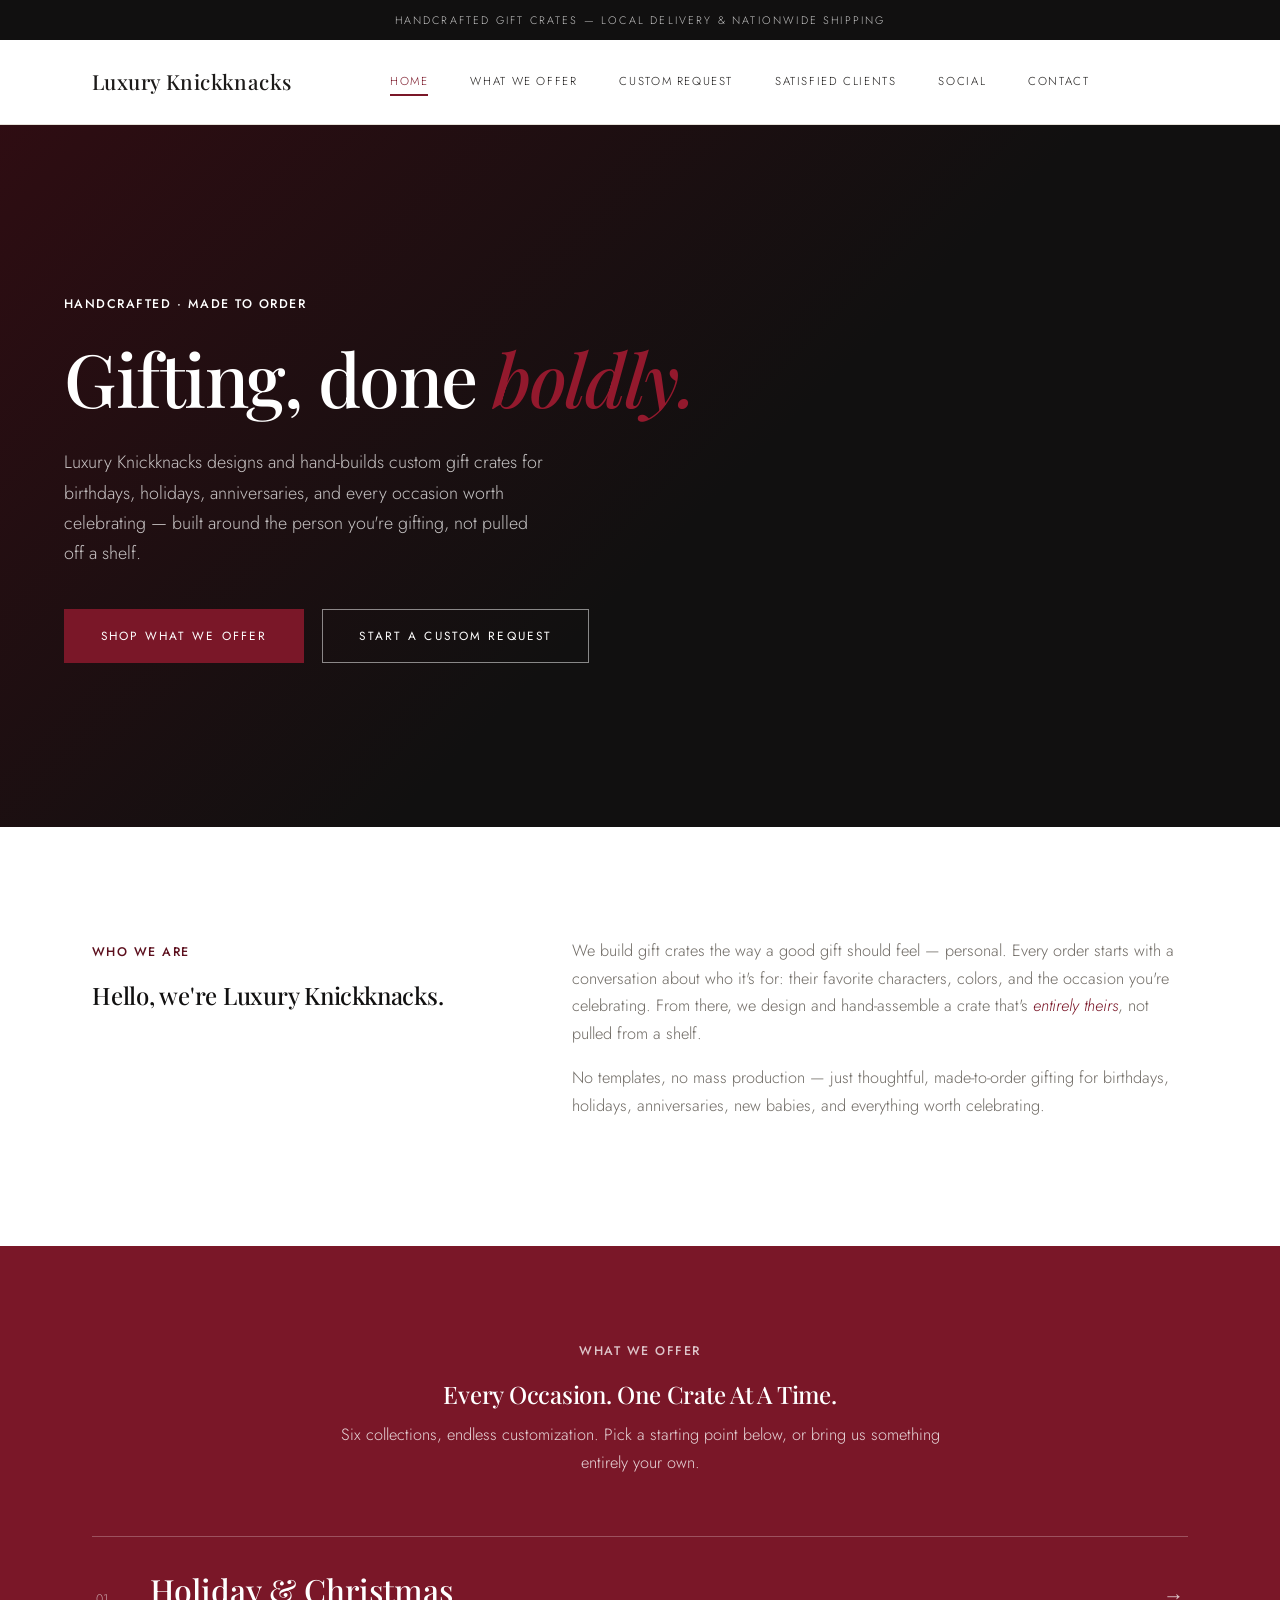
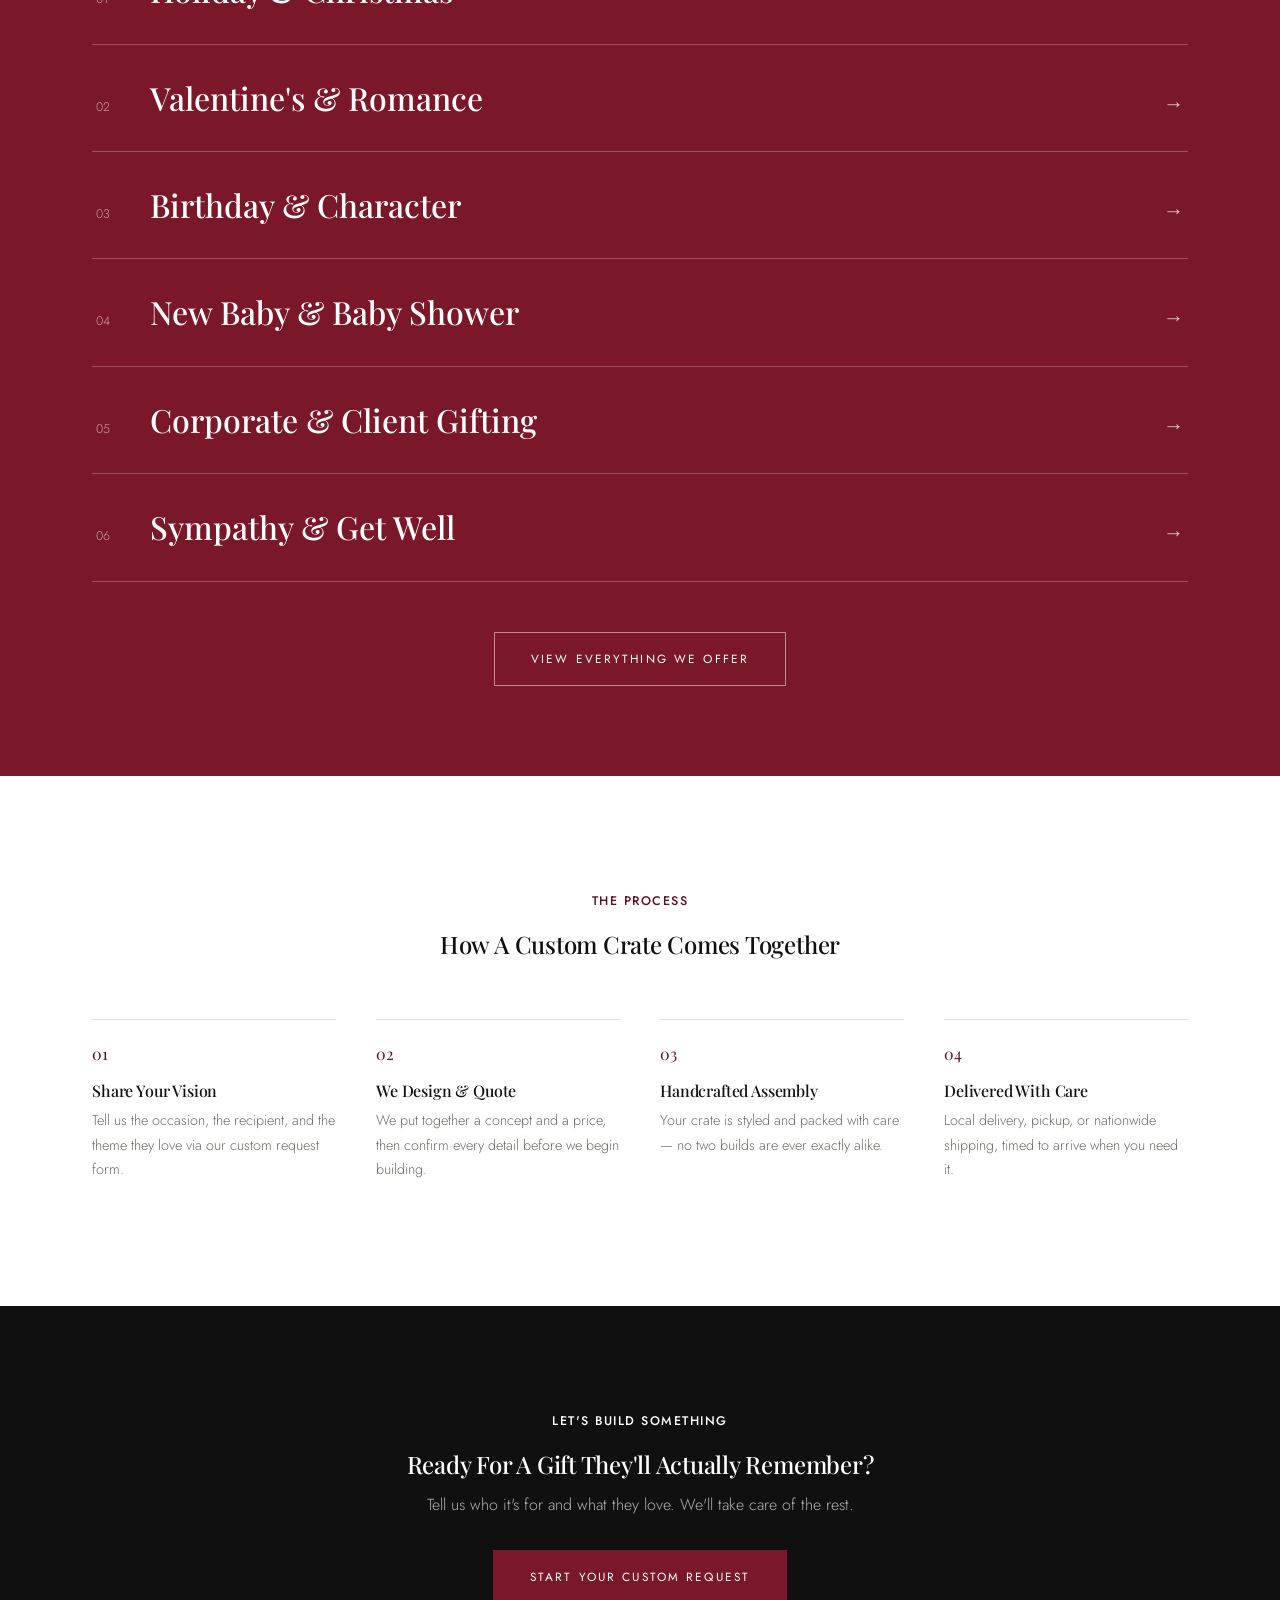
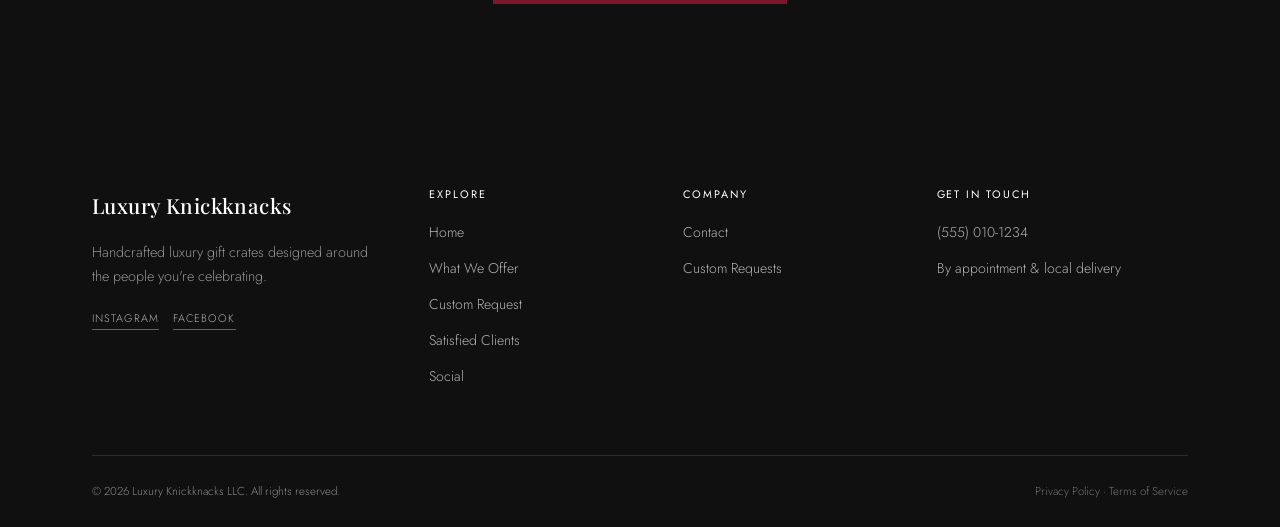
==== index.html @ b23aba8d "Remove header/mobile Start a Custom Order button sitewide; ensure every page has a bottom custom-req" ====
<!DOCTYPE html>
<html lang="en">
<head>
<meta charset="UTF-8">
<meta name="viewport" content="width=device-width, initial-scale=1.0">
<title>Luxury Knickknacks | Handcrafted Luxury Gift Crates</title>
<meta name="description" content="Luxury Knickknacks creates handcrafted, custom luxury gift crates for birthdays, holidays, anniversaries, and every special occasion.">
<link rel="preconnect" href="https://fonts.googleapis.com">
<link href="https://fonts.googleapis.com/css2?family=Playfair+Display:wght@400;500;600&family=Jost:wght@300;400;500;600&display=swap" rel="stylesheet">
<link rel="stylesheet" href="assets/css/style.css">
</head>
<body>

<div class="announce">Handcrafted Gift Crates &mdash; Local Delivery &amp; Nationwide Shipping</div>
<header class="site-header">
  <nav class="nav">
    <a href="index.html" class="logo">Luxury Knickknacks</a>
    <ul class="nav-links">
      <li><a href="index.html" class="active">Home</a></li>
      <li><a href="shop.html">What We Offer</a></li>
      <li><a href="custom-inquiry.html">Custom Request</a></li>
      <li><a href="satisfied-clients.html">Satisfied Clients</a></li>
      <li><a href="social.html">Social</a></li>
      <li><a href="contact.html">Contact</a></li>
    </ul>
    <div class="nav-cta">
      <button class="nav-toggle" aria-label="Menu"><span></span><span></span><span></span></button>
    </div>
  </nav>
  <div class="mobile-panel">
    <a href="index.html">Home</a>
    <a href="shop.html">What We Offer</a>
    <a href="custom-inquiry.html">Custom Request</a>
    <a href="satisfied-clients.html">Satisfied Clients</a>
    <a href="social.html">Social</a>
    <a href="contact.html">Contact</a>
  </div>
</header>

<!-- HERO -->
<section class="hero">
  <div class="hero-copy">
    <span class="eyebrow">Handcrafted &middot; Made To Order</span>
    <h1>Gifting, done <em>boldly.</em></h1>
    <p class="lead">Luxury Knickknacks designs and hand-builds custom gift crates for birthdays, holidays, anniversaries, and every occasion worth celebrating &mdash; built around the person you're gifting, not pulled off a shelf.</p>
    <div class="hero-actions">
      <a href="shop.html" class="btn btn-primary">Shop What We Offer</a>
      <a href="custom-inquiry.html" class="btn btn-outline-light">Start A Custom Request</a>
    </div>
  </div>
</section>

<!-- WHO WE ARE -->
<section class="section">
  <div class="container">
    <div class="intro">
      <div>
        <span class="eyebrow">Who We Are</span>
        <h2>Hello, we're Luxury Knickknacks.</h2>
      </div>
      <div>
        <p>We build gift crates the way a good gift should feel &mdash; personal. Every order starts with a conversation about who it's for: their favorite characters, colors, and the occasion you're celebrating. From there, we design and hand-assemble a crate that's <em style="color:var(--wine);font-style:italic;">entirely theirs</em>, not pulled from a shelf.</p>
        <p>No templates, no mass production &mdash; just thoughtful, made-to-order gifting for birthdays, holidays, anniversaries, new babies, and everything worth celebrating.</p>
      </div>
    </div>
  </div>
</section>

<!-- BOLD SHOP-DRIVING BAND -->
<section class="band-wine">
  <div class="container">
    <div class="section-head" style="max-width:640px;">
      <span class="eyebrow">What We Offer</span>
      <h2 style="color:var(--white);">Every Occasion. One Crate At A Time.</h2>
      <p style="color:rgba(255,255,255,.82);">Six collections, endless customization. Pick a starting point below, or bring us something entirely your own.</p>
    </div>
    <div class="offer-index">
      <a href="shop.html#holiday">
        <span class="num">01</span>
        <span class="name">Holiday &amp; Christmas</span>
        <span class="arrow">&#8594;</span>
      </a>
      <a href="shop.html#romance">
        <span class="num">02</span>
        <span class="name">Valentine's &amp; Romance</span>
        <span class="arrow">&#8594;</span>
      </a>
      <a href="shop.html#birthday">
        <span class="num">03</span>
        <span class="name">Birthday &amp; Character</span>
        <span class="arrow">&#8594;</span>
      </a>
      <a href="shop.html">
        <span class="num">04</span>
        <span class="name">New Baby &amp; Baby Shower</span>
        <span class="arrow">&#8594;</span>
      </a>
      <a href="shop.html">
        <span class="num">05</span>
        <span class="name">Corporate &amp; Client Gifting</span>
        <span class="arrow">&#8594;</span>
      </a>
      <a href="shop.html">
        <span class="num">06</span>
        <span class="name">Sympathy &amp; Get Well</span>
        <span class="arrow">&#8594;</span>
      </a>
    </div>
    <div class="text-center" style="margin-top:50px;">
      <a href="shop.html" class="btn btn-outline-light">View Everything We Offer</a>
    </div>
  </div>
</section>

<!-- PROCESS -->
<section class="section">
  <div class="container">
    <div class="section-head">
      <span class="eyebrow">The Process</span>
      <h2>How A Custom Crate Comes Together</h2>
    </div>
    <div class="steps">
      <div class="step">
        <span class="step-num">01</span>
        <h3>Share Your Vision</h3>
        <p>Tell us the occasion, the recipient, and the theme they love via our custom request form.</p>
      </div>
      <div class="step">
        <span class="step-num">02</span>
        <h3>We Design &amp; Quote</h3>
        <p>We put together a concept and a price, then confirm every detail before we begin building.</p>
      </div>
      <div class="step">
        <span class="step-num">03</span>
        <h3>Handcrafted Assembly</h3>
        <p>Your crate is styled and packed with care &mdash; no two builds are ever exactly alike.</p>
      </div>
      <div class="step">
        <span class="step-num">04</span>
        <h3>Delivered With Care</h3>
        <p>Local delivery, pickup, or nationwide shipping, timed to arrive when you need it.</p>
      </div>
    </div>
  </div>
</section>

<!-- CTA -->
<section>
  <div class="cta-band">
    <span class="eyebrow" style="color:var(--white);">Let's Build Something</span>
    <h2>Ready For A Gift They'll Actually Remember?</h2>
    <p>Tell us who it's for and what they love. We'll take care of the rest.</p>
    <a href="custom-inquiry.html" class="btn btn-primary">Start Your Custom Request</a>
  </div>
</section>

<footer class="site-footer">
  <div class="container">
    <div class="footer-grid">
      <div class="footer-col">
        <div class="logo">Luxury Knickknacks</div>
        <p style="max-width:280px;color:rgba(255,255,255,.55);font-size:.9rem;font-weight:300;">Handcrafted luxury gift crates designed around the people you're celebrating.</p>
        <div class="footer-social">
          <a href="social.html">Instagram</a>
          <a href="social.html">Facebook</a>
        </div>
      </div>
      <div class="footer-col">
        <h4>Explore</h4>
        <ul>
          <li><a href="index.html">Home</a></li>
          <li><a href="shop.html">What We Offer</a></li>
          <li><a href="custom-inquiry.html">Custom Request</a></li>
          <li><a href="satisfied-clients.html">Satisfied Clients</a></li>
          <li><a href="social.html">Social</a></li>
        </ul>
      </div>
      <div class="footer-col">
        <h4>Company</h4>
        <ul>
          <li><a href="contact.html">Contact</a></li>
          <li><a href="custom-inquiry.html">Custom Requests</a></li>
        </ul>
      </div>
      <div class="footer-col">
        <h4>Get In Touch</h4>
        <ul>
          <li>(555) 010-1234</li>
          <li>By appointment &amp; local delivery</li>
        </ul>
      </div>
    </div>
    <div class="footer-bottom">
      <span>&copy; 2026 Luxury Knickknacks LLC. All rights reserved.</span>
      <span><a href="#">Privacy Policy</a> &middot; <a href="#">Terms of Service</a></span>
    </div>
  </div>
</footer>

<script src="assets/js/main.js"></script>
</body>
</html>
---- assets/css/style.css ----
/* =========================================================
   LUXURY KNICKKNACKS — Site Stylesheet
   Clean, bold, minimal-luxury aesthetic.
   Palette: deep black, crisp white, rich burgundy/wine accent.
   ========================================================= */

:root {
  --black: #111010;
  --ink: #1c1a19;
  --gray: #6f6a64;
  --gray-light: #a39d92;
  --white: #ffffff;
  --cream: #f7f4f0;
  --line: #e6e2da;
  --stone: #7a1728;
  --stone-dark: #5c0f1d;
  --wine: #7a1728;
  --wine-bright: #93192d;
  --wine-deep: #470a14;

  --shadow-sm: 0 1px 2px rgba(17,16,16,.06);
  --shadow: 0 18px 40px -24px rgba(17,16,16,.3);
  --radius: 2px;

  --font-head: "Playfair Display", "Georgia", serif;
  --font-body: "Jost", "Helvetica Neue", Arial, sans-serif;
}

* { box-sizing: border-box; }
html { scroll-behavior: smooth; }

body {
  margin: 0;
  font-family: var(--font-body);
  font-weight: 300;
  color: var(--ink);
  background: var(--white);
  -webkit-font-smoothing: antialiased;
  line-height: 1.7;
}

img { max-width: 100%; display: block; }
a { color: inherit; text-decoration: none; }
ul { list-style: none; margin: 0; padding: 0; }
h1, h2, h3, h4 {
  font-family: var(--font-head);
  font-weight: 500;
  line-height: 1.2;
  letter-spacing: -.01em;
  margin: 0 0 .5em;
  color: var(--black);
}
p { margin: 0 0 1em; }

.container {
  width: 100%;
  max-width: 1160px;
  margin: 0 auto;
  padding: 0 32px;
}
.container--narrow { max-width: 760px; }

.eyebrow {
  display: inline-block;
  font-family: var(--font-body);
  letter-spacing: .12em;
  text-transform: uppercase;
  font-size: .78rem;
  color: var(--stone-dark);
  margin-bottom: 18px;
  font-weight: 500;
}

.section { padding: 110px 0; }
.section--tight { padding: 64px 0; }
.section--dark { background: var(--black); color: rgba(255,255,255,.78); }
.section--dark h1, .section--dark h2, .section--dark h3 { color: var(--white); }
.section--cream { background: var(--cream); }
.bt { border-top: 1px solid var(--line); }
.bb { border-bottom: 1px solid var(--line); }

.section-head { max-width: 620px; margin: 0 auto 60px; text-align: center; }
.section-head p { color: var(--gray); font-size: 1.02rem; font-weight: 300; }
.section-head .rule { width: 36px; height: 1px; background: var(--stone); margin: 0 auto 20px; }

/* =========== Buttons =========== */
.btn {
  display: inline-flex;
  align-items: center;
  justify-content: center;
  gap: 10px;
  padding: 16px 36px;
  border-radius: 0;
  font-family: var(--font-body);
  font-size: .74rem;
  letter-spacing: .18em;
  text-transform: uppercase;
  font-weight: 400;
  border: 1px solid transparent;
  cursor: pointer;
  transition: all .3s ease;
}
.btn-primary { background: var(--wine); color: var(--white); border-color: var(--wine); }
.btn-primary:hover { background: var(--black); color: var(--white); border-color: var(--black); }
.btn-outline { background: transparent; color: var(--black); border-color: var(--black); }
.btn-outline:hover { background: var(--black); color: var(--white); }
.btn-outline-light { background: transparent; color: var(--white); border-color: rgba(255,255,255,.5); }
.btn-outline-light:hover { background: var(--white); color: var(--black); border-color: var(--white); }
.btn-wine-outline { background: transparent; color: var(--wine-bright); border-color: var(--wine-bright); }
.btn-wine-outline:hover { background: var(--wine); color: var(--white); border-color: var(--wine); }
.btn-text {
  background: none; border: none; padding: 0;
  font-size: .74rem; letter-spacing: .18em; text-transform: uppercase;
  color: var(--black); border-bottom: 1px solid var(--black);
  border-radius: 0; padding-bottom: 3px;
}
.btn-text:hover { color: var(--wine-bright); border-color: var(--wine-bright); }
.btn-block { width: 100%; }
.btn-sm { padding: 12px 24px; font-size: .68rem; }

/* =========== Header / Nav =========== */
.announce {
  background: var(--black);
  color: rgba(255,255,255,.75);
  text-align: center;
  font-size: .68rem;
  letter-spacing: .2em;
  text-transform: uppercase;
  padding: 11px 16px;
  font-weight: 300;
}

.site-header {
  position: sticky;
  top: 0;
  z-index: 100;
  background: rgba(255,255,255,.97);
  border-bottom: 1px solid var(--line);
}
.nav {
  display: flex;
  align-items: center;
  justify-content: space-between;
  padding: 24px 32px;
  max-width: 1160px;
  margin: 0 auto;
}
.logo {
  font-family: var(--font-head);
  font-size: 1.3rem;
  letter-spacing: .02em;
  font-weight: 500;
  display: flex;
  align-items: baseline;
  gap: 8px;
}
.logo span {
  font-family: var(--font-body);
  font-size: .56rem;
  letter-spacing: .3em;
  text-transform: uppercase;
  color: var(--stone-dark);
  display: block;
  font-weight: 400;
}
.nav-links {
  display: flex;
  gap: 42px;
  font-size: .72rem;
  letter-spacing: .14em;
  text-transform: uppercase;
}
.nav-links a { position: relative; padding: 4px 0; transition: color .2s ease; }
.nav-links a::after {
  content: "";
  position: absolute;
  left: 0; bottom: -3px;
  width: 0; height: 2px;
  background: var(--wine);
  transition: width .25s ease;
}
.nav-links a:hover,
.nav-links a.active { color: var(--wine); }
.nav-links a:hover::after,
.nav-links a.active::after { width: 100%; }
.nav-cta { display: flex; align-items: center; gap: 22px; }
.nav-toggle {
  display: none; flex-direction: column; gap: 5px;
  background: none; border: none; cursor: pointer; padding: 6px;
}
.nav-toggle span { width: 22px; height: 1px; background: var(--black); }
.mobile-panel { display: none; }

@media (max-width: 900px) {
  .nav-links { display: none; }
  .nav-cta .btn { display: none; }
  .nav-toggle { display: flex; }
  .mobile-panel.open {
    display: block; background: var(--white);
    border-top: 1px solid var(--line);
    padding: 6px 32px 28px;
  }
  .mobile-panel a {
    display: block; padding: 14px 0;
    border-bottom: 1px solid var(--line);
    text-transform: uppercase; letter-spacing: .1em; font-size: .78rem;
  }
  .mobile-panel .btn { margin-top: 18px; }
}

/* =========== Hero (bold, photo-free) =========== */
.hero {
  position: relative;
  background: var(--black);
  color: var(--white);
  min-height: 78vh;
  display: flex;
  align-items: center;
}
.hero::before {
  content: "";
  position: absolute; inset: 0;
  background: linear-gradient(135deg, var(--wine-deep) 0%, transparent 55%);
  opacity: .55;
  pointer-events: none;
}
.hero-copy {
  position: relative;
  z-index: 1;
  max-width: 760px;
  padding: 90px 64px;
}
.hero .eyebrow { color: var(--white); }
.hero h1 {
  color: var(--white);
  font-size: clamp(2.8rem, 6vw, 4.6rem);
  font-weight: 500;
  letter-spacing: -.02em;
  margin-bottom: 26px;
}
.hero h1 em {
  font-style: italic;
  color: var(--wine-bright);
}
.hero p.lead {
  font-size: 1.12rem;
  color: rgba(255,255,255,.75);
  max-width: 480px;
  margin-bottom: 40px;
  font-weight: 300;
}
.hero-actions { display: flex; gap: 18px; flex-wrap: wrap; }

@media (max-width: 900px) {
  .hero-copy { padding: 80px 28px 60px; }
}

/* =========== Bold band (color block, drives to shop) =========== */
.band-wine {
  background: var(--wine);
  color: var(--white);
  padding: 90px 0;
}
.band-wine h2 { color: var(--white); }
.band-wine p { color: rgba(255,255,255,.82); }
.band-wine .eyebrow { color: rgba(255,255,255,.75); }

/* Bold text-driven offer index (no photos) */
.offer-index { border-top: 1px solid rgba(255,255,255,.25); }
.offer-index a {
  display: flex;
  align-items: baseline;
  justify-content: space-between;
  gap: 20px;
  padding: 26px 4px;
  border-bottom: 1px solid rgba(255,255,255,.25);
  transition: padding-left .25s ease, opacity .25s ease;
}
.offer-index a:hover { padding-left: 16px; opacity: .85; }
.offer-index .num {
  font-family: var(--font-body);
  font-size: .78rem;
  color: rgba(255,255,255,.6);
  width: 34px;
  flex-shrink: 0;
}
.offer-index .name {
  font-family: var(--font-head);
  font-size: clamp(1.4rem, 3vw, 2rem);
  font-weight: 500;
  color: var(--white);
  flex: 1;
}
.offer-index .arrow {
  font-size: 1.3rem;
  color: rgba(255,255,255,.75);
}
.offer-index-dark .num { color: var(--gray); }
.offer-index-dark .name { color: var(--black); }
.offer-index-dark { border-top: 1px solid var(--line); }
.offer-index-dark a { border-bottom: 1px solid var(--line); }
.offer-index-dark .arrow { color: var(--wine); }
.offer-index-dark a:hover .name { color: var(--wine); }

/* =========== Intro / Who We Are =========== */
.intro {
  display: grid;
  grid-template-columns: .8fr 1.2fr;
  gap: 70px;
  align-items: start;
}
@media (max-width: 860px) { .intro { grid-template-columns: 1fr; gap: 30px; } }
.intro p { color: var(--gray); font-size: 1.02rem; }

/* =========== Grids / Cards =========== */
.grid { display: grid; gap: 40px; }
.grid-2 { grid-template-columns: repeat(2, 1fr); }
.grid-3 { grid-template-columns: repeat(3, 1fr); }
.grid-4 { grid-template-columns: repeat(4, 1fr); }
@media (max-width: 980px) { .grid-3, .grid-4 { grid-template-columns: repeat(2, 1fr); } }
@media (max-width: 620px) { .grid-2, .grid-3, .grid-4 { grid-template-columns: 1fr; } }

.offer-card { display: flex; flex-direction: column; }
.offer-media {
  aspect-ratio: 4/3.2;
  overflow: hidden;
  background: var(--cream);
  margin-bottom: 22px;
  position: relative;
}
.offer-media img {
  width: 100%; height: 100%; object-fit: cover;
  transition: transform .6s ease;
}
.offer-card:hover .offer-media img { transform: scale(1.04); }
.offer-media.placeholder {
  display: flex; flex-direction: column; align-items: center; justify-content: center;
  border: 1px solid var(--line);
}
.offer-media.placeholder span {
  font-family: var(--font-hand, var(--font-body));
  font-size: .74rem;
  letter-spacing: .16em;
  text-transform: uppercase;
  color: var(--gray-light);
}
.offer-body h3 { font-size: 1.15rem; margin-bottom: 6px; }
.offer-body .occasion {
  font-size: .68rem; letter-spacing: .16em; text-transform: uppercase;
  color: var(--stone-dark); margin-bottom: 12px;
}
.offer-body p { color: var(--gray); font-size: .92rem; }
.offer-foot {
  display: flex; align-items: center; justify-content: space-between;
  margin-top: 16px; padding-top: 16px; border-top: 1px solid var(--line);
}
.price { font-family: var(--font-head); font-size: 1rem; color: var(--black); }
.price small { font-family: var(--font-body); font-size: .64rem; color: var(--gray); text-transform: uppercase; letter-spacing: .08em; margin-left: 4px; }

/* Simple editorial card (values, contact info blocks, etc.) */
.plain-card { padding: 0; }
.plain-card h3 { font-size: 1.05rem; }
.plain-card p { color: var(--gray); font-size: .92rem; }

/* =========== Process =========== */
.steps { display: grid; grid-template-columns: repeat(4, 1fr); gap: 40px; }
@media (max-width: 900px) { .steps { grid-template-columns: repeat(2, 1fr); } }
@media (max-width: 560px) { .steps { grid-template-columns: 1fr; } }
.step { border-top: 1px solid var(--line); padding-top: 20px; }
.step-num {
  font-family: var(--font-head);
  font-size: 1rem;
  color: var(--stone-dark);
  margin-bottom: 14px;
  display: block;
}
.step h3 { font-size: 1rem; }
.step p { color: var(--gray); font-size: .9rem; }

/* =========== Photo strip (homepage) =========== */
.strip-grid {
  display: grid;
  grid-template-columns: repeat(4, 1fr);
  gap: 20px;
}
@media (max-width: 760px) { .strip-grid { grid-template-columns: repeat(2, 1fr); } }
.strip-grid a { display: block; aspect-ratio: 1/1; overflow: hidden; background: var(--cream); }
.strip-grid img { width: 100%; height: 100%; object-fit: cover; transition: transform .5s ease; }
.strip-grid a:hover img { transform: scale(1.05); }

/* lightbox */
.lightbox {
  position: fixed; inset: 0; background: rgba(20,18,16,.94);
  display: none; align-items: center; justify-content: center;
  z-index: 1000; padding: 30px;
}
.lightbox.open { display: flex; }
.lightbox img { max-width: 90vw; max-height: 84vh; box-shadow: var(--shadow); }
.lightbox-close {
  position: absolute; top: 24px; right: 30px;
  color: var(--white); font-size: 2rem; cursor: pointer; line-height: 1;
  background: none; border: none;
}

/* =========== Forms =========== */
.form-card { background: var(--white); }
.form-row { display: grid; grid-template-columns: 1fr 1fr; gap: 26px; }
@media (max-width: 620px) { .form-row { grid-template-columns: 1fr; } }
.field { margin-bottom: 26px; }
.field label {
  display: block; font-size: .68rem; letter-spacing: .14em; text-transform: uppercase;
  color: var(--ink); margin-bottom: 10px; font-weight: 400;
}
.field .req { color: var(--stone-dark); }
.field input, .field select, .field textarea {
  width: 100%; padding: 13px 2px;
  border: none; border-bottom: 1px solid var(--line);
  border-radius: 0;
  font-family: var(--font-body); font-weight: 300; font-size: .95rem;
  background: transparent; color: var(--ink);
  transition: border-color .2s ease;
}
.field input:focus, .field select:focus, .field textarea:focus {
  outline: none; border-color: var(--black);
}
.field textarea { resize: vertical; min-height: 110px; }
.checkbox-group { display: flex; flex-wrap: wrap; gap: 10px; }
.checkbox-pill {
  border: 1px solid var(--line);
  padding: 9px 18px; font-size: .78rem;
  cursor: pointer; display: flex; align-items: center; gap: 8px;
  transition: all .2s ease;
}
.checkbox-pill input { accent-color: var(--black); }
.checkbox-pill:has(input:checked) { border-color: var(--black); background: var(--cream); }
.form-note { font-size: .8rem; color: var(--gray); margin-top: 8px; }
.form-success { display: none; text-align: center; padding: 70px 20px; }
.form-success.show { display: block; }
.form-success .icon {
  width: 56px; height: 56px; border: 1px solid var(--black); border-radius: 50%;
  display: flex; align-items: center; justify-content: center;
  margin: 0 auto 26px; font-size: 1.4rem;
}

/* =========== Info strip =========== */
.info-strip { display: grid; grid-template-columns: repeat(3, 1fr); gap: 40px; text-align: left; }
@media (max-width: 780px) { .info-strip { grid-template-columns: 1fr; } }
.info-strip > div { border-top: 1px solid var(--line); padding-top: 20px; }
.info-strip h3 { font-size: .95rem; }

.split { display: grid; grid-template-columns: 1fr 1fr; gap: 80px; align-items: center; }
@media (max-width: 900px) { .split { grid-template-columns: 1fr; gap: 36px; } }
.split img { width: 100%; aspect-ratio: 4/3.2; object-fit: cover; }

/* =========== Social page =========== */
.social-card {
  border-top: 1px solid var(--line);
  padding-top: 26px;
}
.social-card .handle { font-family: var(--font-head); font-size: 1.3rem; margin-bottom: 6px; }
.social-card p { color: var(--gray); font-size: .92rem; }

/* =========== Testimonials (Satisfied Clients page) =========== */
.testimonial-card {
  border: 1px solid var(--line);
  background: var(--cream);
  padding: 40px 32px;
  text-align: center;
  display: flex;
  flex-direction: column;
  align-items: center;
}
.testimonial-card .quote-mark {
  font-family: var(--font-head);
  font-size: 2.6rem;
  line-height: 1;
  color: var(--wine);
  margin-bottom: 10px;
}
.testimonial-card .stars {
  letter-spacing: .12em;
  color: var(--gray-light);
  font-size: .85rem;
  margin-bottom: 16px;
}
.testimonial-card p.quote-text {
  color: var(--gray-light);
  font-style: italic;
  font-weight: 300;
  font-size: .95rem;
  max-width: 300px;
  margin-bottom: 20px;
}
.testimonial-card .client-name {
  font-family: var(--font-head);
  font-size: .95rem;
  color: var(--gray-light);
  letter-spacing: .02em;
}
.testimonial-card .client-name small {
  display: block;
  font-family: var(--font-body);
  font-size: .68rem;
  letter-spacing: .1em;
  text-transform: uppercase;
  color: var(--gray-light);
  margin-top: 4px;
  font-weight: 400;
}

.offer-media.placeholder .play-icon {
  width: 46px; height: 46px; border-radius: 50%;
  border: 1px solid var(--gray-light);
  display: flex; align-items: center; justify-content: center;
  margin: 0 auto 12px; font-size: .8rem; color: var(--gray-light);
  padding-left: 3px;
}

/* =========== Page hero (interior pages) =========== */
.page-hero {
  background: var(--cream);
  padding: 100px 0 70px;
  text-align: center;
  border-bottom: 1px solid var(--line);
}
.page-hero h1 { font-size: clamp(2rem, 3.6vw, 2.6rem); }
.page-hero p { color: var(--gray); max-width: 540px; margin: 0 auto; font-weight: 300; }
.breadcrumb { font-size: .68rem; letter-spacing: .16em; text-transform: uppercase; color: var(--stone-dark); margin-bottom: 20px; }
.breadcrumb a { opacity: .65; }
.breadcrumb a:hover { opacity: 1; }

/* =========== CTA band =========== */
.cta-band { background: var(--black); color: var(--white); text-align: center; padding: 100px 24px; }
.cta-band h2 { color: var(--white); }
.cta-band p { color: rgba(255,255,255,.68); max-width: 480px; margin: 0 auto 32px; font-weight: 300; }

/* =========== Footer =========== */
.site-footer { background: var(--black); color: rgba(255,255,255,.68); padding: 84px 0 0; }
.footer-grid {
  display: grid;
  grid-template-columns: 1.4fr 1fr 1fr 1.2fr;
  gap: 44px;
  padding-bottom: 54px;
  border-bottom: 1px solid rgba(255,255,255,.12);
}
@media (max-width: 900px) { .footer-grid { grid-template-columns: 1fr 1fr; } }
@media (max-width: 560px) { .footer-grid { grid-template-columns: 1fr; } }
.site-footer .logo { color: var(--white); margin-bottom: 16px; }
.site-footer .logo span { color: rgba(255,255,255,.55); }
.footer-col h4 {
  color: var(--white); font-size: .68rem; letter-spacing: .18em; text-transform: uppercase;
  font-family: var(--font-body); font-weight: 400; margin-bottom: 20px;
}
.footer-col li { margin-bottom: 12px; font-size: .88rem; font-weight: 300; }
.footer-col a:hover { color: var(--white); }
.footer-social { display: flex; gap: 14px; margin-top: 20px; }
.footer-social a {
  font-size: .68rem; letter-spacing: .1em; text-transform: uppercase;
  border-bottom: 1px solid rgba(255,255,255,.35);
  padding-bottom: 2px;
}
.footer-social a:hover { border-color: var(--white); color: var(--white); }
.footer-bottom {
  display: flex; justify-content: space-between; align-items: center;
  padding: 26px 0; font-size: .72rem; flex-wrap: wrap; gap: 10px;
  color: rgba(255,255,255,.5);
}
.footer-bottom a { opacity: .8; }
.footer-bottom a:hover { opacity: 1; }

/* utils */
.text-center { text-align: center; }
.mt-0 { margin-top: 0; }
.mb-0 { margin-bottom: 0; }
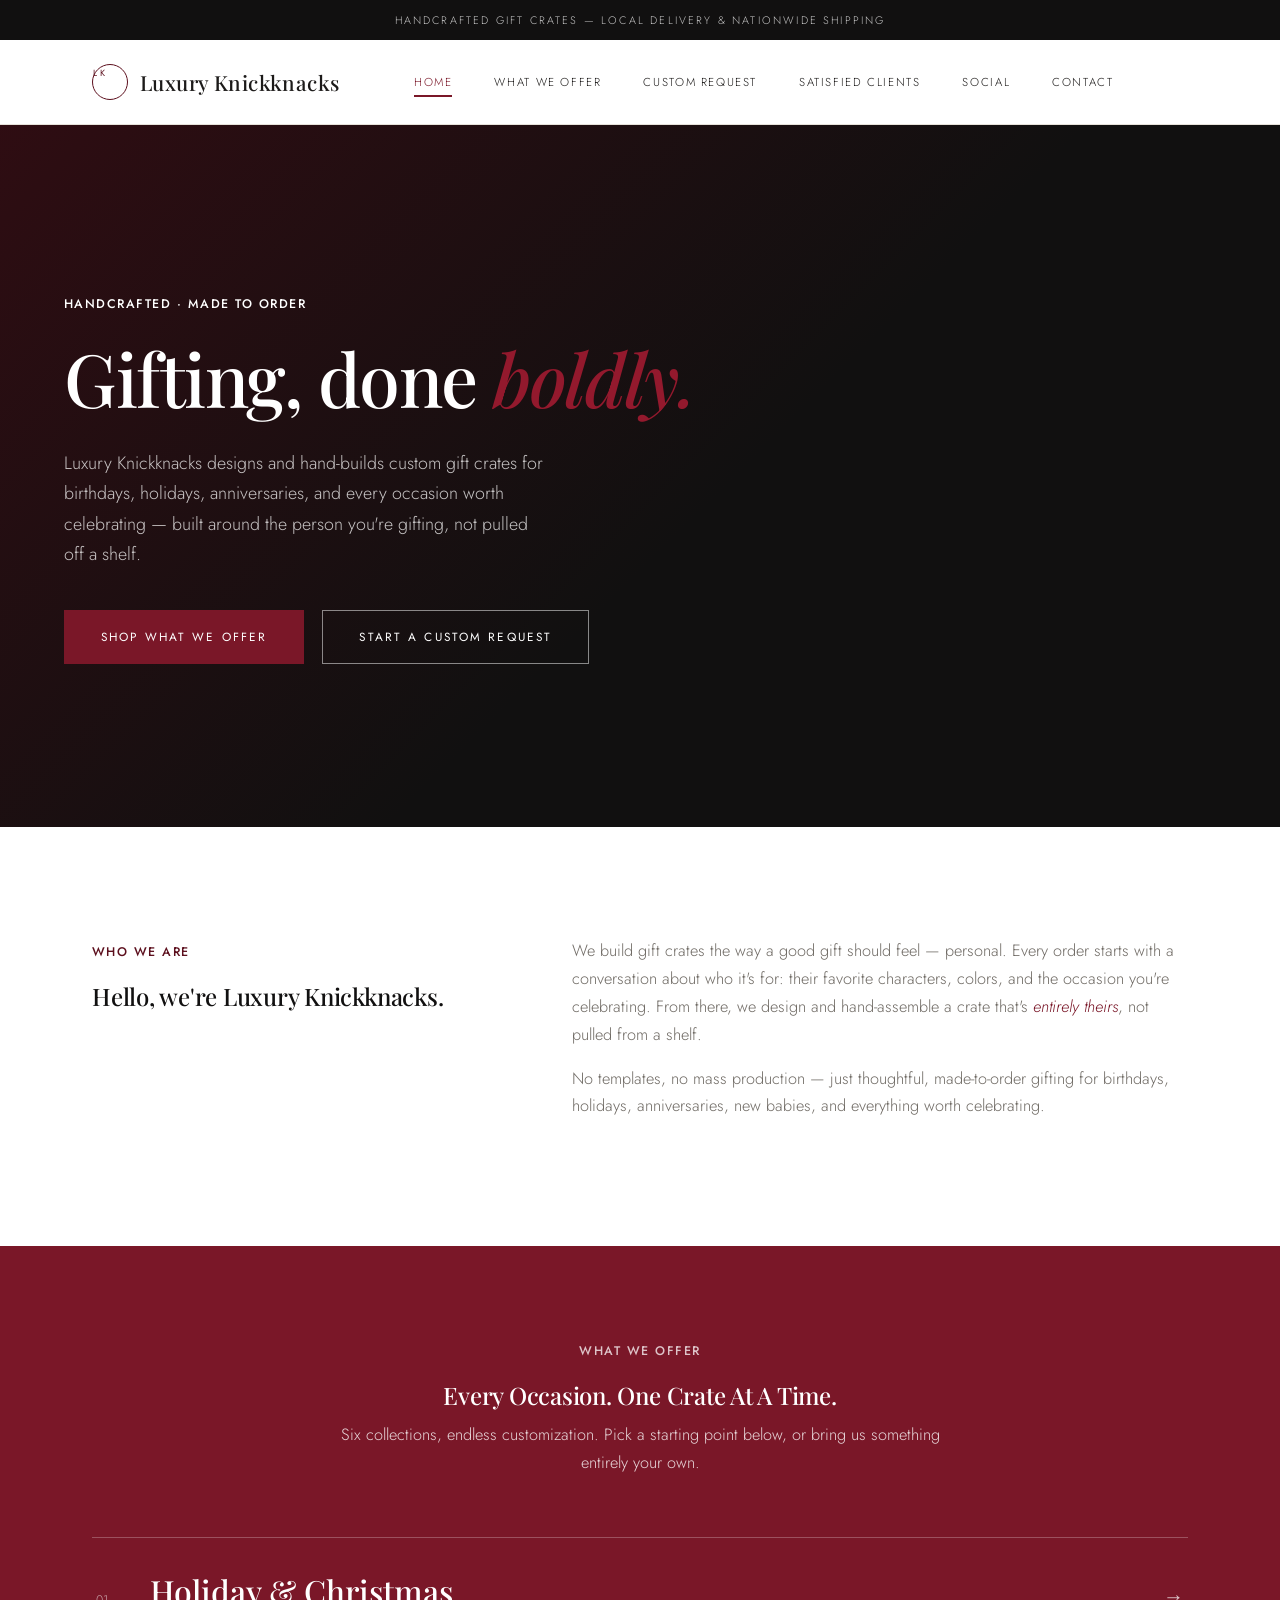
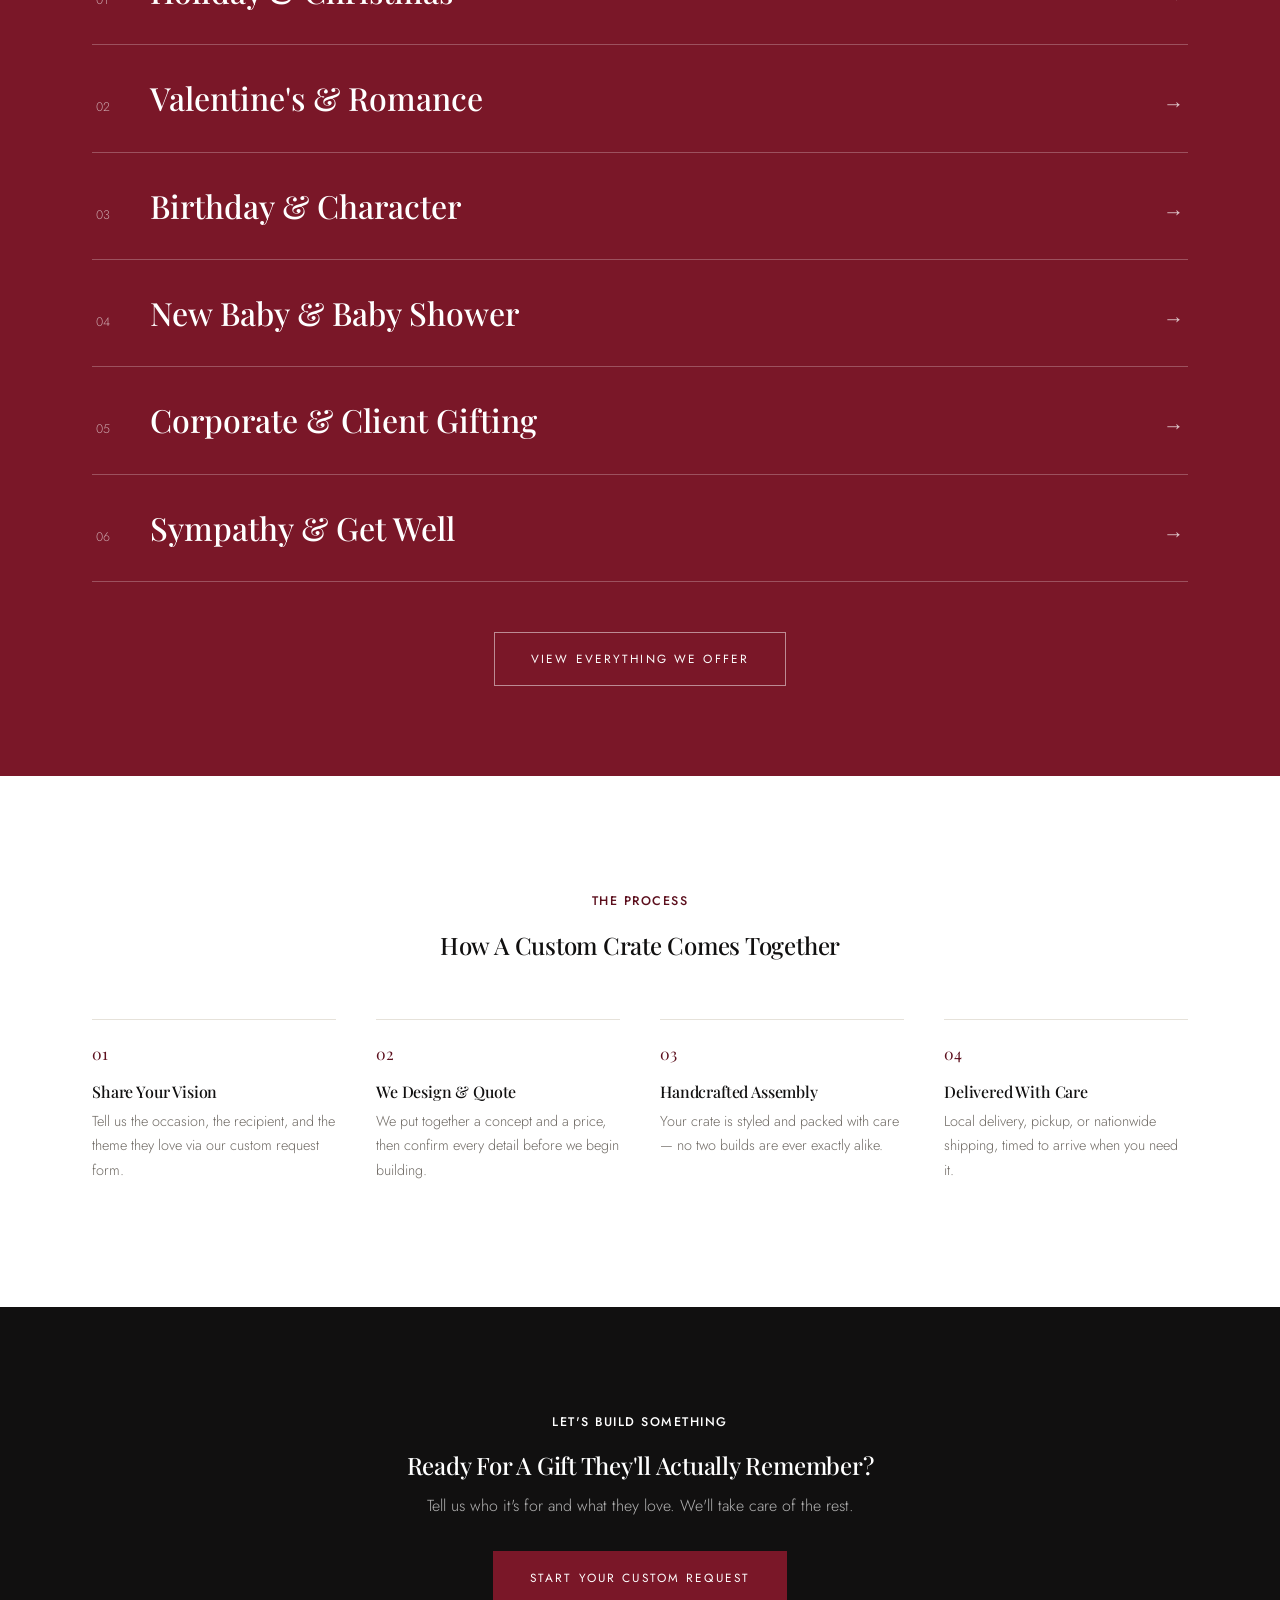
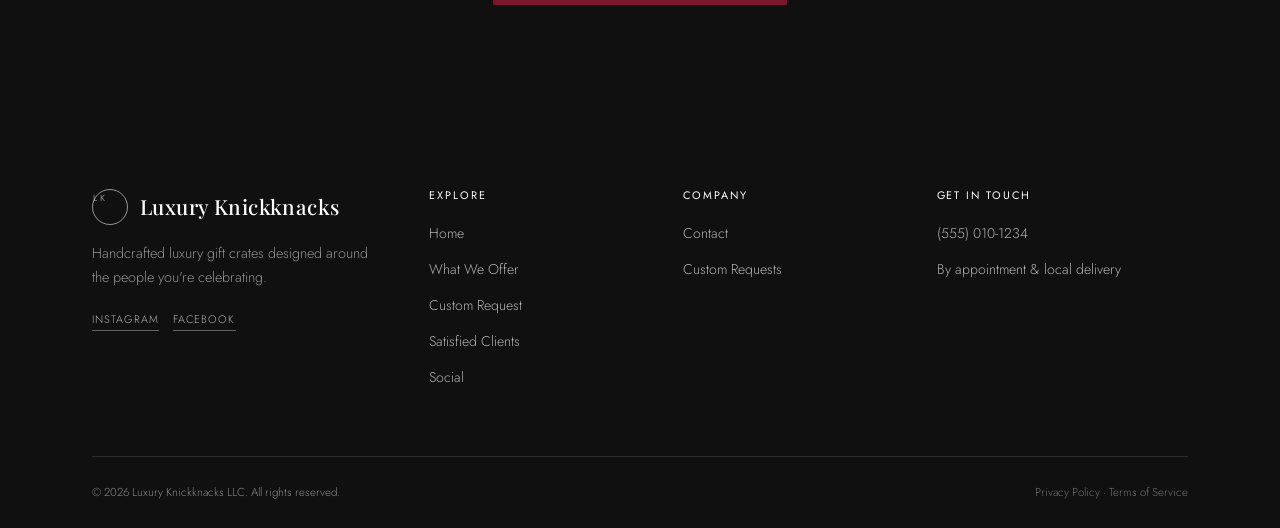
==== commit 3e9b4dfb: "Add LK monogram badge logo sitewide - New .logo-badge: circular LK monogram in wine, sits before the" ====
--- a/index.html
+++ b/index.html
@@ -7,6 +7,7 @@
 <meta name="description" content="Luxury Knickknacks creates handcrafted, custom luxury gift crates for birthdays, holidays, anniversaries, and every special occasion.">
 <link rel="preconnect" href="https://fonts.googleapis.com">
 <link href="https://fonts.googleapis.com/css2?family=Playfair+Display:wght@400;500;600&family=Jost:wght@300;400;500;600&display=swap" rel="stylesheet">
+<link rel="icon" type="image/svg+xml" href="assets/images/logo-icon.svg">
 <link rel="stylesheet" href="assets/css/style.css">
 </head>
 <body>
@@ -14,7 +15,7 @@
 <div class="announce">Handcrafted Gift Crates &mdash; Local Delivery &amp; Nationwide Shipping</div>
 <header class="site-header">
   <nav class="nav">
-    <a href="index.html" class="logo">Luxury Knickknacks</a>
+    <a href="index.html" class="logo"><span class="logo-badge">LK</span>Luxury Knickknacks</a>
     <ul class="nav-links">
       <li><a href="index.html" class="active">Home</a></li>
       <li><a href="shop.html">What We Offer</a></li>
@@ -158,7 +159,7 @@
   <div class="container">
     <div class="footer-grid">
       <div class="footer-col">
-        <div class="logo">Luxury Knickknacks</div>
+        <div class="logo"><span class="logo-badge">LK</span>Luxury Knickknacks</div>
         <p style="max-width:280px;color:rgba(255,255,255,.55);font-size:.9rem;font-weight:300;">Handcrafted luxury gift crates designed around the people you're celebrating.</p>
         <div class="footer-social">
           <a href="social.html">Instagram</a>
--- a/assets/css/style.css
+++ b/assets/css/style.css
@@ -151,8 +151,19 @@
   letter-spacing: .02em;
   font-weight: 500;
   display: flex;
-  align-items: baseline;
-  gap: 8px;
+  align-items: center;
+  gap: 12px;
+}
+.logo-badge {
+  width: 36px; height: 36px;
+  border-radius: 50%;
+  border: 1.5px solid currentColor;
+  display: flex; align-items: center; justify-content: center;
+  flex-shrink: 0;
+  font-size: .95rem;
+  font-weight: 600;
+  color: var(--wine);
+  letter-spacing: 0;
 }
 .logo span {
   font-family: var(--font-body);
@@ -337,6 +348,7 @@
   display: flex; flex-direction: column; align-items: center; justify-content: center;
   border: 1px solid var(--line);
 }
+.offer-media.tall { aspect-ratio: 3/4; }
 .offer-media.placeholder span {
   font-family: var(--font-hand, var(--font-body));
   font-size: .74rem;
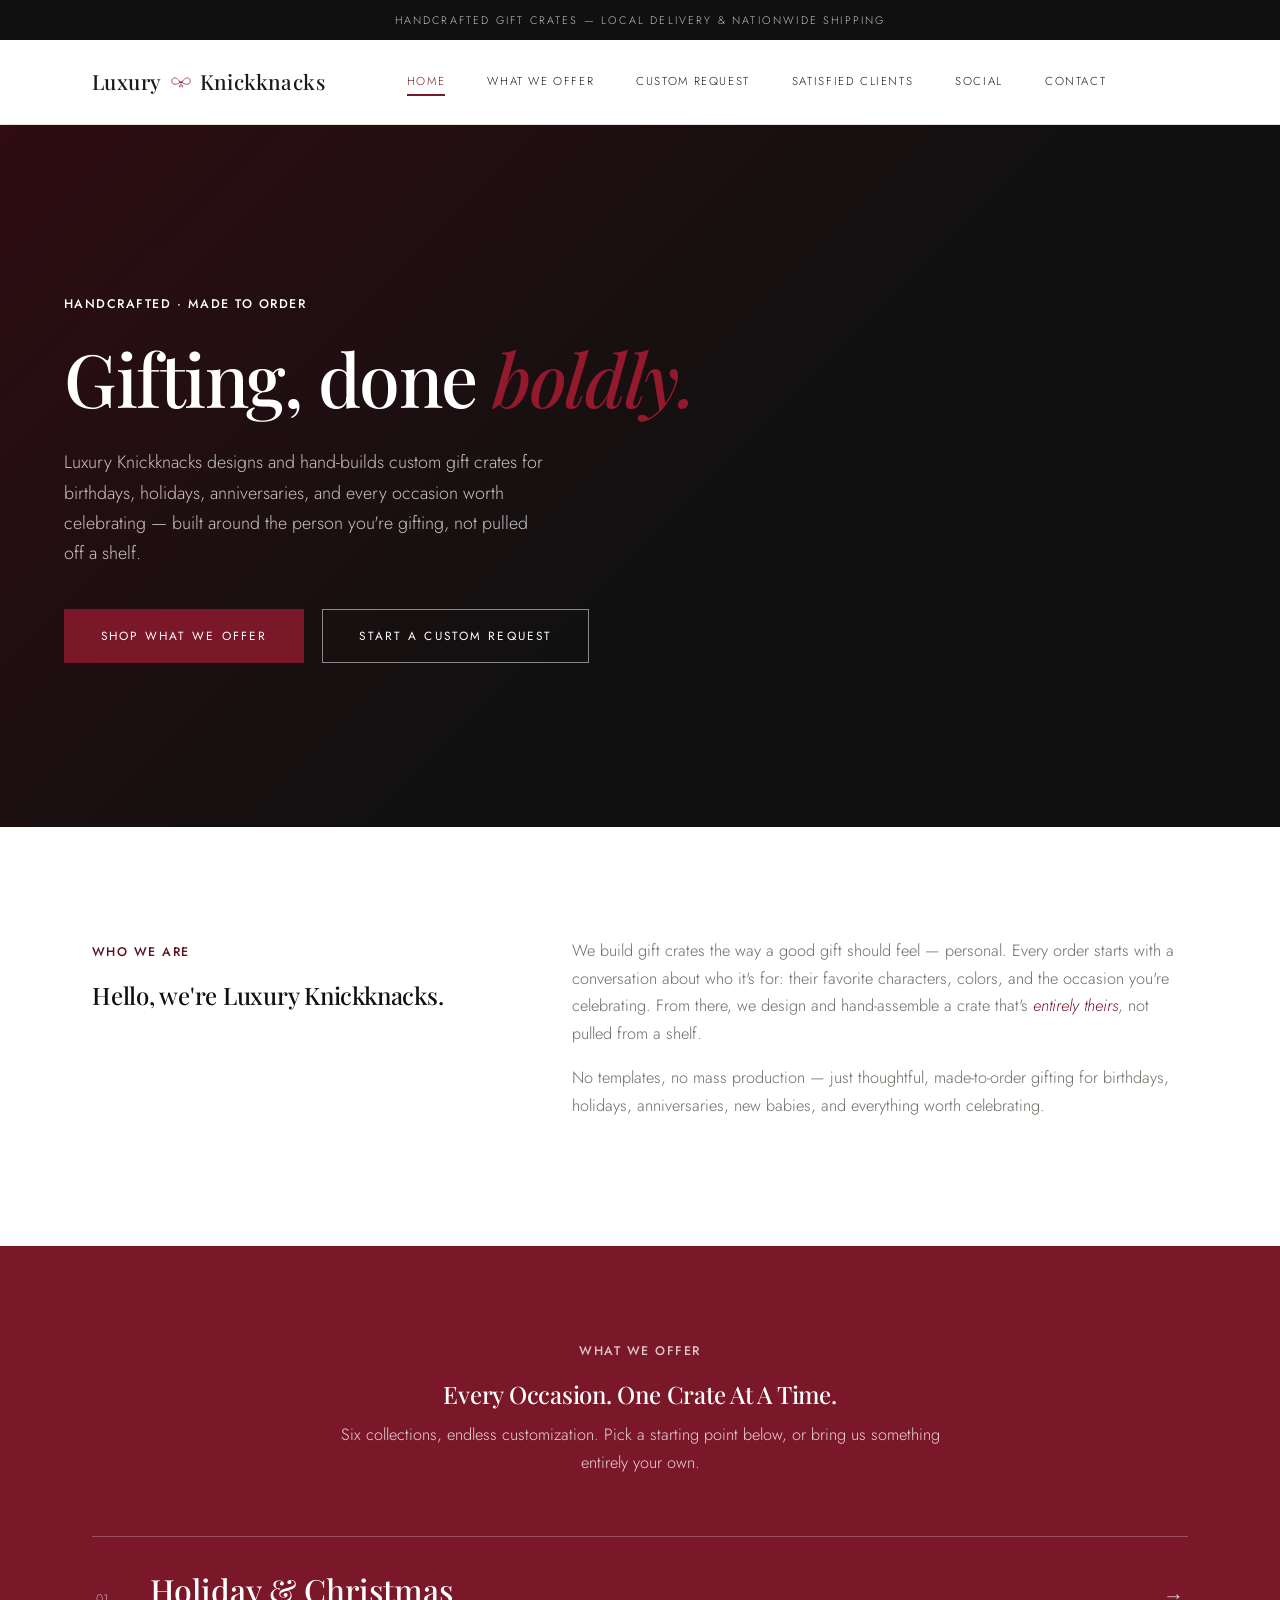
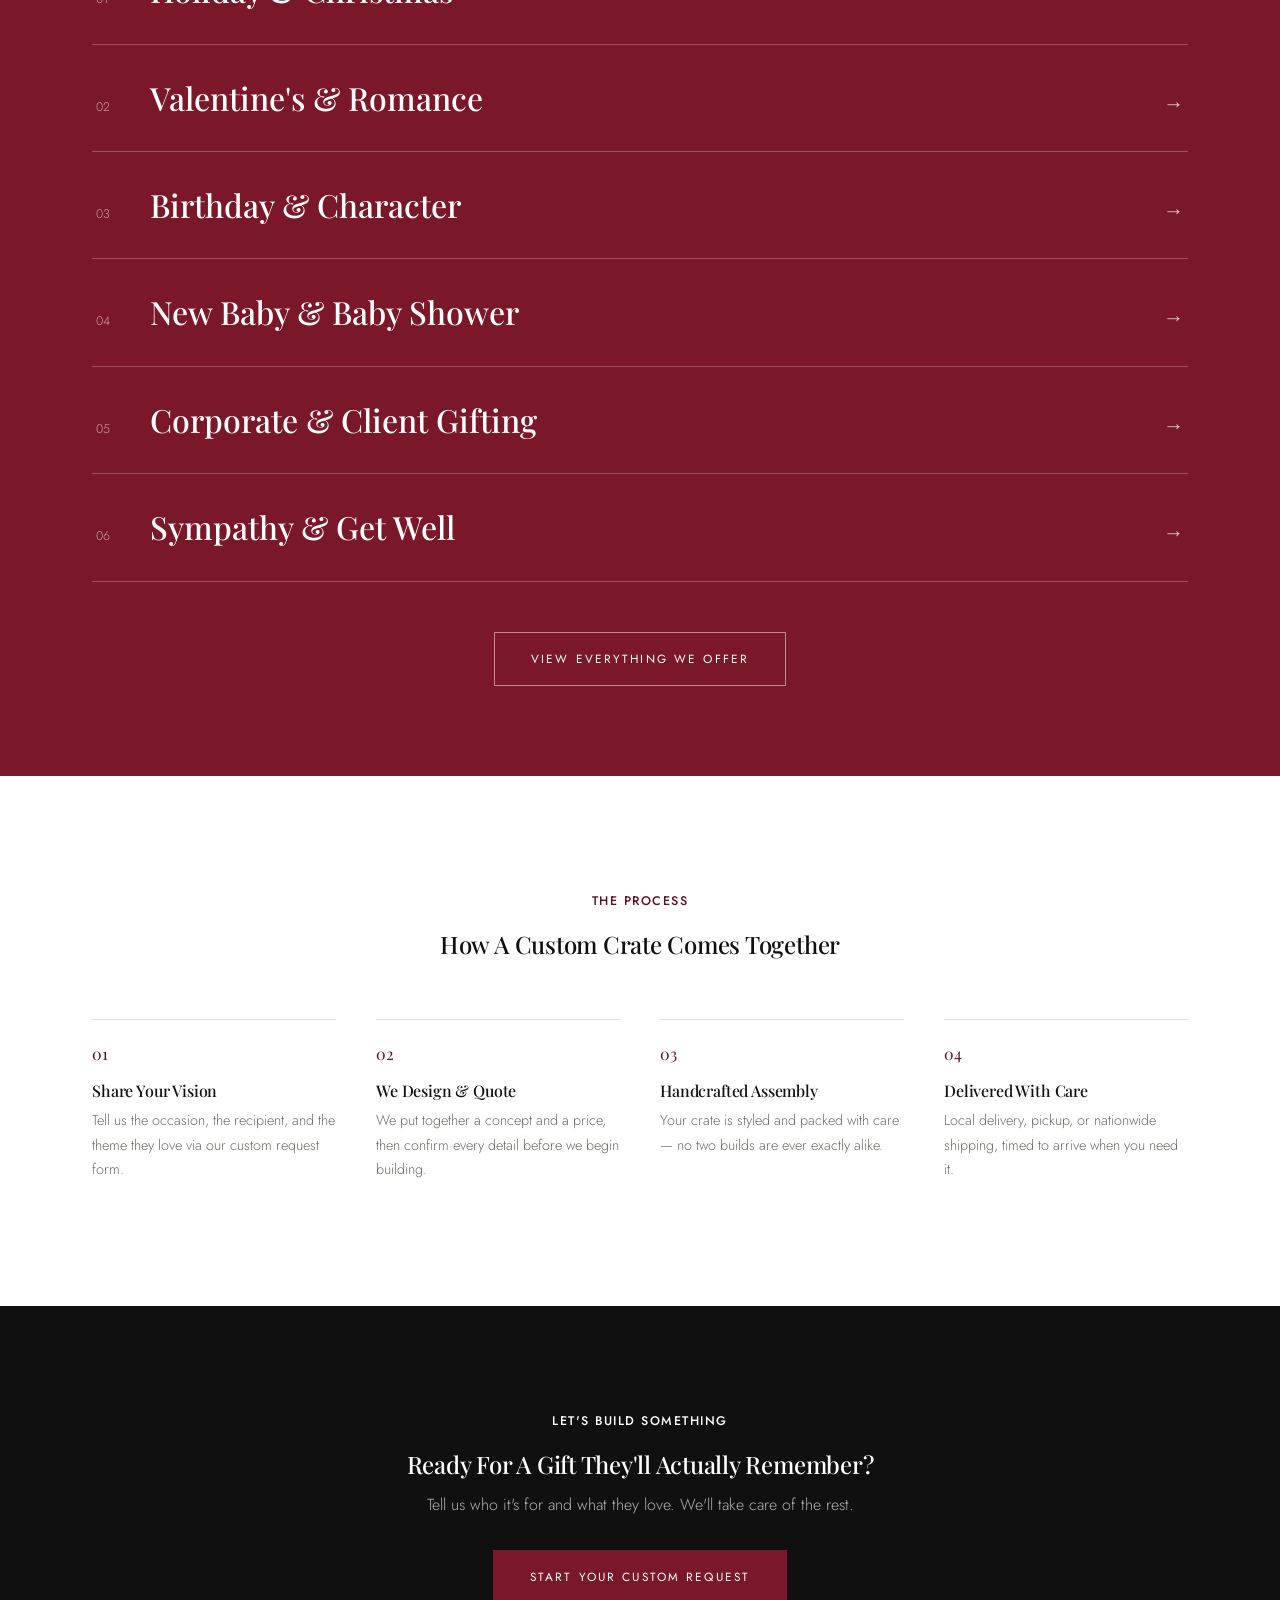
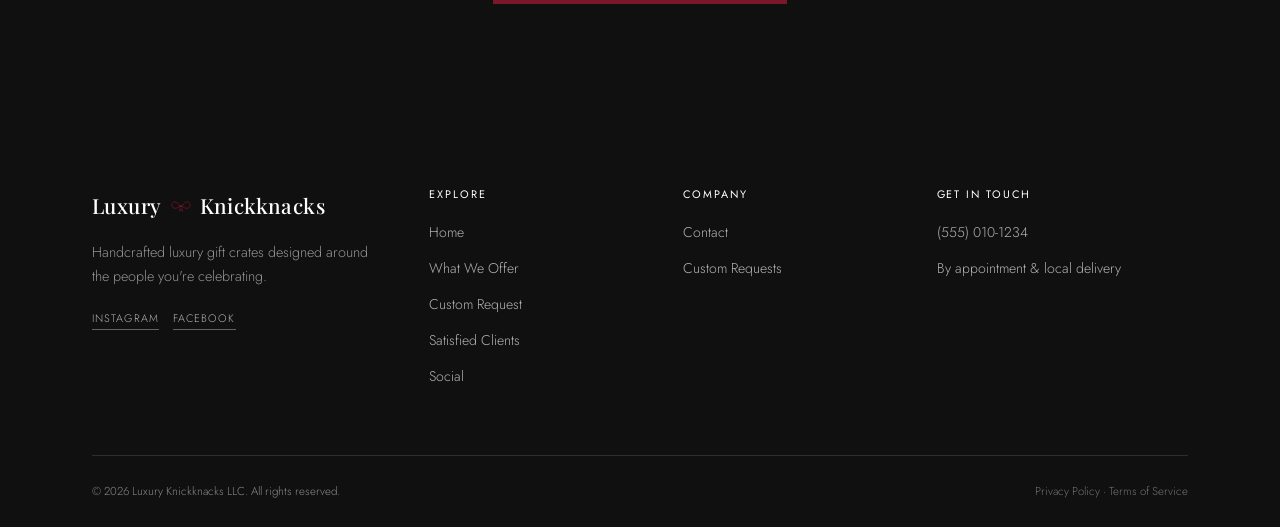
==== commit fb838432: "Replace LK monogram badge with ribbon bow between Luxury and Knickknacks - Reverted .logo-badge circ" ====
--- a/index.html
+++ b/index.html
@@ -7,7 +7,6 @@
 <meta name="description" content="Luxury Knickknacks creates handcrafted, custom luxury gift crates for birthdays, holidays, anniversaries, and every special occasion.">
 <link rel="preconnect" href="https://fonts.googleapis.com">
 <link href="https://fonts.googleapis.com/css2?family=Playfair+Display:wght@400;500;600&family=Jost:wght@300;400;500;600&display=swap" rel="stylesheet">
-<link rel="icon" type="image/svg+xml" href="assets/images/logo-icon.svg">
 <link rel="stylesheet" href="assets/css/style.css">
 </head>
 <body>
@@ -15,7 +14,7 @@
 <div class="announce">Handcrafted Gift Crates &mdash; Local Delivery &amp; Nationwide Shipping</div>
 <header class="site-header">
   <nav class="nav">
-    <a href="index.html" class="logo"><span class="logo-badge">LK</span>Luxury Knickknacks</a>
+    <a href="index.html" class="logo">Luxury <svg class="logo-bow" viewBox="-40 -26 80 52" xmlns="http://www.w3.org/2000/svg"><g fill="none" stroke="currentColor" stroke-width="2.6" stroke-linecap="round" stroke-linejoin="round"><path d="M -4,0 C -14,-22 -36,-19 -33,-1 C -31,11 -15,10 -4,1"/><path d="M 4,0 C 14,-22 36,-19 33,-1 C 31,11 15,10 4,1"/></g><path d="M -5,-2 L 5,-2 L 4,3 L -4,3 Z" fill="currentColor"/><path d="M -2,3 L -8,20 L -2,16 Z" fill="currentColor"/><path d="M 2,3 L 8,20 L 2,16 Z" fill="currentColor"/></svg>Knickknacks</a>
     <ul class="nav-links">
       <li><a href="index.html" class="active">Home</a></li>
       <li><a href="shop.html">What We Offer</a></li>
@@ -159,7 +158,7 @@
   <div class="container">
     <div class="footer-grid">
       <div class="footer-col">
-        <div class="logo"><span class="logo-badge">LK</span>Luxury Knickknacks</div>
+        <div class="logo">Luxury <svg class="logo-bow" viewBox="-40 -26 80 52" xmlns="http://www.w3.org/2000/svg"><g fill="none" stroke="currentColor" stroke-width="2.6" stroke-linecap="round" stroke-linejoin="round"><path d="M -4,0 C -14,-22 -36,-19 -33,-1 C -31,11 -15,10 -4,1"/><path d="M 4,0 C 14,-22 36,-19 33,-1 C 31,11 15,10 4,1"/></g><path d="M -5,-2 L 5,-2 L 4,3 L -4,3 Z" fill="currentColor"/><path d="M -2,3 L -8,20 L -2,16 Z" fill="currentColor"/><path d="M 2,3 L 8,20 L 2,16 Z" fill="currentColor"/></svg>Knickknacks</div>
         <p style="max-width:280px;color:rgba(255,255,255,.55);font-size:.9rem;font-weight:300;">Handcrafted luxury gift crates designed around the people you're celebrating.</p>
         <div class="footer-social">
           <a href="social.html">Instagram</a>
--- a/assets/css/style.css
+++ b/assets/css/style.css
@@ -152,18 +152,12 @@
   font-weight: 500;
   display: flex;
   align-items: center;
-  gap: 12px;
-}
-.logo-badge {
-  width: 36px; height: 36px;
-  border-radius: 50%;
-  border: 1.5px solid currentColor;
-  display: flex; align-items: center; justify-content: center;
+  gap: 8px;
+}
+.logo-bow {
+  width: 22px; height: auto;
   flex-shrink: 0;
-  font-size: .95rem;
-  font-weight: 600;
   color: var(--wine);
-  letter-spacing: 0;
 }
 .logo span {
   font-family: var(--font-body);
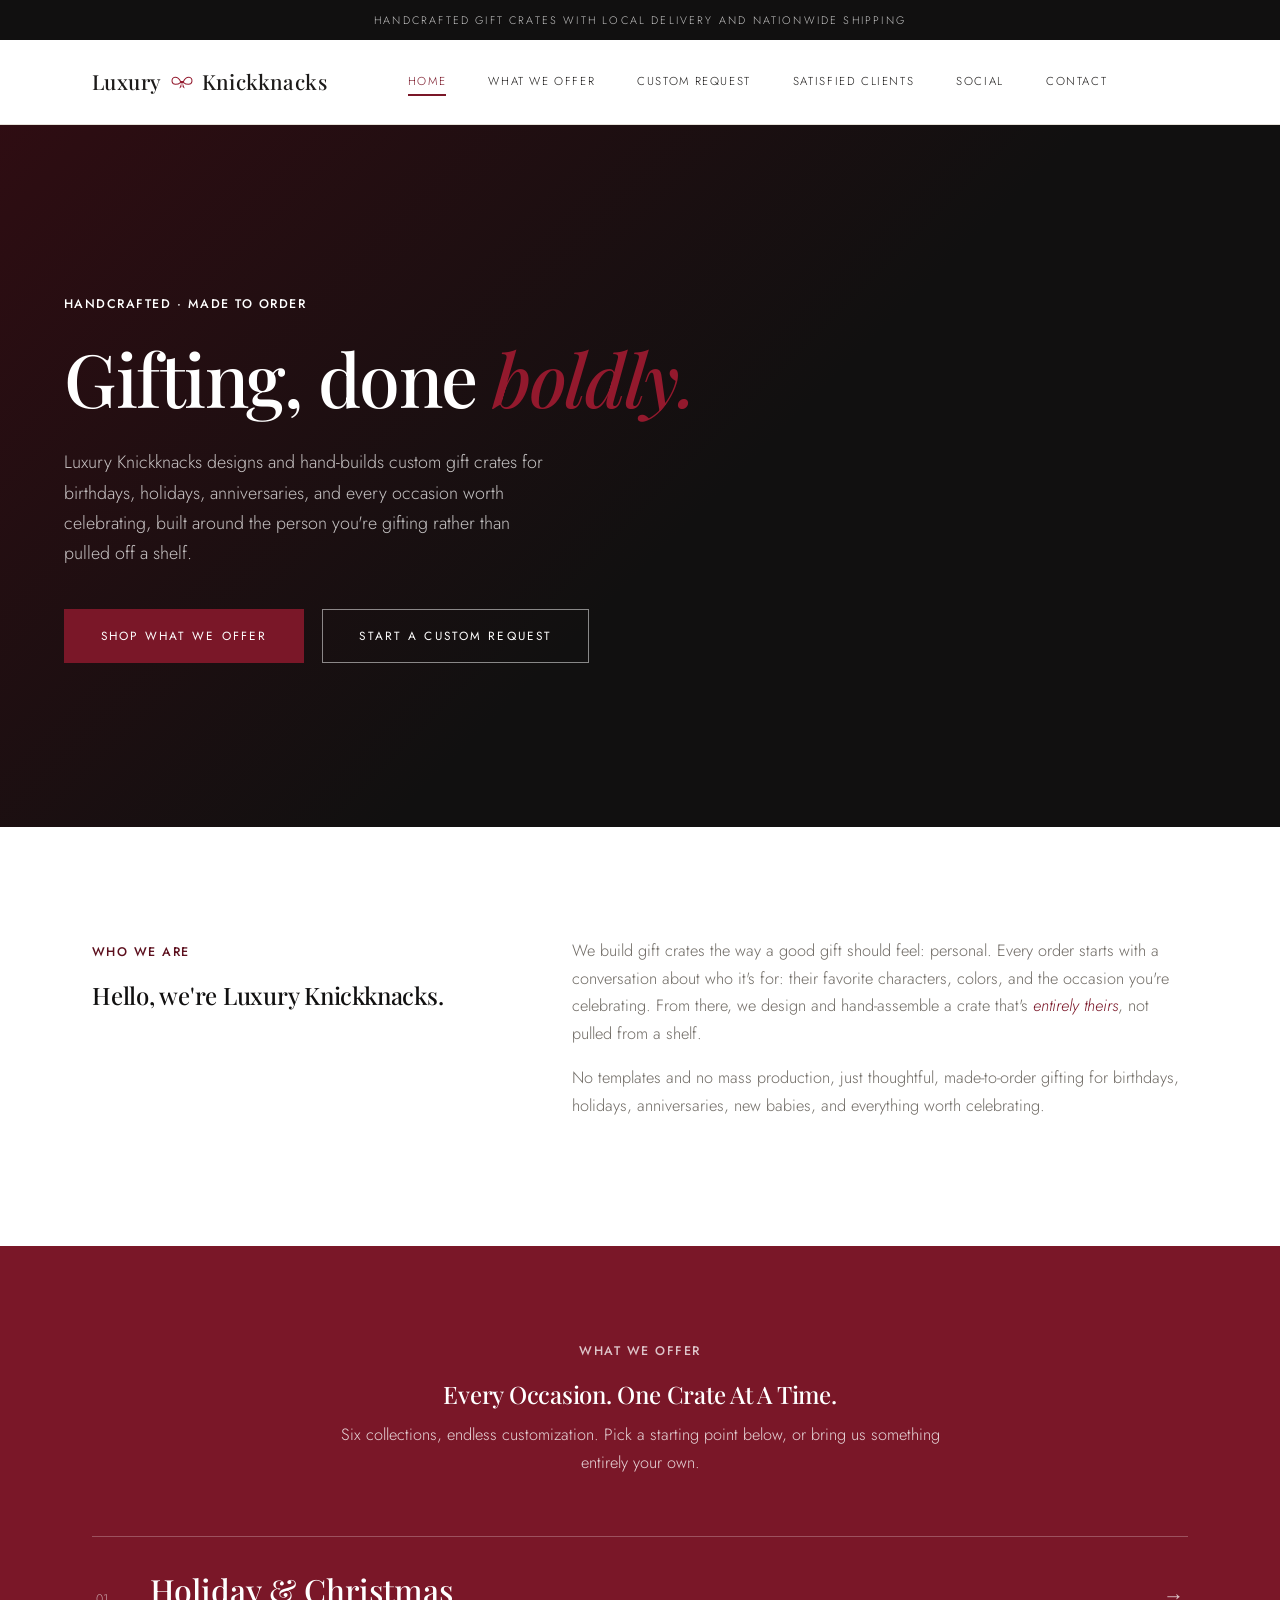
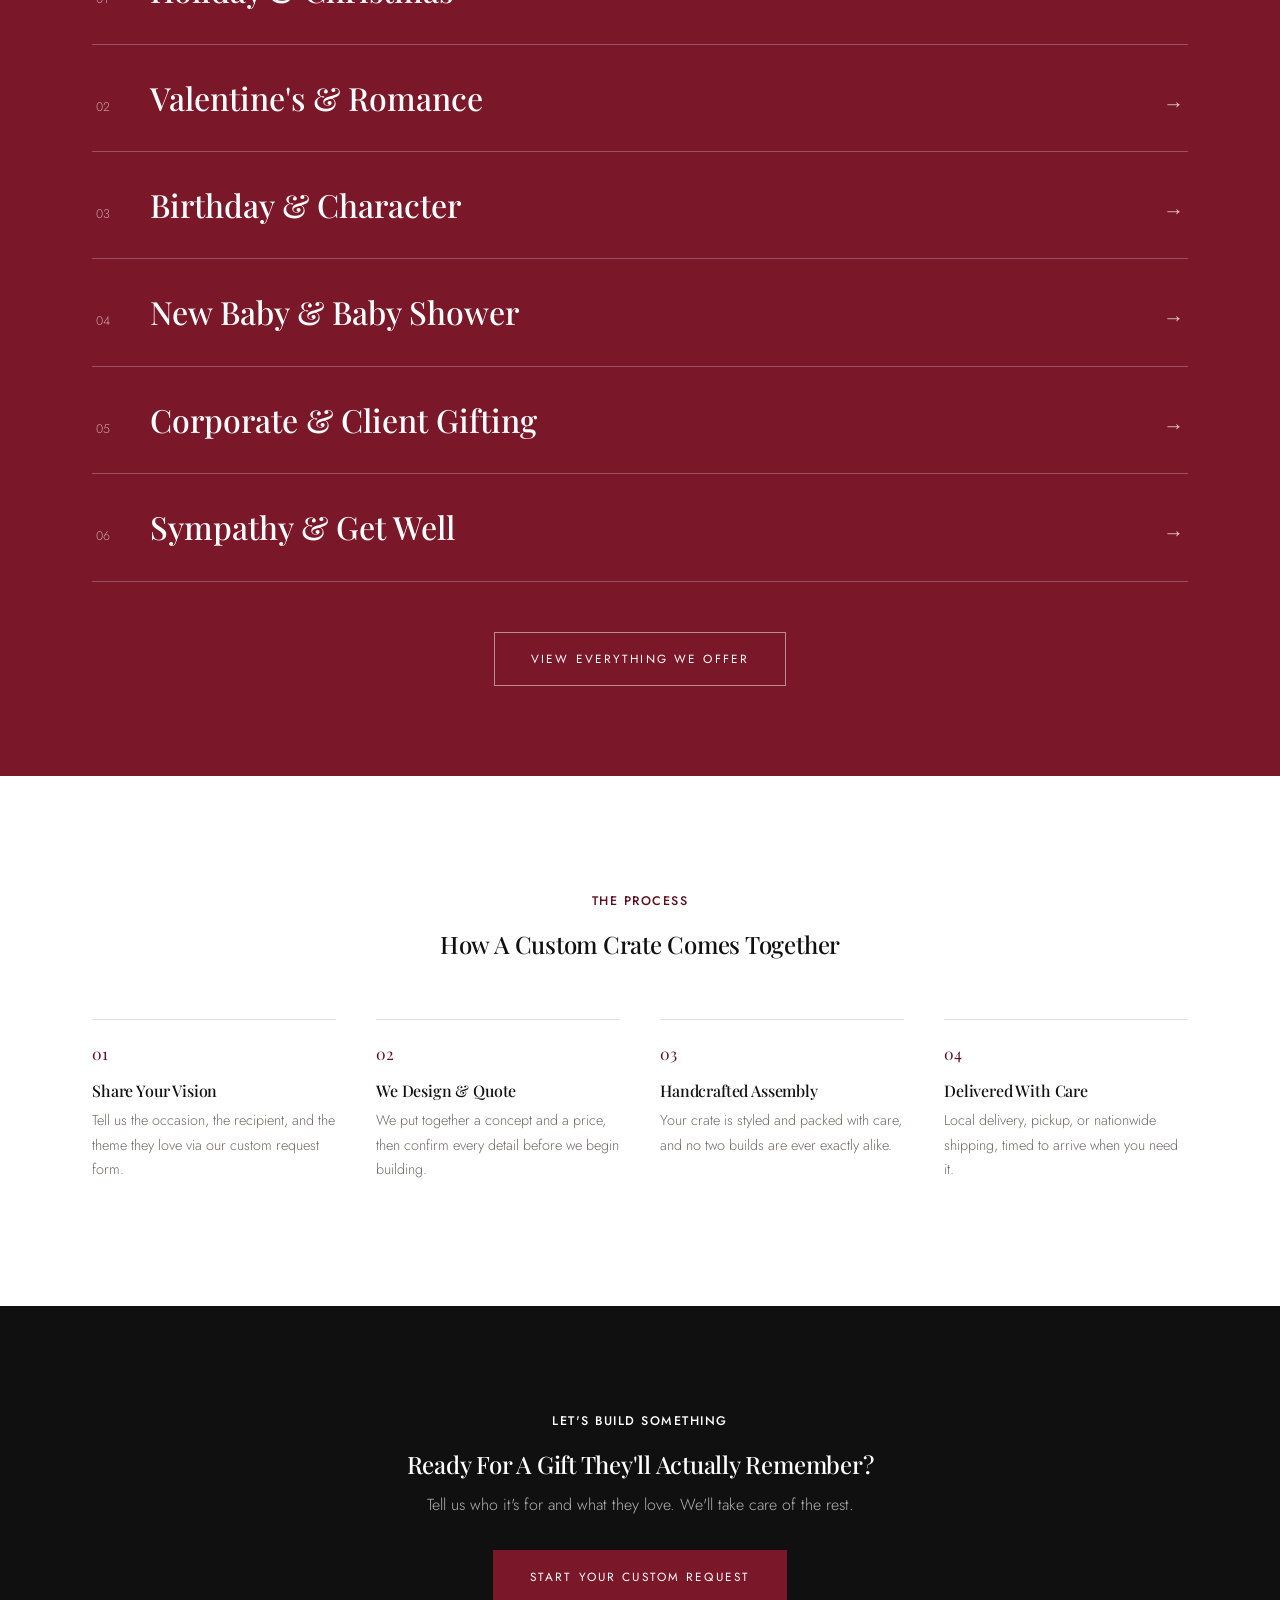
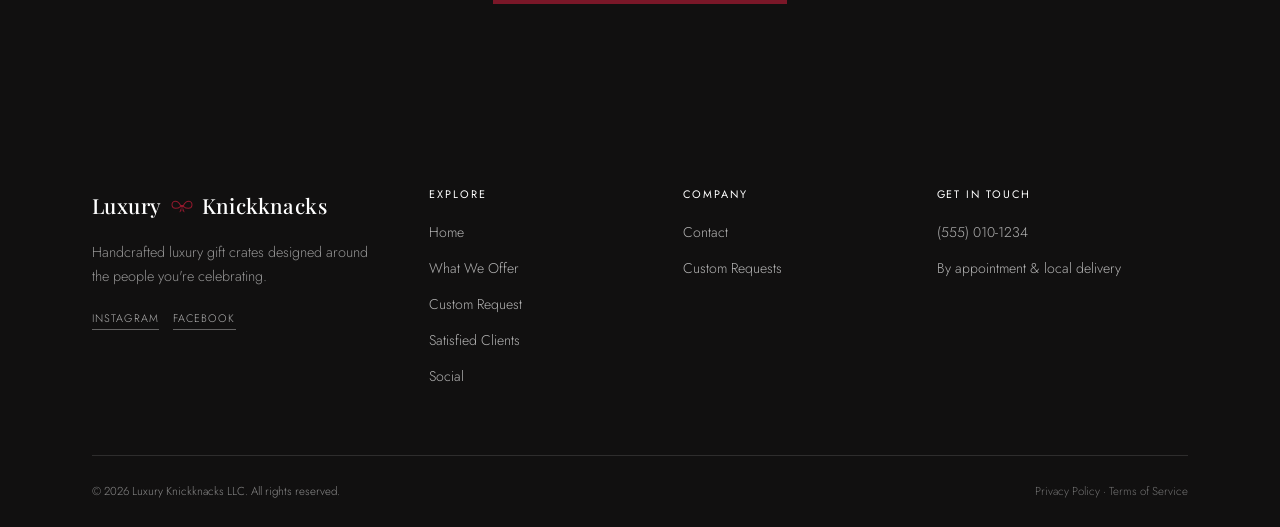
==== commit daeeeab5: "Fix bow visibility (Safari SVG sizing) and remove all dashes sitewide - Bow: added explicit width/he" ====
--- a/index.html
+++ b/index.html
@@ -11,10 +11,10 @@
 </head>
 <body>
 
-<div class="announce">Handcrafted Gift Crates &mdash; Local Delivery &amp; Nationwide Shipping</div>
+<div class="announce">Handcrafted Gift Crates with Local Delivery and Nationwide Shipping</div>
 <header class="site-header">
   <nav class="nav">
-    <a href="index.html" class="logo">Luxury <svg class="logo-bow" viewBox="-40 -26 80 52" xmlns="http://www.w3.org/2000/svg"><g fill="none" stroke="currentColor" stroke-width="2.6" stroke-linecap="round" stroke-linejoin="round"><path d="M -4,0 C -14,-22 -36,-19 -33,-1 C -31,11 -15,10 -4,1"/><path d="M 4,0 C 14,-22 36,-19 33,-1 C 31,11 15,10 4,1"/></g><path d="M -5,-2 L 5,-2 L 4,3 L -4,3 Z" fill="currentColor"/><path d="M -2,3 L -8,20 L -2,16 Z" fill="currentColor"/><path d="M 2,3 L 8,20 L 2,16 Z" fill="currentColor"/></svg>Knickknacks</a>
+    <a href="index.html" class="logo">Luxury <svg class="logo-bow" width="24" height="16" viewBox="-40 -26 80 52" xmlns="http://www.w3.org/2000/svg" aria-hidden="true"><g fill="none" stroke="currentColor" stroke-width="3.4" stroke-linecap="round" stroke-linejoin="round"><path d="M -4,0 C -14,-22 -36,-19 -33,-1 C -31,11 -15,10 -4,1"/><path d="M 4,0 C 14,-22 36,-19 33,-1 C 31,11 15,10 4,1"/></g><path d="M -6,-3 L 6,-3 L 5,4 L -5,4 Z" fill="currentColor"/><path d="M -2,3 L -9,22 L -2,17 Z" fill="currentColor"/><path d="M 2,3 L 9,22 L 2,17 Z" fill="currentColor"/></svg>Knickknacks</a>
     <ul class="nav-links">
       <li><a href="index.html" class="active">Home</a></li>
       <li><a href="shop.html">What We Offer</a></li>
@@ -42,7 +42,7 @@
   <div class="hero-copy">
     <span class="eyebrow">Handcrafted &middot; Made To Order</span>
     <h1>Gifting, done <em>boldly.</em></h1>
-    <p class="lead">Luxury Knickknacks designs and hand-builds custom gift crates for birthdays, holidays, anniversaries, and every occasion worth celebrating &mdash; built around the person you're gifting, not pulled off a shelf.</p>
+    <p class="lead">Luxury Knickknacks designs and hand-builds custom gift crates for birthdays, holidays, anniversaries, and every occasion worth celebrating, built around the person you're gifting rather than pulled off a shelf.</p>
     <div class="hero-actions">
       <a href="shop.html" class="btn btn-primary">Shop What We Offer</a>
       <a href="custom-inquiry.html" class="btn btn-outline-light">Start A Custom Request</a>
@@ -59,8 +59,8 @@
         <h2>Hello, we're Luxury Knickknacks.</h2>
       </div>
       <div>
-        <p>We build gift crates the way a good gift should feel &mdash; personal. Every order starts with a conversation about who it's for: their favorite characters, colors, and the occasion you're celebrating. From there, we design and hand-assemble a crate that's <em style="color:var(--wine);font-style:italic;">entirely theirs</em>, not pulled from a shelf.</p>
-        <p>No templates, no mass production &mdash; just thoughtful, made-to-order gifting for birthdays, holidays, anniversaries, new babies, and everything worth celebrating.</p>
+        <p>We build gift crates the way a good gift should feel: personal. Every order starts with a conversation about who it's for: their favorite characters, colors, and the occasion you're celebrating. From there, we design and hand-assemble a crate that's <em style="color:var(--wine);font-style:italic;">entirely theirs</em>, not pulled from a shelf.</p>
+        <p>No templates and no mass production, just thoughtful, made-to-order gifting for birthdays, holidays, anniversaries, new babies, and everything worth celebrating.</p>
       </div>
     </div>
   </div>
@@ -133,7 +133,7 @@
       <div class="step">
         <span class="step-num">03</span>
         <h3>Handcrafted Assembly</h3>
-        <p>Your crate is styled and packed with care &mdash; no two builds are ever exactly alike.</p>
+        <p>Your crate is styled and packed with care, and no two builds are ever exactly alike.</p>
       </div>
       <div class="step">
         <span class="step-num">04</span>
@@ -158,7 +158,7 @@
   <div class="container">
     <div class="footer-grid">
       <div class="footer-col">
-        <div class="logo">Luxury <svg class="logo-bow" viewBox="-40 -26 80 52" xmlns="http://www.w3.org/2000/svg"><g fill="none" stroke="currentColor" stroke-width="2.6" stroke-linecap="round" stroke-linejoin="round"><path d="M -4,0 C -14,-22 -36,-19 -33,-1 C -31,11 -15,10 -4,1"/><path d="M 4,0 C 14,-22 36,-19 33,-1 C 31,11 15,10 4,1"/></g><path d="M -5,-2 L 5,-2 L 4,3 L -4,3 Z" fill="currentColor"/><path d="M -2,3 L -8,20 L -2,16 Z" fill="currentColor"/><path d="M 2,3 L 8,20 L 2,16 Z" fill="currentColor"/></svg>Knickknacks</div>
+        <div class="logo">Luxury <svg class="logo-bow" width="24" height="16" viewBox="-40 -26 80 52" xmlns="http://www.w3.org/2000/svg" aria-hidden="true"><g fill="none" stroke="currentColor" stroke-width="3.4" stroke-linecap="round" stroke-linejoin="round"><path d="M -4,0 C -14,-22 -36,-19 -33,-1 C -31,11 -15,10 -4,1"/><path d="M 4,0 C 14,-22 36,-19 33,-1 C 31,11 15,10 4,1"/></g><path d="M -6,-3 L 6,-3 L 5,4 L -5,4 Z" fill="currentColor"/><path d="M -2,3 L -9,22 L -2,17 Z" fill="currentColor"/><path d="M 2,3 L 9,22 L 2,17 Z" fill="currentColor"/></svg>Knickknacks</div>
         <p style="max-width:280px;color:rgba(255,255,255,.55);font-size:.9rem;font-weight:300;">Handcrafted luxury gift crates designed around the people you're celebrating.</p>
         <div class="footer-social">
           <a href="social.html">Instagram</a>
--- a/assets/css/style.css
+++ b/assets/css/style.css
@@ -155,9 +155,11 @@
   gap: 8px;
 }
 .logo-bow {
-  width: 22px; height: auto;
+  width: 24px; height: 16px;
   flex-shrink: 0;
-  color: var(--wine);
+  display: block;
+  color: var(--wine-bright);
+  overflow: visible;
 }
 .logo span {
   font-family: var(--font-body);
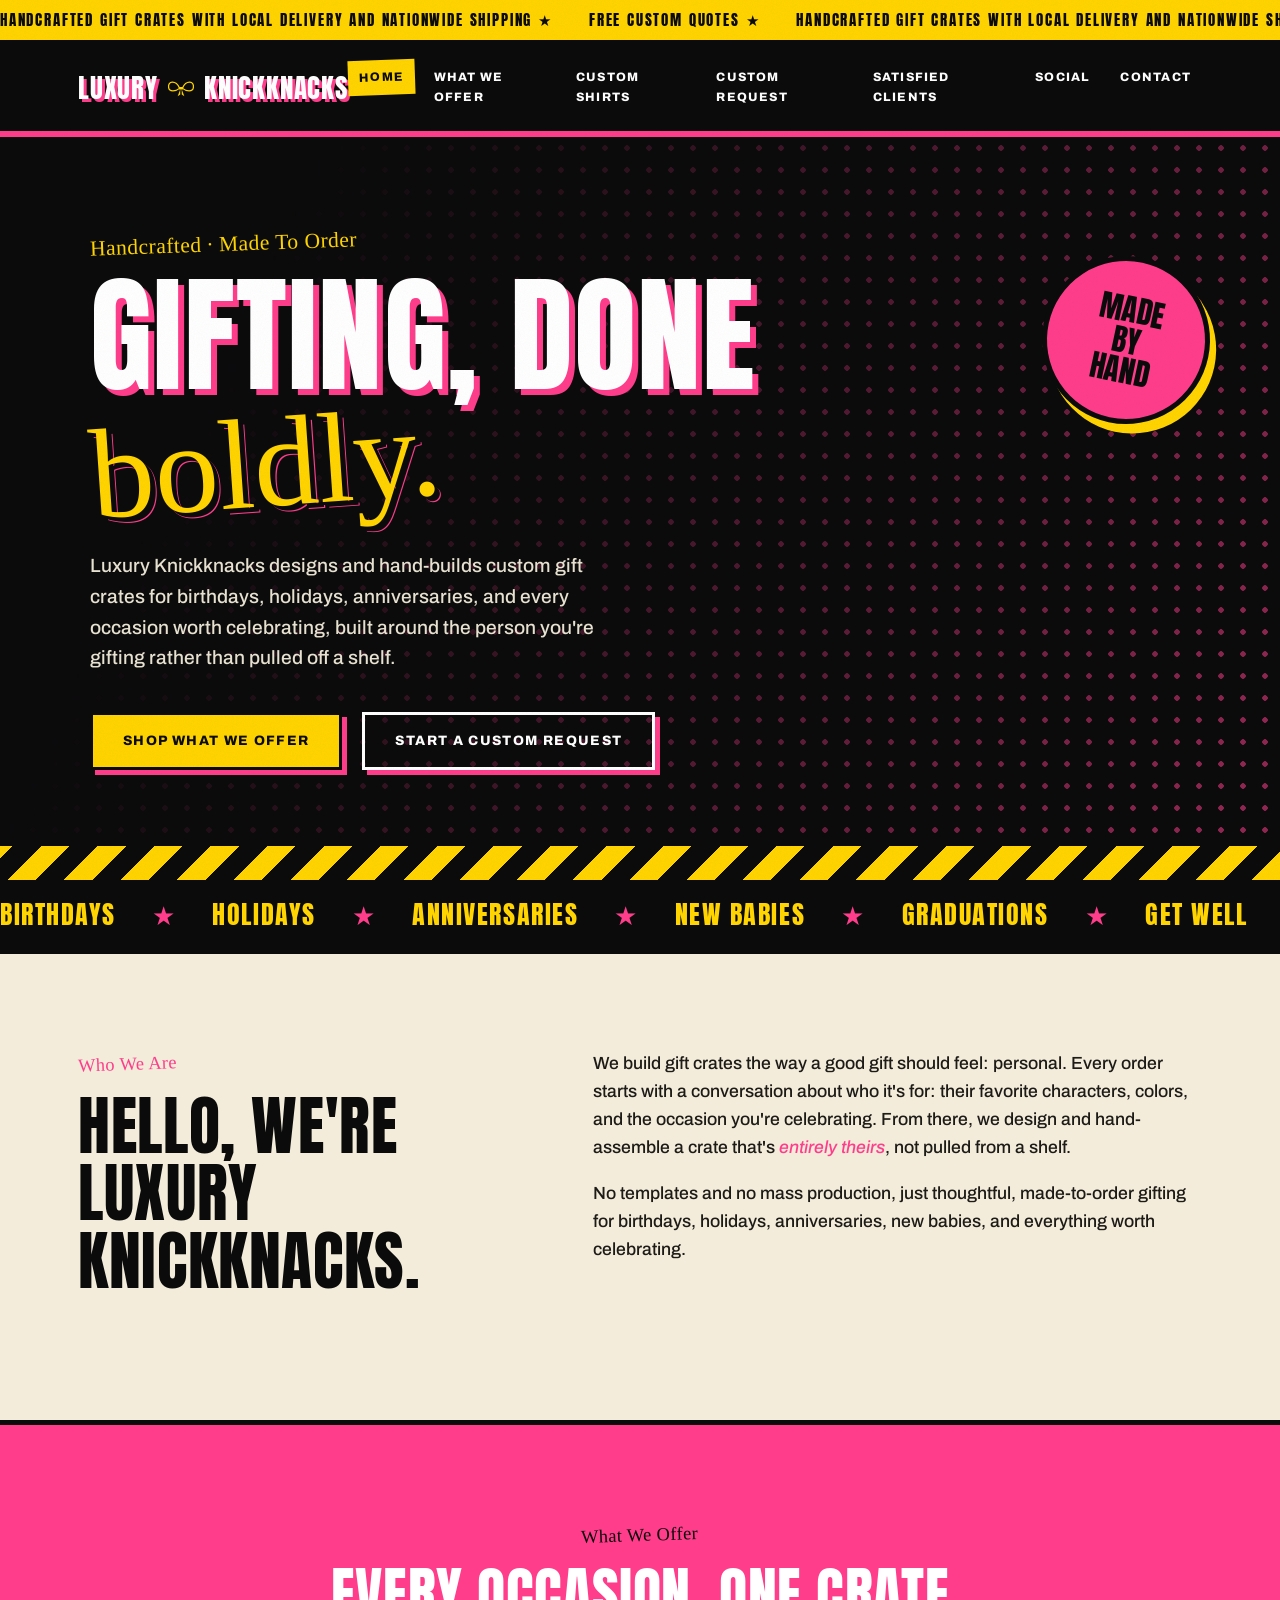
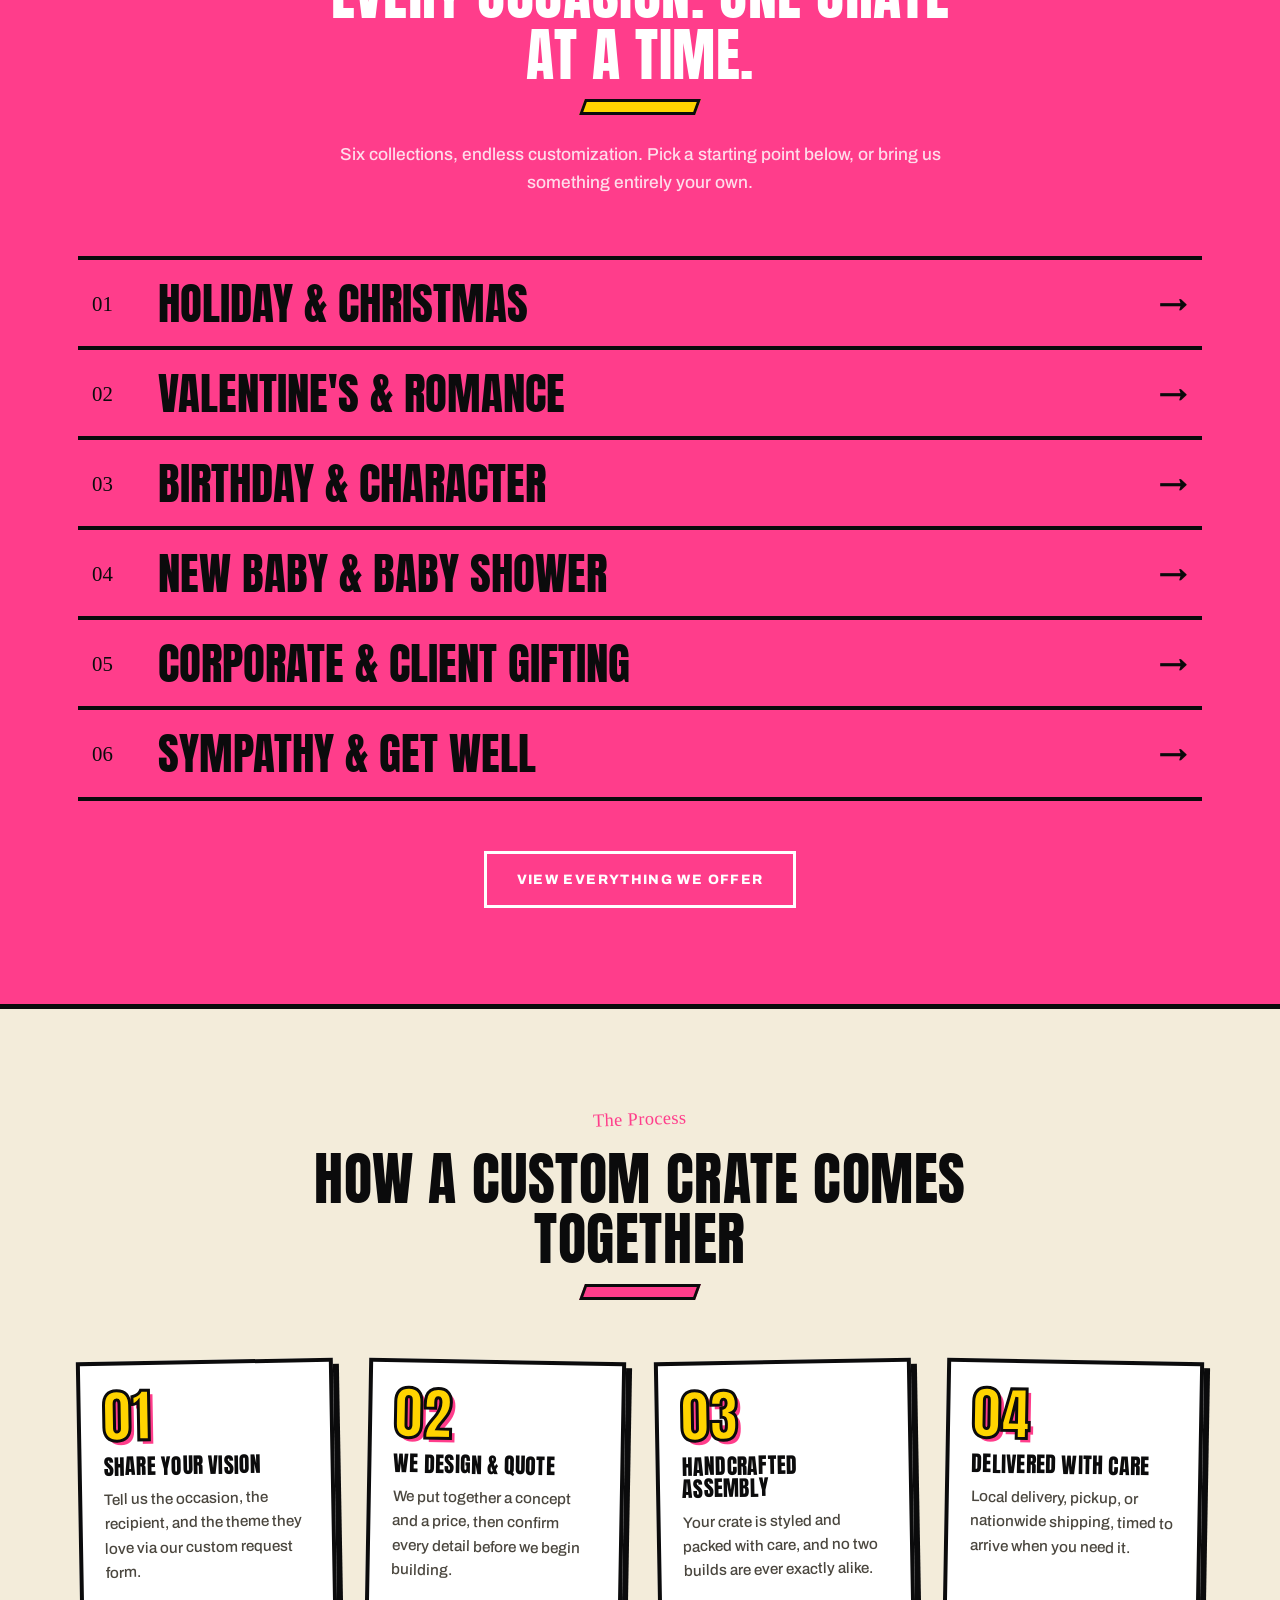
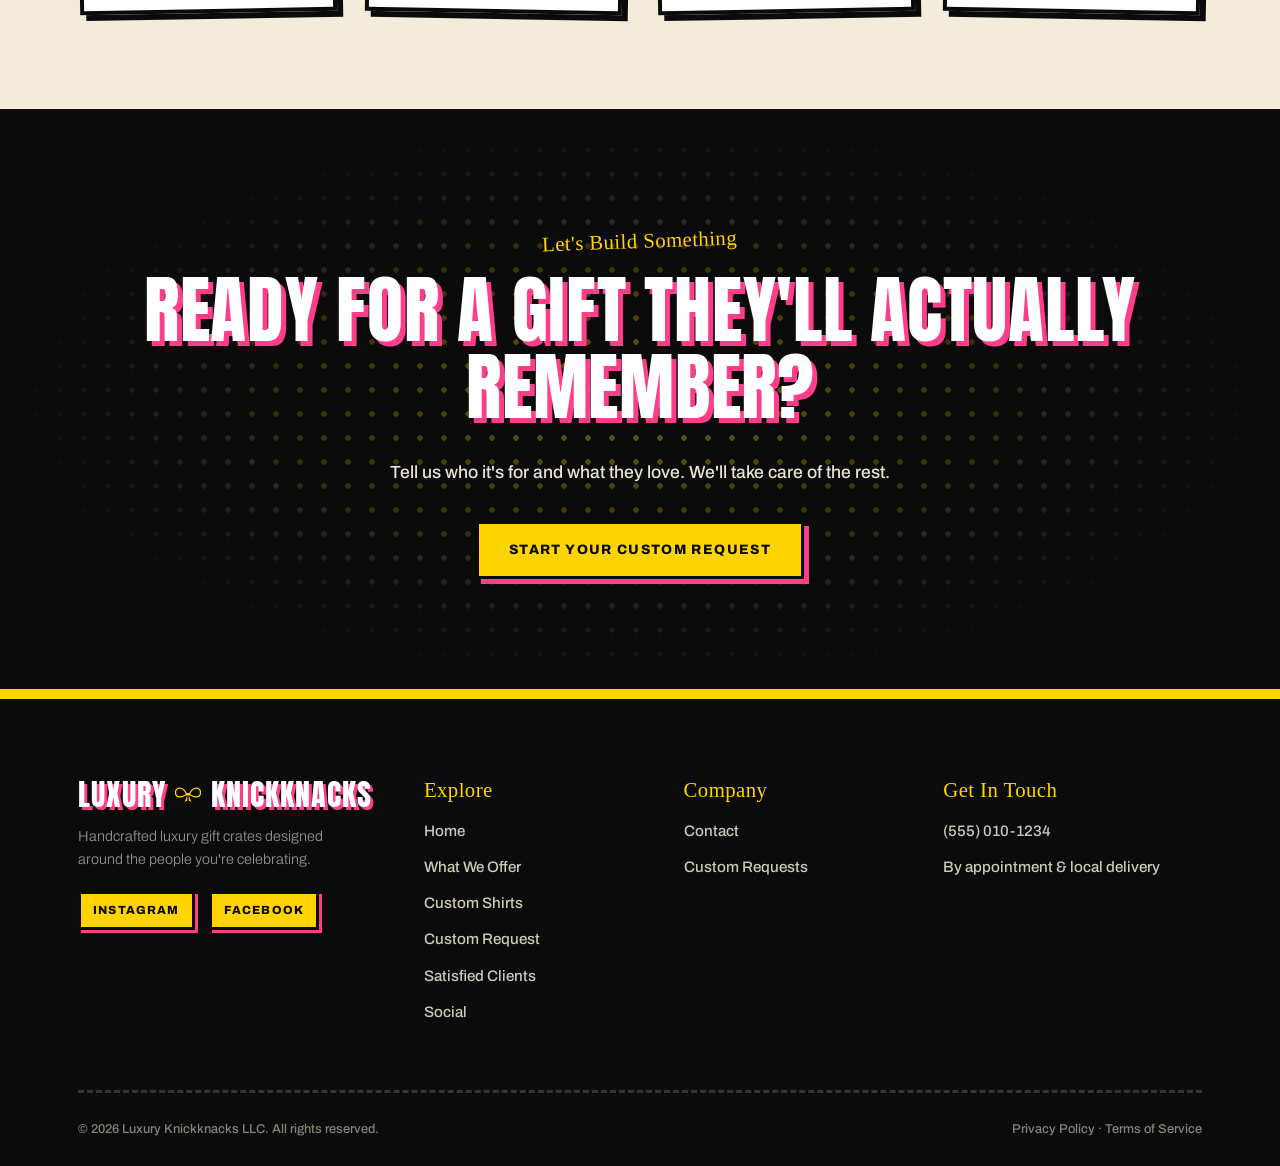
==== commit 122fec7e: "Make urban retro theme the live site, add Custom Shirts page" ====
--- a/index.html
+++ b/index.html
@@ -6,18 +6,19 @@
 <title>Luxury Knickknacks | Handcrafted Luxury Gift Crates</title>
 <meta name="description" content="Luxury Knickknacks creates handcrafted, custom luxury gift crates for birthdays, holidays, anniversaries, and every special occasion.">
 <link rel="preconnect" href="https://fonts.googleapis.com">
-<link href="https://fonts.googleapis.com/css2?family=Playfair+Display:wght@400;500;600&family=Jost:wght@300;400;500;600&display=swap" rel="stylesheet">
+<link href="https://fonts.googleapis.com/css2?family=Anton&family=Archivo:wght@400;500;700;800&family=Permanent+Marker&display=swap" rel="stylesheet">
 <link rel="stylesheet" href="assets/css/style.css">
 </head>
-<body>
-
-<div class="announce">Handcrafted Gift Crates with Local Delivery and Nationwide Shipping</div>
+<body class="theme-dark">
+
+<div class="announce"><div class="track"><span>Handcrafted Gift Crates with Local Delivery and Nationwide Shipping ★</span><span>Free Custom Quotes ★</span><span>Handcrafted Gift Crates with Local Delivery and Nationwide Shipping ★</span><span>Free Custom Quotes ★</span><span>Handcrafted Gift Crates with Local Delivery and Nationwide Shipping ★</span><span>Free Custom Quotes ★</span><span>Handcrafted Gift Crates with Local Delivery and Nationwide Shipping ★</span><span>Free Custom Quotes ★</span><span>Handcrafted Gift Crates with Local Delivery and Nationwide Shipping ★</span><span>Free Custom Quotes ★</span><span>Handcrafted Gift Crates with Local Delivery and Nationwide Shipping ★</span><span>Free Custom Quotes ★</span></div></div>
 <header class="site-header">
   <nav class="nav">
     <a href="index.html" class="logo">Luxury <svg class="logo-bow" width="24" height="16" viewBox="-40 -26 80 52" xmlns="http://www.w3.org/2000/svg" aria-hidden="true"><g fill="none" stroke="currentColor" stroke-width="3.4" stroke-linecap="round" stroke-linejoin="round"><path d="M -4,0 C -14,-22 -36,-19 -33,-1 C -31,11 -15,10 -4,1"/><path d="M 4,0 C 14,-22 36,-19 33,-1 C 31,11 15,10 4,1"/></g><path d="M -6,-3 L 6,-3 L 5,4 L -5,4 Z" fill="currentColor"/><path d="M -2,3 L -9,22 L -2,17 Z" fill="currentColor"/><path d="M 2,3 L 9,22 L 2,17 Z" fill="currentColor"/></svg>Knickknacks</a>
     <ul class="nav-links">
       <li><a href="index.html" class="active">Home</a></li>
       <li><a href="shop.html">What We Offer</a></li>
+      <li><a href="custom-shirts.html">Custom Shirts</a></li>
       <li><a href="custom-inquiry.html">Custom Request</a></li>
       <li><a href="satisfied-clients.html">Satisfied Clients</a></li>
       <li><a href="social.html">Social</a></li>
@@ -30,6 +31,7 @@
   <div class="mobile-panel">
     <a href="index.html">Home</a>
     <a href="shop.html">What We Offer</a>
+    <a href="custom-shirts.html">Custom Shirts</a>
     <a href="custom-inquiry.html">Custom Request</a>
     <a href="satisfied-clients.html">Satisfied Clients</a>
     <a href="social.html">Social</a>
@@ -39,6 +41,7 @@
 
 <!-- HERO -->
 <section class="hero">
+  <div class="sticker">Made<br>By<br>Hand</div>
   <div class="hero-copy">
     <span class="eyebrow">Handcrafted &middot; Made To Order</span>
     <h1>Gifting, done <em>boldly.</em></h1>
@@ -50,6 +53,7 @@
   </div>
 </section>
 
+<div class="ticker" aria-hidden="true"><div class="track"><span>Birthdays</span><span>★</span><span>Holidays</span><span>★</span><span>Anniversaries</span><span>★</span><span>New Babies</span><span>★</span><span>Graduations</span><span>★</span><span>Get Well</span><span>★</span><span>Just Because</span><span>★</span><span>Birthdays</span><span>★</span><span>Holidays</span><span>★</span><span>Anniversaries</span><span>★</span><span>New Babies</span><span>★</span><span>Graduations</span><span>★</span><span>Get Well</span><span>★</span><span>Just Because</span><span>★</span><span>Birthdays</span><span>★</span><span>Holidays</span><span>★</span><span>Anniversaries</span><span>★</span><span>New Babies</span><span>★</span><span>Graduations</span><span>★</span><span>Get Well</span><span>★</span><span>Just Because</span><span>★</span><span>Birthdays</span><span>★</span><span>Holidays</span><span>★</span><span>Anniversaries</span><span>★</span><span>New Babies</span><span>★</span><span>Graduations</span><span>★</span><span>Get Well</span><span>★</span><span>Just Because</span><span>★</span></div></div>
 <!-- WHO WE ARE -->
 <section class="section">
   <div class="container">
@@ -170,6 +174,7 @@
         <ul>
           <li><a href="index.html">Home</a></li>
           <li><a href="shop.html">What We Offer</a></li>
+          <li><a href="custom-shirts.html">Custom Shirts</a></li>
           <li><a href="custom-inquiry.html">Custom Request</a></li>
           <li><a href="satisfied-clients.html">Satisfied Clients</a></li>
           <li><a href="social.html">Social</a></li>
--- a/assets/css/style.css
+++ b/assets/css/style.css
@@ -1,29 +1,36 @@
 /* =========================================================
-   LUXURY KNICKKNACKS — Site Stylesheet
-   Clean, bold, minimal-luxury aesthetic.
-   Palette: deep black, crisp white, rich burgundy/wine accent.
+   LUXURY KNICKKNACKS: URBAN RETRO THEME
+   90s street style: asphalt black, taxi yellow, hot pink,
+   chunky type, hard shadows, tape, stickers, halftone.
    ========================================================= */
 
 :root {
-  --black: #111010;
-  --ink: #1c1a19;
-  --gray: #6f6a64;
-  --gray-light: #a39d92;
+  --black: #0b0b0c;
+  --ink: #111111;
+  --paper: #f3ecda;
+  --yellow: #ffd400;
+  --pink: #ff3d8b;
+  --cyan: #19d3e6;
+  --gray: #4a463e;
+  --gray-light: #8a8478;
   --white: #ffffff;
-  --cream: #f7f4f0;
-  --line: #e6e2da;
-  --stone: #7a1728;
-  --stone-dark: #5c0f1d;
-  --wine: #7a1728;
-  --wine-bright: #93192d;
-  --wine-deep: #470a14;
-
-  --shadow-sm: 0 1px 2px rgba(17,16,16,.06);
-  --shadow: 0 18px 40px -24px rgba(17,16,16,.3);
-  --radius: 2px;
-
-  --font-head: "Playfair Display", "Georgia", serif;
-  --font-body: "Jost", "Helvetica Neue", Arial, sans-serif;
+  --cream: #f3ecda;
+  --line: #0b0b0c;
+
+  /* legacy names so inline styles keep working */
+  --stone: #ff3d8b;
+  --stone-dark: #d81f6a;
+  --wine: #ff3d8b;
+  --wine-bright: #ff3d8b;
+  --wine-deep: #0b0b0c;
+
+  --font-head: "Anton", "Impact", "Arial Narrow", sans-serif;
+  --font-body: "Archivo", "Helvetica Neue", Arial, sans-serif;
+  --font-hand: "Permanent Marker", "Comic Sans MS", cursive;
+
+  --hard: 6px 6px 0 var(--black);
+  --hard-lg: 10px 10px 0 var(--black);
+  --radius: 0;
 }
 
 * { box-sizing: border-box; }
@@ -32,11 +39,22 @@
 body {
   margin: 0;
   font-family: var(--font-body);
-  font-weight: 300;
+  font-weight: 500;
   color: var(--ink);
-  background: var(--white);
+  background: var(--paper);
   -webkit-font-smoothing: antialiased;
-  line-height: 1.7;
+  line-height: 1.6;
+  overflow-x: hidden;
+}
+/* paper grain */
+body::before {
+  content: "";
+  position: fixed; inset: 0;
+  pointer-events: none;
+  z-index: 999;
+  opacity: .07;
+  mix-blend-mode: multiply;
+  background-image: url("data:image/svg+xml;utf8,<svg xmlns='http://www.w3.org/2000/svg' width='180' height='180'><filter id='n'><feTurbulence type='fractalNoise' baseFrequency='.9' numOctaves='2' stitchTiles='stitch'/></filter><rect width='100%' height='100%' filter='url(%23n)'/></svg>");
 }
 
 img { max-width: 100%; display: block; }
@@ -44,44 +62,55 @@
 ul { list-style: none; margin: 0; padding: 0; }
 h1, h2, h3, h4 {
   font-family: var(--font-head);
-  font-weight: 500;
-  line-height: 1.2;
-  letter-spacing: -.01em;
-  margin: 0 0 .5em;
+  font-weight: 400;
+  text-transform: uppercase;
+  line-height: 1.05;
+  letter-spacing: .01em;
+  margin: 0 0 .45em;
   color: var(--black);
 }
+h2 { font-size: clamp(2.2rem, 5vw, 3.6rem); }
+h3 { font-size: 1.55rem; }
 p { margin: 0 0 1em; }
 
-.container {
-  width: 100%;
-  max-width: 1160px;
-  margin: 0 auto;
-  padding: 0 32px;
-}
+.container { width: 100%; max-width: 1180px; margin: 0 auto; padding: 0 28px; }
 .container--narrow { max-width: 760px; }
 
 .eyebrow {
   display: inline-block;
-  font-family: var(--font-body);
-  letter-spacing: .12em;
-  text-transform: uppercase;
-  font-size: .78rem;
-  color: var(--stone-dark);
-  margin-bottom: 18px;
-  font-weight: 500;
-}
-
-.section { padding: 110px 0; }
-.section--tight { padding: 64px 0; }
-.section--dark { background: var(--black); color: rgba(255,255,255,.78); }
+  font-family: var(--font-hand);
+  font-size: 1.15rem;
+  letter-spacing: .02em;
+  color: var(--pink);
+  margin-bottom: 14px;
+  transform: rotate(-2deg);
+}
+
+.section { padding: 96px 0; }
+.section--tight { padding: 56px 0; }
+.section--dark { background: var(--black); color: #ddd; }
 .section--dark h1, .section--dark h2, .section--dark h3 { color: var(--white); }
-.section--cream { background: var(--cream); }
-.bt { border-top: 1px solid var(--line); }
-.bb { border-bottom: 1px solid var(--line); }
-
-.section-head { max-width: 620px; margin: 0 auto 60px; text-align: center; }
-.section-head p { color: var(--gray); font-size: 1.02rem; font-weight: 300; }
-.section-head .rule { width: 36px; height: 1px; background: var(--stone); margin: 0 auto 20px; }
+.section--cream {
+  background: var(--yellow);
+  border-top: 5px solid var(--black);
+  border-bottom: 5px solid var(--black);
+}
+.section--cream .eyebrow { color: var(--black); }
+.bt { border-top: 4px dashed var(--black); }
+.bb { border-bottom: 4px dashed var(--black); }
+
+.section-head { max-width: 680px; margin: 0 auto 60px; text-align: center; }
+.section-head h2::after {
+  content: "";
+  display: block;
+  width: 110px; height: 10px;
+  margin: 14px auto 0;
+  background: var(--pink);
+  border: 3px solid var(--black);
+  transform: skewX(-20deg);
+}
+.section-head p { color: var(--gray); font-size: 1.08rem; margin-top: 18px; }
+.section--cream .section-head p { color: var(--black); }
 
 /* =========== Buttons =========== */
 .btn {
@@ -89,494 +118,661 @@
   align-items: center;
   justify-content: center;
   gap: 10px;
-  padding: 16px 36px;
+  padding: 15px 30px;
   border-radius: 0;
   font-family: var(--font-body);
-  font-size: .74rem;
-  letter-spacing: .18em;
+  font-size: .85rem;
+  letter-spacing: .1em;
   text-transform: uppercase;
-  font-weight: 400;
-  border: 1px solid transparent;
+  font-weight: 800;
+  border: 3px solid var(--black);
+  box-shadow: 5px 5px 0 var(--black);
   cursor: pointer;
-  transition: all .3s ease;
-}
-.btn-primary { background: var(--wine); color: var(--white); border-color: var(--wine); }
-.btn-primary:hover { background: var(--black); color: var(--white); border-color: var(--black); }
-.btn-outline { background: transparent; color: var(--black); border-color: var(--black); }
-.btn-outline:hover { background: var(--black); color: var(--white); }
-.btn-outline-light { background: transparent; color: var(--white); border-color: rgba(255,255,255,.5); }
-.btn-outline-light:hover { background: var(--white); color: var(--black); border-color: var(--white); }
-.btn-wine-outline { background: transparent; color: var(--wine-bright); border-color: var(--wine-bright); }
-.btn-wine-outline:hover { background: var(--wine); color: var(--white); border-color: var(--wine); }
+  transition: transform .12s ease, box-shadow .12s ease, background .12s ease;
+}
+.btn:hover { transform: translate(3px, 3px); box-shadow: 2px 2px 0 var(--black); }
+.btn:active { transform: translate(5px, 5px); box-shadow: 0 0 0 var(--black); }
+.btn-primary { background: var(--yellow); color: var(--black); }
+.btn-primary:hover { background: var(--pink); }
+.btn-outline { background: var(--white); color: var(--black); }
+.btn-outline:hover { background: var(--cyan); }
+.btn-outline-light { background: transparent; color: var(--white); border-color: var(--white); box-shadow: 5px 5px 0 var(--pink); }
+.btn-outline-light:hover { background: var(--white); color: var(--black); box-shadow: 2px 2px 0 var(--pink); }
+.btn-wine-outline { background: var(--white); color: var(--black); }
 .btn-text {
-  background: none; border: none; padding: 0;
-  font-size: .74rem; letter-spacing: .18em; text-transform: uppercase;
-  color: var(--black); border-bottom: 1px solid var(--black);
-  border-radius: 0; padding-bottom: 3px;
-}
-.btn-text:hover { color: var(--wine-bright); border-color: var(--wine-bright); }
+  background: none; border: none; padding: 0 0 2px; box-shadow: none;
+  font-family: var(--font-body); font-weight: 800;
+  font-size: .8rem; letter-spacing: .1em; text-transform: uppercase;
+  color: var(--black); border-bottom: 4px solid var(--pink);
+  display: inline-block;
+}
+.btn-text:hover { transform: none; box-shadow: none; background: var(--yellow); }
 .btn-block { width: 100%; }
-.btn-sm { padding: 12px 24px; font-size: .68rem; }
+.btn-sm { padding: 11px 20px; font-size: .74rem; }
+
+/* hero / dark contexts get pink shadows */
+.hero .btn-primary, .cta-band .btn-primary, .site-footer .btn-primary { box-shadow: 5px 5px 0 var(--pink); border-color: var(--black); }
+.hero .btn-primary:hover, .cta-band .btn-primary:hover { box-shadow: 2px 2px 0 var(--pink); background: var(--cyan); }
 
 /* =========== Header / Nav =========== */
 .announce {
-  background: var(--black);
-  color: rgba(255,255,255,.75);
-  text-align: center;
-  font-size: .68rem;
-  letter-spacing: .2em;
+  background: var(--yellow);
+  color: var(--black);
+  border-bottom: 4px solid var(--black);
+  overflow: hidden;
+  white-space: nowrap;
+  font-family: var(--font-head);
+  font-size: .95rem;
+  letter-spacing: .12em;
   text-transform: uppercase;
-  padding: 11px 16px;
-  font-weight: 300;
+  padding: 8px 0;
+}
+.announce .track, .ticker .track {
+  display: inline-flex;
+  animation: scroll-left 38s linear infinite;
+  will-change: transform;
+}
+.announce .track span, .ticker .track span { padding-right: 36px; }
+@keyframes scroll-left { from { transform: translateX(0); } to { transform: translateX(-50%); } }
+@media (prefers-reduced-motion: reduce) {
+  .announce .track, .ticker .track { animation: none; }
 }
 
 .site-header {
   position: sticky;
   top: 0;
   z-index: 100;
-  background: rgba(255,255,255,.97);
-  border-bottom: 1px solid var(--line);
+  background: var(--black);
+  border-bottom: 6px solid var(--pink);
 }
 .nav {
   display: flex;
   align-items: center;
   justify-content: space-between;
-  padding: 24px 32px;
-  max-width: 1160px;
+  padding: 16px 28px;
+  max-width: 1180px;
   margin: 0 auto;
 }
 .logo {
   font-family: var(--font-head);
-  font-size: 1.3rem;
-  letter-spacing: .02em;
-  font-weight: 500;
+  font-size: 1.7rem;
+  text-transform: uppercase;
+  letter-spacing: .03em;
+  font-weight: 400;
+  color: var(--white);
   display: flex;
   align-items: center;
   gap: 8px;
+  text-shadow: 3px 3px 0 var(--pink);
+  line-height: 1;
 }
 .logo-bow {
-  width: 24px; height: 16px;
+  width: 30px; height: 20px;
   flex-shrink: 0;
   display: block;
-  color: var(--wine-bright);
+  color: var(--yellow);
   overflow: visible;
 }
-.logo span {
+.nav-links { display: flex; gap: 8px; }
+.nav-links a {
+  position: relative;
+  display: block;
+  padding: 8px 11px;
   font-family: var(--font-body);
-  font-size: .56rem;
-  letter-spacing: .3em;
+  font-weight: 800;
+  font-size: .76rem;
+  letter-spacing: .1em;
   text-transform: uppercase;
-  color: var(--stone-dark);
-  display: block;
-  font-weight: 400;
-}
-.nav-links {
-  display: flex;
-  gap: 42px;
-  font-size: .72rem;
-  letter-spacing: .14em;
-  text-transform: uppercase;
-}
-.nav-links a { position: relative; padding: 4px 0; transition: color .2s ease; }
-.nav-links a::after {
-  content: "";
-  position: absolute;
-  left: 0; bottom: -3px;
-  width: 0; height: 2px;
-  background: var(--wine);
-  transition: width .25s ease;
-}
-.nav-links a:hover,
-.nav-links a.active { color: var(--wine); }
-.nav-links a:hover::after,
-.nav-links a.active::after { width: 100%; }
+  color: var(--white);
+  transition: transform .12s ease, background .12s ease, color .12s ease;
+}
+.nav-links a:hover { background: var(--pink); color: var(--black); transform: rotate(-2deg); }
+.nav-links a.active { background: var(--yellow); color: var(--black); transform: rotate(-2deg); }
 .nav-cta { display: flex; align-items: center; gap: 22px; }
 .nav-toggle {
-  display: none; flex-direction: column; gap: 5px;
-  background: none; border: none; cursor: pointer; padding: 6px;
-}
-.nav-toggle span { width: 22px; height: 1px; background: var(--black); }
+  display: none; flex-direction: column; gap: 6px;
+  background: var(--yellow); border: 3px solid var(--white); cursor: pointer; padding: 9px 8px;
+}
+.nav-toggle span { width: 24px; height: 3px; background: var(--black); }
 .mobile-panel { display: none; }
 
-@media (max-width: 900px) {
+@media (max-width: 960px) {
   .nav-links { display: none; }
-  .nav-cta .btn { display: none; }
   .nav-toggle { display: flex; }
+  .logo { font-size: 1.35rem; }
   .mobile-panel.open {
-    display: block; background: var(--white);
-    border-top: 1px solid var(--line);
-    padding: 6px 32px 28px;
+    display: block; background: var(--black);
+    border-top: 4px solid var(--yellow);
+    padding: 8px 28px 28px;
   }
   .mobile-panel a {
     display: block; padding: 14px 0;
-    border-bottom: 1px solid var(--line);
-    text-transform: uppercase; letter-spacing: .1em; font-size: .78rem;
+    border-bottom: 2px dashed #444;
+    font-family: var(--font-head);
+    color: var(--white);
+    text-transform: uppercase; letter-spacing: .06em; font-size: 1.3rem;
   }
-  .mobile-panel .btn { margin-top: 18px; }
-}
-
-/* =========== Hero (bold, photo-free) =========== */
+  .mobile-panel a:hover { color: var(--yellow); }
+}
+
+/* =========== Hero =========== */
 .hero {
   position: relative;
   background: var(--black);
   color: var(--white);
-  min-height: 78vh;
+  min-height: 82vh;
   display: flex;
   align-items: center;
+  overflow: hidden;
+  border-bottom: 0;
 }
 .hero::before {
   content: "";
   position: absolute; inset: 0;
-  background: linear-gradient(135deg, var(--wine-deep) 0%, transparent 55%);
-  opacity: .55;
+  background-image: radial-gradient(circle, rgba(255,61,139,.55) 2.5px, transparent 3px);
+  background-size: 22px 22px;
+  -webkit-mask-image: linear-gradient(115deg, transparent 20%, #000 95%);
+  mask-image: linear-gradient(115deg, transparent 20%, #000 95%);
   pointer-events: none;
+}
+.hero::after {
+  content: "";
+  position: absolute; left: 0; right: 0; bottom: 0; height: 34px;
+  background: repeating-linear-gradient(-45deg, var(--yellow) 0 20px, var(--black) 20px 40px);
+  border-top: 4px solid var(--black);
 }
 .hero-copy {
   position: relative;
   z-index: 1;
-  max-width: 760px;
-  padding: 90px 64px;
-}
-.hero .eyebrow { color: var(--white); }
+  max-width: 820px;
+  padding: 90px 40px 110px;
+  margin-left: max(0px, calc((100vw - 1180px) / 2));
+}
+.hero .eyebrow { color: var(--yellow); font-size: 1.35rem; }
 .hero h1 {
   color: var(--white);
-  font-size: clamp(2.8rem, 6vw, 4.6rem);
+  font-size: clamp(3.4rem, 10vw, 8rem);
+  line-height: .92;
+  margin-bottom: 28px;
+  text-shadow: 6px 6px 0 var(--pink);
+}
+.hero h1 em {
+  font-family: var(--font-hand);
+  font-style: normal;
+  text-transform: none;
+  color: var(--yellow);
+  display: inline-block;
+  transform: rotate(-4deg);
+  text-shadow: 5px 5px 0 var(--black), 6px 6px 0 var(--pink);
+  letter-spacing: 0;
+}
+.hero p.lead {
+  font-size: 1.2rem;
+  color: #e9e3d2;
+  max-width: 520px;
+  margin-bottom: 38px;
   font-weight: 500;
-  letter-spacing: -.02em;
-  margin-bottom: 26px;
-}
-.hero h1 em {
-  font-style: italic;
-  color: var(--wine-bright);
-}
-.hero p.lead {
-  font-size: 1.12rem;
-  color: rgba(255,255,255,.75);
-  max-width: 480px;
-  margin-bottom: 40px;
-  font-weight: 300;
-}
-.hero-actions { display: flex; gap: 18px; flex-wrap: wrap; }
-
+}
+.hero-actions { display: flex; gap: 20px; flex-wrap: wrap; }
+.sticker {
+  position: absolute;
+  right: max(4vw, calc((100vw - 1180px) / 2 + 20px));
+  top: 16%;
+  z-index: 2;
+  width: 168px; height: 168px;
+  border-radius: 50%;
+  background: var(--pink);
+  color: var(--black);
+  border: 5px solid var(--black);
+  box-shadow: 8px 8px 0 var(--yellow);
+  transform: rotate(12deg);
+  display: flex; align-items: center; justify-content: center; text-align: center;
+  font-family: var(--font-head);
+  font-size: 1.9rem;
+  line-height: 1;
+  text-transform: uppercase;
+}
 @media (max-width: 900px) {
-  .hero-copy { padding: 80px 28px 60px; }
-}
-
-/* =========== Bold band (color block, drives to shop) =========== */
+  .hero-copy { padding: 70px 24px 100px; margin-left: 0; }
+  .sticker { width: 104px; height: 104px; font-size: 1.15rem; top: 10px; right: 14px; box-shadow: 5px 5px 0 var(--yellow); }
+}
+
+/* ticker strip */
+.ticker {
+  background: var(--black);
+  color: var(--yellow);
+  border-bottom: 5px solid var(--black);
+  overflow: hidden;
+  white-space: nowrap;
+  font-family: var(--font-head);
+  font-size: 1.6rem;
+  letter-spacing: .06em;
+  text-transform: uppercase;
+  padding: 14px 0;
+}
+.ticker .track { animation-duration: 46s; }
+.ticker .track span:nth-child(even) { color: var(--pink); }
+
+/* =========== Bold band =========== */
 .band-wine {
-  background: var(--wine);
-  color: var(--white);
-  padding: 90px 0;
-}
-.band-wine h2 { color: var(--white); }
-.band-wine p { color: rgba(255,255,255,.82); }
-.band-wine .eyebrow { color: rgba(255,255,255,.75); }
-
-/* Bold text-driven offer index (no photos) */
-.offer-index { border-top: 1px solid rgba(255,255,255,.25); }
+  background: var(--pink);
+  color: var(--black);
+  padding: 96px 0;
+  border-top: 5px solid var(--black);
+  border-bottom: 5px solid var(--black);
+}
+.band-wine h2 { color: var(--black); }
+.band-wine p { color: var(--black); }
+.band-wine .eyebrow { color: var(--black); }
+.band-wine .section-head h2::after { background: var(--yellow); }
+
+.offer-index { border-top: 4px solid var(--black); }
 .offer-index a {
   display: flex;
-  align-items: baseline;
+  align-items: center;
   justify-content: space-between;
   gap: 20px;
-  padding: 26px 4px;
-  border-bottom: 1px solid rgba(255,255,255,.25);
-  transition: padding-left .25s ease, opacity .25s ease;
-}
-.offer-index a:hover { padding-left: 16px; opacity: .85; }
-.offer-index .num {
-  font-family: var(--font-body);
-  font-size: .78rem;
-  color: rgba(255,255,255,.6);
-  width: 34px;
-  flex-shrink: 0;
-}
+  padding: 20px 14px;
+  border-bottom: 4px solid var(--black);
+  transition: background .12s ease, padding-left .15s ease, color .12s ease;
+}
+.offer-index a:hover { background: var(--black); padding-left: 28px; }
+.offer-index .num { font-family: var(--font-hand); font-size: 1.3rem; width: 46px; flex-shrink: 0; color: var(--black); }
 .offer-index .name {
   font-family: var(--font-head);
-  font-size: clamp(1.4rem, 3vw, 2rem);
-  font-weight: 500;
-  color: var(--white);
+  font-size: clamp(1.7rem, 4vw, 2.8rem);
+  text-transform: uppercase;
+  color: var(--black);
   flex: 1;
-}
-.offer-index .arrow {
-  font-size: 1.3rem;
-  color: rgba(255,255,255,.75);
-}
+  line-height: 1;
+}
+.offer-index .arrow { font-size: 1.8rem; font-weight: 800; color: var(--black); }
+.offer-index a:hover .num, .offer-index a:hover .name, .offer-index a:hover .arrow { color: var(--yellow); }
 .offer-index-dark .num { color: var(--gray); }
-.offer-index-dark .name { color: var(--black); }
-.offer-index-dark { border-top: 1px solid var(--line); }
-.offer-index-dark a { border-bottom: 1px solid var(--line); }
-.offer-index-dark .arrow { color: var(--wine); }
-.offer-index-dark a:hover .name { color: var(--wine); }
-
-/* =========== Intro / Who We Are =========== */
-.intro {
-  display: grid;
-  grid-template-columns: .8fr 1.2fr;
-  gap: 70px;
-  align-items: start;
-}
-@media (max-width: 860px) { .intro { grid-template-columns: 1fr; gap: 30px; } }
-.intro p { color: var(--gray); font-size: 1.02rem; }
+
+/* =========== Intro =========== */
+.intro { display: grid; grid-template-columns: .85fr 1.15fr; gap: 64px; align-items: start; }
+@media (max-width: 860px) { .intro { grid-template-columns: 1fr; gap: 28px; } }
+.intro h2 { font-size: clamp(2.4rem, 5.5vw, 4rem); }
+.intro p { color: #1d1b17; font-size: 1.1rem; }
 
 /* =========== Grids / Cards =========== */
-.grid { display: grid; gap: 40px; }
+.grid { display: grid; gap: 44px; }
 .grid-2 { grid-template-columns: repeat(2, 1fr); }
 .grid-3 { grid-template-columns: repeat(3, 1fr); }
 .grid-4 { grid-template-columns: repeat(4, 1fr); }
 @media (max-width: 980px) { .grid-3, .grid-4 { grid-template-columns: repeat(2, 1fr); } }
 @media (max-width: 620px) { .grid-2, .grid-3, .grid-4 { grid-template-columns: 1fr; } }
 
-.offer-card { display: flex; flex-direction: column; }
+.offer-card {
+  display: flex; flex-direction: column;
+  background: var(--white);
+  border: 4px solid var(--black);
+  box-shadow: var(--hard);
+  transition: transform .15s ease, box-shadow .15s ease;
+}
+.grid > .offer-card:nth-child(3n+1) { transform: rotate(-1.2deg); }
+.grid > .offer-card:nth-child(3n+2) { transform: rotate(.9deg); }
+.grid > .offer-card:nth-child(3n+3) { transform: rotate(-.5deg); }
+.offer-card:hover { transform: rotate(0deg) translate(-3px, -3px) !important; box-shadow: 10px 10px 0 var(--pink); }
 .offer-media {
   aspect-ratio: 4/3.2;
   overflow: hidden;
-  background: var(--cream);
-  margin-bottom: 22px;
+  background: var(--paper);
+  margin-bottom: 0;
   position: relative;
-}
-.offer-media img {
-  width: 100%; height: 100%; object-fit: cover;
-  transition: transform .6s ease;
-}
-.offer-card:hover .offer-media img { transform: scale(1.04); }
+  border-bottom: 4px solid var(--black);
+}
+.offer-media img { width: 100%; height: 100%; object-fit: cover; transition: transform .5s ease; }
+.offer-card:hover .offer-media img { transform: scale(1.05); }
 .offer-media.placeholder {
   display: flex; flex-direction: column; align-items: center; justify-content: center;
-  border: 1px solid var(--line);
+  background: repeating-linear-gradient(-45deg, #efe6cd 0 14px, #e3d8b8 14px 28px);
 }
 .offer-media.tall { aspect-ratio: 3/4; }
 .offer-media.placeholder span {
-  font-family: var(--font-hand, var(--font-body));
-  font-size: .74rem;
-  letter-spacing: .16em;
-  text-transform: uppercase;
-  color: var(--gray-light);
-}
-.offer-body h3 { font-size: 1.15rem; margin-bottom: 6px; }
+  font-family: var(--font-hand);
+  font-size: 1.1rem;
+  letter-spacing: .02em;
+  text-transform: none;
+  color: var(--black);
+  background: var(--yellow);
+  border: 3px solid var(--black);
+  padding: 4px 14px;
+  transform: rotate(-4deg);
+  box-shadow: 3px 3px 0 var(--black);
+}
+.offer-card:has(.offer-media:last-child) .offer-media { border-bottom: 0; }
+.offer-body { padding: 22px 22px 24px; }
+.offer-body h3 { font-size: 1.6rem; margin-bottom: 8px; }
 .offer-body .occasion {
-  font-size: .68rem; letter-spacing: .16em; text-transform: uppercase;
-  color: var(--stone-dark); margin-bottom: 12px;
-}
-.offer-body p { color: var(--gray); font-size: .92rem; }
+  display: inline-block;
+  font-family: var(--font-body);
+  font-weight: 800;
+  font-size: .68rem; letter-spacing: .14em; text-transform: uppercase;
+  background: var(--black); color: var(--yellow);
+  padding: 4px 10px; margin-bottom: 14px;
+}
+.offer-body p { color: var(--gray); font-size: .96rem; }
 .offer-foot {
   display: flex; align-items: center; justify-content: space-between;
-  margin-top: 16px; padding-top: 16px; border-top: 1px solid var(--line);
-}
-.price { font-family: var(--font-head); font-size: 1rem; color: var(--black); }
-.price small { font-family: var(--font-body); font-size: .64rem; color: var(--gray); text-transform: uppercase; letter-spacing: .08em; margin-left: 4px; }
-
-/* Simple editorial card (values, contact info blocks, etc.) */
+  margin-top: 16px; padding-top: 16px; border-top: 3px dashed var(--black);
+}
+.price {
+  font-family: var(--font-head); font-size: 1.5rem; color: var(--black);
+  background: var(--yellow); border: 3px solid var(--black);
+  padding: 2px 12px; transform: rotate(-3deg);
+  box-shadow: 3px 3px 0 var(--black);
+}
+.price small {
+  font-family: var(--font-body); font-size: .62rem; font-weight: 800;
+  color: var(--black); text-transform: uppercase; letter-spacing: .08em; margin-left: 6px;
+}
+
 .plain-card { padding: 0; }
-.plain-card h3 { font-size: 1.05rem; }
-.plain-card p { color: var(--gray); font-size: .92rem; }
+.plain-card h3 { font-size: 1.4rem; }
+.plain-card p { color: var(--gray); font-size: .96rem; }
+.plain-card.bt {
+  border: 4px solid var(--black);
+  background: var(--white);
+  padding: 26px;
+  box-shadow: var(--hard);
+}
 
 /* =========== Process =========== */
-.steps { display: grid; grid-template-columns: repeat(4, 1fr); gap: 40px; }
+.steps { display: grid; grid-template-columns: repeat(4, 1fr); gap: 32px; }
 @media (max-width: 900px) { .steps { grid-template-columns: repeat(2, 1fr); } }
 @media (max-width: 560px) { .steps { grid-template-columns: 1fr; } }
-.step { border-top: 1px solid var(--line); padding-top: 20px; }
+.step {
+  background: var(--white);
+  border: 4px solid var(--black);
+  box-shadow: var(--hard);
+  padding: 22px 22px 26px;
+}
+.step:nth-child(odd) { transform: rotate(-1deg); }
+.step:nth-child(even) { transform: rotate(1deg); }
 .step-num {
   font-family: var(--font-head);
-  font-size: 1rem;
-  color: var(--stone-dark);
-  margin-bottom: 14px;
+  font-size: 3.6rem;
+  line-height: 1;
+  color: var(--yellow);
+  -webkit-text-stroke: 3px var(--black);
+  text-shadow: 4px 4px 0 var(--pink);
+  margin-bottom: 10px;
   display: block;
 }
-.step h3 { font-size: 1rem; }
-.step p { color: var(--gray); font-size: .9rem; }
-
-/* =========== Photo strip (homepage) =========== */
-.strip-grid {
-  display: grid;
-  grid-template-columns: repeat(4, 1fr);
-  gap: 20px;
-}
+.step h3 { font-size: 1.35rem; }
+.step p { color: var(--gray); font-size: .95rem; margin: 0; }
+
+/* =========== Photo strip =========== */
+.strip-grid { display: grid; grid-template-columns: repeat(4, 1fr); gap: 26px; }
 @media (max-width: 760px) { .strip-grid { grid-template-columns: repeat(2, 1fr); } }
-.strip-grid a { display: block; aspect-ratio: 1/1; overflow: hidden; background: var(--cream); }
-.strip-grid img { width: 100%; height: 100%; object-fit: cover; transition: transform .5s ease; }
-.strip-grid a:hover img { transform: scale(1.05); }
-
-/* lightbox */
+.strip-grid a {
+  display: block; aspect-ratio: 1/1; overflow: hidden; background: var(--paper);
+  border: 4px solid var(--black); box-shadow: var(--hard);
+  transition: transform .15s ease;
+}
+.strip-grid a:nth-child(odd) { transform: rotate(-1.5deg); }
+.strip-grid a:nth-child(even) { transform: rotate(1.2deg); }
+.strip-grid a:hover { transform: rotate(0) scale(1.03); }
+.strip-grid img { width: 100%; height: 100%; object-fit: cover; }
+
 .lightbox {
-  position: fixed; inset: 0; background: rgba(20,18,16,.94);
+  position: fixed; inset: 0; background: rgba(11,11,12,.95);
   display: none; align-items: center; justify-content: center;
   z-index: 1000; padding: 30px;
 }
 .lightbox.open { display: flex; }
-.lightbox img { max-width: 90vw; max-height: 84vh; box-shadow: var(--shadow); }
+.lightbox img { max-width: 90vw; max-height: 84vh; border: 5px solid var(--white); box-shadow: 10px 10px 0 var(--pink); }
 .lightbox-close {
-  position: absolute; top: 24px; right: 30px;
-  color: var(--white); font-size: 2rem; cursor: pointer; line-height: 1;
-  background: none; border: none;
+  position: absolute; top: 20px; right: 26px;
+  color: var(--black); background: var(--yellow); border: 3px solid var(--black);
+  font-size: 2rem; cursor: pointer; line-height: 1; width: 48px; height: 48px;
 }
 
 /* =========== Forms =========== */
-.form-card { background: var(--white); }
-.form-row { display: grid; grid-template-columns: 1fr 1fr; gap: 26px; }
+.form-card {
+  background: var(--white);
+  border: 4px solid var(--black);
+  box-shadow: 10px 10px 0 var(--pink);
+  padding: 38px;
+}
+@media (max-width: 620px) { .form-card { padding: 24px; } }
+.form-row { display: grid; grid-template-columns: 1fr 1fr; gap: 22px; }
 @media (max-width: 620px) { .form-row { grid-template-columns: 1fr; } }
-.field { margin-bottom: 26px; }
+.field { margin-bottom: 22px; }
 .field label {
-  display: block; font-size: .68rem; letter-spacing: .14em; text-transform: uppercase;
-  color: var(--ink); margin-bottom: 10px; font-weight: 400;
-}
-.field .req { color: var(--stone-dark); }
+  display: block; font-size: .72rem; letter-spacing: .12em; text-transform: uppercase;
+  color: var(--black); margin-bottom: 8px; font-weight: 800;
+}
+.field .req { color: var(--pink); }
 .field input, .field select, .field textarea {
-  width: 100%; padding: 13px 2px;
-  border: none; border-bottom: 1px solid var(--line);
+  width: 100%; padding: 12px 14px;
+  border: 3px solid var(--black);
   border-radius: 0;
-  font-family: var(--font-body); font-weight: 300; font-size: .95rem;
-  background: transparent; color: var(--ink);
-  transition: border-color .2s ease;
+  font-family: var(--font-body); font-weight: 500; font-size: 1rem;
+  background: var(--paper); color: var(--ink);
+  transition: box-shadow .12s ease, background .12s ease, transform .12s ease;
 }
 .field input:focus, .field select:focus, .field textarea:focus {
-  outline: none; border-color: var(--black);
-}
-.field textarea { resize: vertical; min-height: 110px; }
+  outline: none; background: #fff6b8; box-shadow: 5px 5px 0 var(--black); transform: translate(-2px, -2px);
+}
+.field textarea { resize: vertical; min-height: 120px; }
 .checkbox-group { display: flex; flex-wrap: wrap; gap: 10px; }
 .checkbox-pill {
-  border: 1px solid var(--line);
-  padding: 9px 18px; font-size: .78rem;
+  border: 3px solid var(--black); background: var(--white);
+  padding: 8px 16px; font-size: .85rem; font-weight: 700;
   cursor: pointer; display: flex; align-items: center; gap: 8px;
-  transition: all .2s ease;
+  transition: all .12s ease;
 }
 .checkbox-pill input { accent-color: var(--black); }
-.checkbox-pill:has(input:checked) { border-color: var(--black); background: var(--cream); }
-.form-note { font-size: .8rem; color: var(--gray); margin-top: 8px; }
-.form-success { display: none; text-align: center; padding: 70px 20px; }
+.checkbox-pill:has(input:checked) { background: var(--yellow); box-shadow: 3px 3px 0 var(--black); transform: translate(-1px, -1px); }
+.form-note { font-size: .85rem; color: var(--gray); margin-top: 8px; }
+.form-success { display: none; text-align: center; padding: 60px 20px; }
 .form-success.show { display: block; }
 .form-success .icon {
-  width: 56px; height: 56px; border: 1px solid var(--black); border-radius: 50%;
+  width: 64px; height: 64px; border: 4px solid var(--black); border-radius: 50%;
+  background: var(--yellow); box-shadow: 4px 4px 0 var(--black);
   display: flex; align-items: center; justify-content: center;
-  margin: 0 auto 26px; font-size: 1.4rem;
-}
-
-/* =========== Info strip =========== */
-.info-strip { display: grid; grid-template-columns: repeat(3, 1fr); gap: 40px; text-align: left; }
+  margin: 0 auto 24px; font-size: 1.8rem; font-weight: 800;
+}
+
+/* =========== Info strip / split =========== */
+.info-strip { display: grid; grid-template-columns: repeat(3, 1fr); gap: 32px; text-align: left; }
 @media (max-width: 780px) { .info-strip { grid-template-columns: 1fr; } }
-.info-strip > div { border-top: 1px solid var(--line); padding-top: 20px; }
-.info-strip h3 { font-size: .95rem; }
-
+.info-strip > div {
+  background: var(--white); border: 4px solid var(--black);
+  box-shadow: var(--hard); padding: 22px 24px;
+}
+.info-strip h3 { font-size: 1.3rem; }
 .split { display: grid; grid-template-columns: 1fr 1fr; gap: 80px; align-items: center; }
 @media (max-width: 900px) { .split { grid-template-columns: 1fr; gap: 36px; } }
-.split img { width: 100%; aspect-ratio: 4/3.2; object-fit: cover; }
-
-/* =========== Social page =========== */
+.split img { width: 100%; aspect-ratio: 4/3.2; object-fit: cover; border: 4px solid var(--black); }
+
+/* =========== Social cards =========== */
 .social-card {
-  border-top: 1px solid var(--line);
-  padding-top: 26px;
-}
-.social-card .handle { font-family: var(--font-head); font-size: 1.3rem; margin-bottom: 6px; }
-.social-card p { color: var(--gray); font-size: .92rem; }
-
-/* =========== Testimonials (Satisfied Clients page) =========== */
+  background: var(--white); border: 4px solid var(--black);
+  box-shadow: var(--hard); padding: 26px;
+}
+.social-card:nth-child(odd) { transform: rotate(-.8deg); }
+.social-card:nth-child(even) { transform: rotate(.8deg); }
+.social-card .handle { font-family: var(--font-head); font-size: 1.8rem; text-transform: uppercase; margin-bottom: 8px; line-height: 1.05; }
+.social-card p { color: var(--gray); font-size: .96rem; }
+
+/* =========== Testimonials =========== */
 .testimonial-card {
-  border: 1px solid var(--line);
-  background: var(--cream);
-  padding: 40px 32px;
+  position: relative;
+  background: var(--white);
+  border: 4px solid var(--black);
+  box-shadow: 8px 8px 0 var(--pink);
+  padding: 44px 28px 34px;
   text-align: center;
-  display: flex;
-  flex-direction: column;
-  align-items: center;
-}
-.testimonial-card .quote-mark {
-  font-family: var(--font-head);
-  font-size: 2.6rem;
-  line-height: 1;
-  color: var(--wine);
-  margin-bottom: 10px;
-}
+  display: flex; flex-direction: column; align-items: center;
+}
+.testimonial-card::before {
+  content: "";
+  position: absolute; top: -16px; left: 50%;
+  width: 110px; height: 30px;
+  background: rgba(255,212,0,.85);
+  border: 2px solid rgba(11,11,12,.35);
+  transform: translateX(-50%) rotate(-3deg);
+}
+.testimonial-card:nth-child(even) { transform: rotate(.8deg); }
+.testimonial-card:nth-child(odd) { transform: rotate(-.8deg); }
+.testimonial-card .quote-mark { font-family: var(--font-head); font-size: 4.2rem; line-height: .8; color: var(--pink); margin-bottom: 6px; }
 .testimonial-card .stars {
-  letter-spacing: .12em;
-  color: var(--gray-light);
-  font-size: .85rem;
-  margin-bottom: 16px;
-}
-.testimonial-card p.quote-text {
-  color: var(--gray-light);
-  font-style: italic;
-  font-weight: 300;
-  font-size: .95rem;
-  max-width: 300px;
-  margin-bottom: 20px;
-}
-.testimonial-card .client-name {
-  font-family: var(--font-head);
-  font-size: .95rem;
-  color: var(--gray-light);
-  letter-spacing: .02em;
-}
+  letter-spacing: .14em; color: var(--yellow); font-size: 1.3rem; margin-bottom: 14px;
+  -webkit-text-stroke: 1.5px var(--black);
+}
+.testimonial-card p.quote-text { color: var(--gray); font-style: italic; font-weight: 500; font-size: 1rem; max-width: 300px; margin-bottom: 18px; }
+.testimonial-card .client-name { font-family: var(--font-head); text-transform: uppercase; font-size: 1.1rem; color: var(--black); letter-spacing: .04em; }
 .testimonial-card .client-name small {
-  display: block;
-  font-family: var(--font-body);
-  font-size: .68rem;
-  letter-spacing: .1em;
-  text-transform: uppercase;
-  color: var(--gray-light);
-  margin-top: 4px;
-  font-weight: 400;
-}
-
+  display: block; font-family: var(--font-body); font-weight: 800;
+  font-size: .68rem; letter-spacing: .14em; text-transform: uppercase; color: var(--gray-light); margin-top: 4px;
+}
 .offer-media.placeholder .play-icon {
-  width: 46px; height: 46px; border-radius: 50%;
-  border: 1px solid var(--gray-light);
+  width: 58px; height: 58px; border-radius: 50%;
+  background: var(--pink); border: 4px solid var(--black); box-shadow: 4px 4px 0 var(--black);
   display: flex; align-items: center; justify-content: center;
-  margin: 0 auto 12px; font-size: .8rem; color: var(--gray-light);
-  padding-left: 3px;
-}
-
-/* =========== Page hero (interior pages) =========== */
+  margin: 0 auto 14px; font-size: 1.1rem; color: var(--black); padding-left: 4px;
+}
+
+/* =========== Page hero =========== */
 .page-hero {
-  background: var(--cream);
-  padding: 100px 0 70px;
+  position: relative;
+  background: var(--hero-bg, var(--yellow));
+  padding: 90px 0 90px;
   text-align: center;
-  border-bottom: 1px solid var(--line);
-}
-.page-hero h1 { font-size: clamp(2rem, 3.6vw, 2.6rem); }
-.page-hero p { color: var(--gray); max-width: 540px; margin: 0 auto; font-weight: 300; }
-.breadcrumb { font-size: .68rem; letter-spacing: .16em; text-transform: uppercase; color: var(--stone-dark); margin-bottom: 20px; }
-.breadcrumb a { opacity: .65; }
-.breadcrumb a:hover { opacity: 1; }
+  border-bottom: 5px solid var(--black);
+  overflow: hidden;
+}
+.page-hero::before {
+  content: "";
+  position: absolute; inset: 0;
+  background-image: radial-gradient(circle, var(--hero-dots, rgba(11,11,12,.16)) 2.5px, transparent 3px);
+  background-size: 20px 20px;
+  pointer-events: none;
+}
+.page-hero::after {
+  content: "";
+  position: absolute; left: 0; right: 0; bottom: 0; height: 22px;
+  background: repeating-linear-gradient(-45deg, var(--stripe-a, var(--black)) 0 18px, var(--stripe-b, var(--yellow)) 18px 36px);
+}
+.page-hero .container { position: relative; z-index: 1; }
+.page-hero h1 {
+  font-size: clamp(2.8rem, 8vw, 6rem);
+  color: var(--hero-ink, var(--black));
+  text-shadow: 5px 5px 0 var(--hero-shadow, var(--pink));
+  margin-bottom: 18px;
+}
+.page-hero p { color: var(--hero-ink, var(--black)); max-width: 620px; margin: 0 auto; font-weight: 600; font-size: 1.08rem; }
+.page-hero .sticker { top: 50%; right: max(3vw, calc((100vw - 1180px) / 2)); margin-top: -70px; width: 140px; height: 140px; font-size: 1.5rem; z-index: 2; }
+@media (max-width: 1100px) { .page-hero .sticker { display: none; } }
+
+/* ---------- per-page theme variations ---------- */
+body.theme-pink { --hero-bg: var(--pink); --hero-dots: rgba(11,11,12,.22); --hero-shadow: var(--yellow); --stripe-b: var(--pink); --hover-shadow: var(--cyan); }
+body.theme-pink .page-hero .sticker { background: var(--yellow); box-shadow: 8px 8px 0 var(--black); }
+body.theme-cyan { --hero-bg: var(--cyan); --hero-dots: rgba(11,11,12,.2); --hero-shadow: var(--yellow); --stripe-b: var(--cyan); --hover-shadow: var(--yellow); --form-shadow: var(--cyan); }
+body.theme-cyan .page-hero .sticker { background: var(--pink); box-shadow: 8px 8px 0 var(--black); }
+body.theme-dark { --hero-bg: var(--black); --hero-ink: var(--white); --hero-dots: rgba(25,211,230,.5); --hero-shadow: var(--cyan); --stripe-a: var(--yellow); --stripe-b: var(--black); --hover-shadow: var(--yellow); }
+body.theme-dark .page-hero .breadcrumb { color: var(--black); }
+body.theme-dark .page-hero .sticker { background: var(--yellow); box-shadow: 8px 8px 0 var(--cyan); }
+body.theme-paper { --hero-bg: var(--white); --hero-dots: rgba(255,61,139,.35); --hero-shadow: var(--yellow); --stripe-a: var(--pink); --stripe-b: var(--black); --hover-shadow: var(--cyan); }
+body.theme-paper .page-hero h1 { -webkit-text-stroke: 2px var(--black); color: var(--yellow); text-shadow: 6px 6px 0 var(--black); }
+body.theme-paper .page-hero .sticker { background: var(--cyan); box-shadow: 8px 8px 0 var(--black); }
+.offer-card:hover { box-shadow: 10px 10px 0 var(--hover-shadow, var(--pink)); }
+.form-card { box-shadow: 10px 10px 0 var(--form-shadow, var(--pink)); }
+
+.section--pink { background: var(--pink); border-top: 5px solid var(--black); border-bottom: 5px solid var(--black); }
+.section--pink .eyebrow { color: var(--black); }
+.section--pink .section-head h2::after { background: var(--yellow); }
+.section--pink .section-head p { color: var(--black); }
+.section--dark .eyebrow { color: var(--yellow); }
+.section--dark .section-head p { color: #d8d2c0; }
+.section--dark .section-head h2::after { background: var(--cyan); }
+.section--dark .testimonial-card { box-shadow: 8px 8px 0 var(--yellow); }
+
+body.theme-dark .social-card:nth-child(1) { background: var(--yellow); }
+body.theme-dark .social-card:nth-child(2) { background: var(--pink); }
+body.theme-dark .social-card:nth-child(3) { background: var(--cyan); }
+body.theme-dark .social-card p { color: var(--black); }
+body.theme-dark .social-card .eyebrow { color: var(--black); }
+body.theme-dark .social-card .btn-text { border-bottom-color: var(--black); }
+
+body.theme-paper .info-strip > div:nth-child(1) { background: var(--yellow); }
+body.theme-paper .info-strip > div:nth-child(2) { background: var(--pink); }
+body.theme-paper .info-strip > div:nth-child(3) { background: var(--cyan); }
+body.theme-paper .info-strip p, body.theme-paper .info-strip .form-note { color: var(--black) !important; }
+.plain-card .step-num { font-size: 2.6rem; margin-bottom: 4px !important; }
+.page-hero p a { background: var(--black); color: var(--yellow); padding: 0 6px; text-decoration: none !important; }
+.breadcrumb {
+  display: inline-block;
+  font-family: var(--font-hand); font-size: 1.05rem; letter-spacing: .02em;
+  color: var(--black); margin-bottom: 14px;
+  background: var(--white); border: 3px solid var(--black); padding: 2px 14px; transform: rotate(-2deg);
+}
+.breadcrumb a { opacity: .7; }
+.breadcrumb a:hover { opacity: 1; text-decoration: underline; }
 
 /* =========== CTA band =========== */
-.cta-band { background: var(--black); color: var(--white); text-align: center; padding: 100px 24px; }
-.cta-band h2 { color: var(--white); }
-.cta-band p { color: rgba(255,255,255,.68); max-width: 480px; margin: 0 auto 32px; font-weight: 300; }
+.cta-band {
+  position: relative;
+  background: var(--black); color: var(--white);
+  text-align: center; padding: 110px 24px;
+  border-top: 5px solid var(--black);
+  overflow: hidden;
+}
+.cta-band::before {
+  content: "";
+  position: absolute; inset: 0;
+  background-image: radial-gradient(circle, rgba(255,212,0,.35) 2.5px, transparent 3px);
+  background-size: 24px 24px;
+  -webkit-mask-image: radial-gradient(ellipse at center, #000 10%, transparent 70%);
+  mask-image: radial-gradient(ellipse at center, #000 10%, transparent 70%);
+}
+.cta-band > * { position: relative; }
+.cta-band h2 { color: var(--white); font-size: clamp(2.4rem, 6vw, 4.6rem); text-shadow: 5px 5px 0 var(--pink); }
+.cta-band .eyebrow { color: var(--yellow) !important; font-size: 1.3rem; }
+.cta-band p { color: #e9e3d2; max-width: 500px; margin: 0 auto 34px; font-size: 1.1rem; }
 
 /* =========== Footer =========== */
-.site-footer { background: var(--black); color: rgba(255,255,255,.68); padding: 84px 0 0; }
+.site-footer {
+  background: var(--black); color: #cfc9b8;
+  padding: 80px 0 0;
+  border-top: 10px solid var(--yellow);
+}
 .footer-grid {
-  display: grid;
-  grid-template-columns: 1.4fr 1fr 1fr 1.2fr;
-  gap: 44px;
-  padding-bottom: 54px;
-  border-bottom: 1px solid rgba(255,255,255,.12);
+  display: grid; grid-template-columns: 1.4fr 1fr 1fr 1.2fr; gap: 44px;
+  padding-bottom: 54px; border-bottom: 3px dashed #333;
 }
 @media (max-width: 900px) { .footer-grid { grid-template-columns: 1fr 1fr; } }
 @media (max-width: 560px) { .footer-grid { grid-template-columns: 1fr; } }
-.site-footer .logo { color: var(--white); margin-bottom: 16px; }
-.site-footer .logo span { color: rgba(255,255,255,.55); }
+.site-footer .logo { color: var(--white); margin-bottom: 16px; font-size: 1.9rem; }
 .footer-col h4 {
-  color: var(--white); font-size: .68rem; letter-spacing: .18em; text-transform: uppercase;
-  font-family: var(--font-body); font-weight: 400; margin-bottom: 20px;
-}
-.footer-col li { margin-bottom: 12px; font-size: .88rem; font-weight: 300; }
-.footer-col a:hover { color: var(--white); }
+  color: var(--yellow); font-family: var(--font-hand); font-size: 1.3rem;
+  text-transform: none; letter-spacing: .02em; font-weight: 400; margin-bottom: 18px;
+}
+.footer-col li { margin-bottom: 12px; font-size: .95rem; font-weight: 500; }
+.footer-col a:hover { color: var(--yellow); }
 .footer-social { display: flex; gap: 14px; margin-top: 20px; }
 .footer-social a {
-  font-size: .68rem; letter-spacing: .1em; text-transform: uppercase;
-  border-bottom: 1px solid rgba(255,255,255,.35);
-  padding-bottom: 2px;
-}
-.footer-social a:hover { border-color: var(--white); color: var(--white); }
+  font-weight: 800; font-size: .74rem; letter-spacing: .1em; text-transform: uppercase;
+  background: var(--yellow); color: var(--black); padding: 7px 12px; border: 3px solid var(--black);
+  box-shadow: 3px 3px 0 var(--pink);
+}
+.footer-social a:hover { background: var(--pink); color: var(--black); }
 .footer-bottom {
   display: flex; justify-content: space-between; align-items: center;
-  padding: 26px 0; font-size: .72rem; flex-wrap: wrap; gap: 10px;
-  color: rgba(255,255,255,.5);
-}
-.footer-bottom a { opacity: .8; }
-.footer-bottom a:hover { opacity: 1; }
+  padding: 26px 0; font-size: .8rem; flex-wrap: wrap; gap: 10px; color: #8a8478;
+}
+.footer-bottom a:hover { color: var(--yellow); }
 
 /* utils */
 .text-center { text-align: center; }
 .mt-0 { margin-top: 0; }
 .mb-0 { margin-bottom: 0; }
+
+@media (max-width: 700px) {
+  .section { padding: 70px 0; }
+  .hero h1 { text-shadow: 4px 4px 0 var(--pink); }
+}
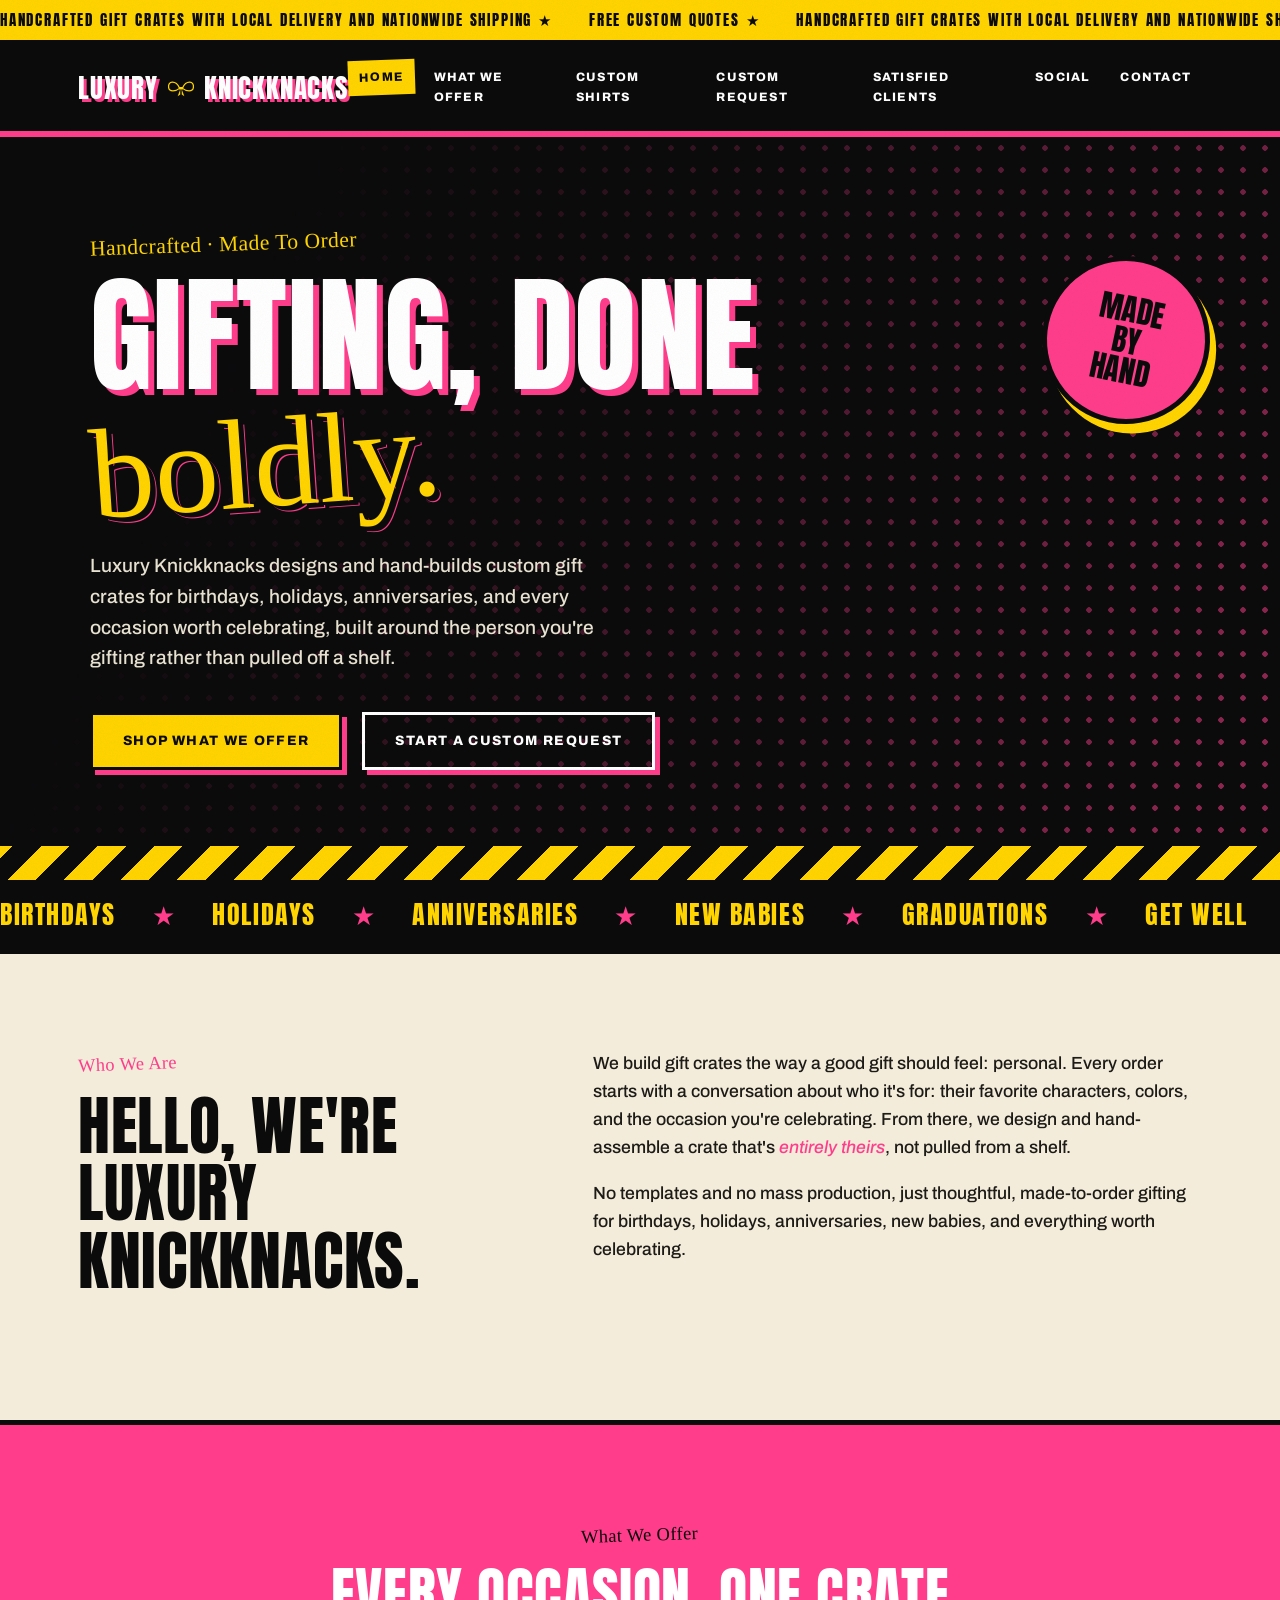
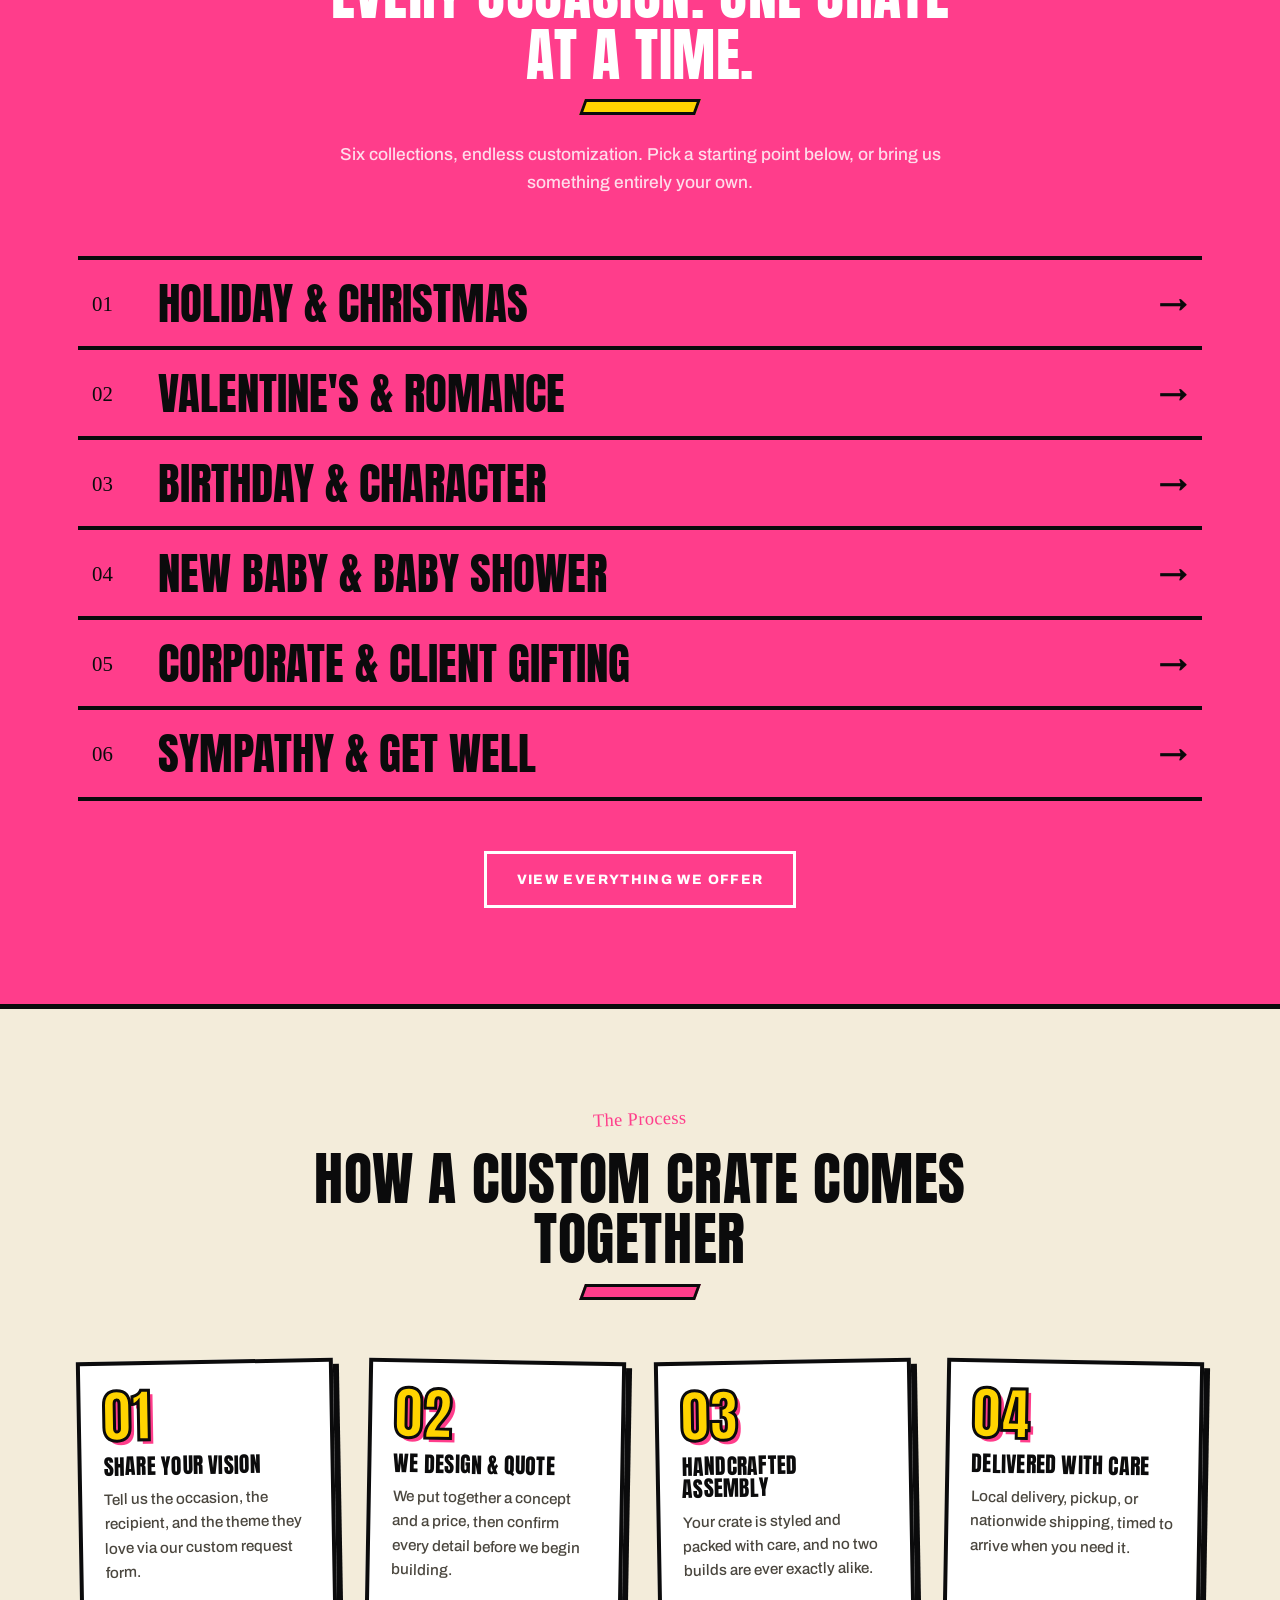
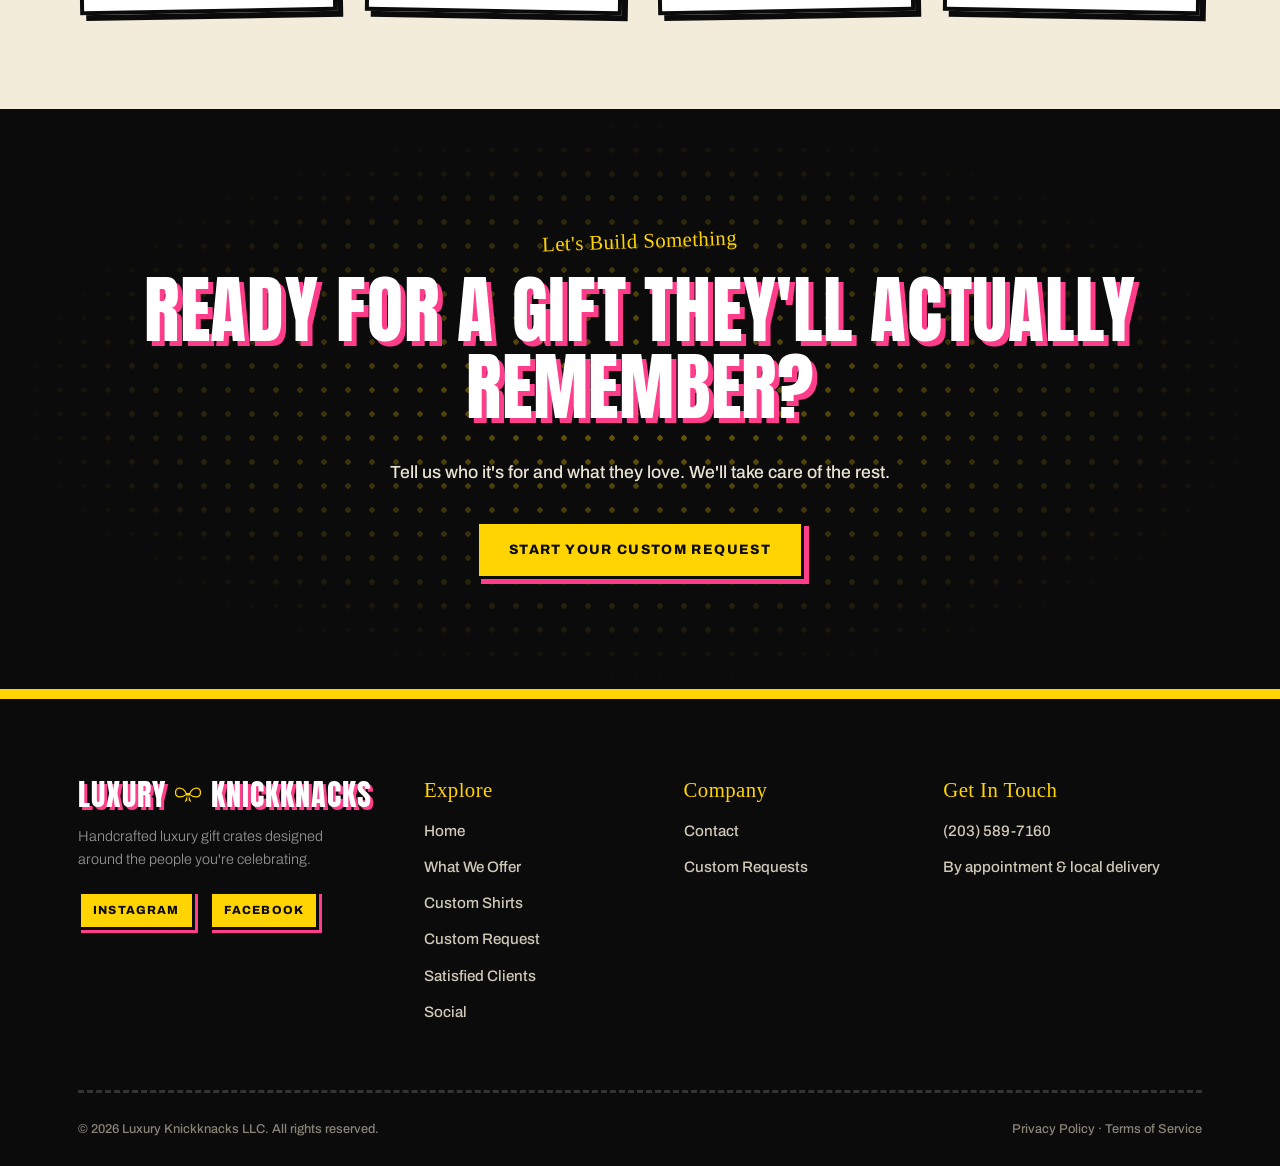
==== commit 0e6e7b50: "Update phone number" ====
--- a/index.html
+++ b/index.html
@@ -190,7 +190,7 @@
       <div class="footer-col">
         <h4>Get In Touch</h4>
         <ul>
-          <li>(555) 010-1234</li>
+          <li>(203) 589-7160</li>
           <li>By appointment &amp; local delivery</li>
         </ul>
       </div>
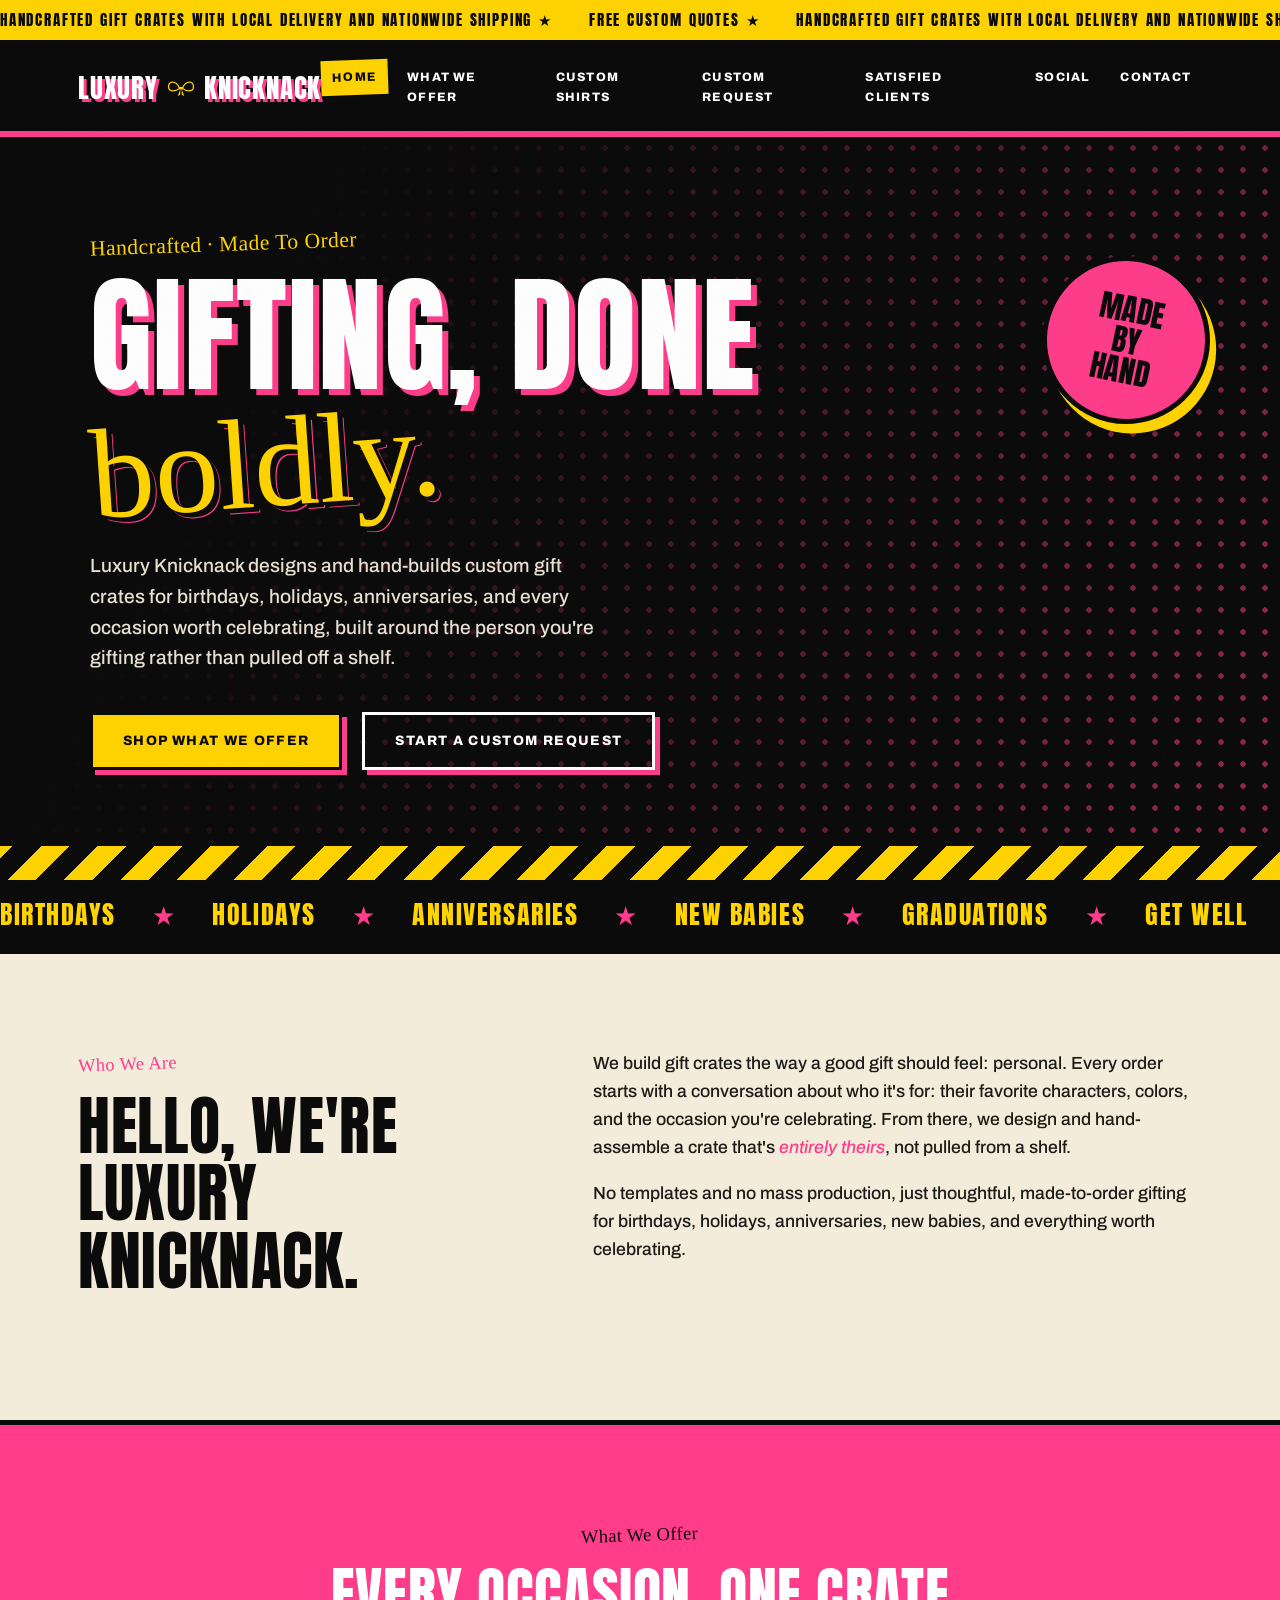
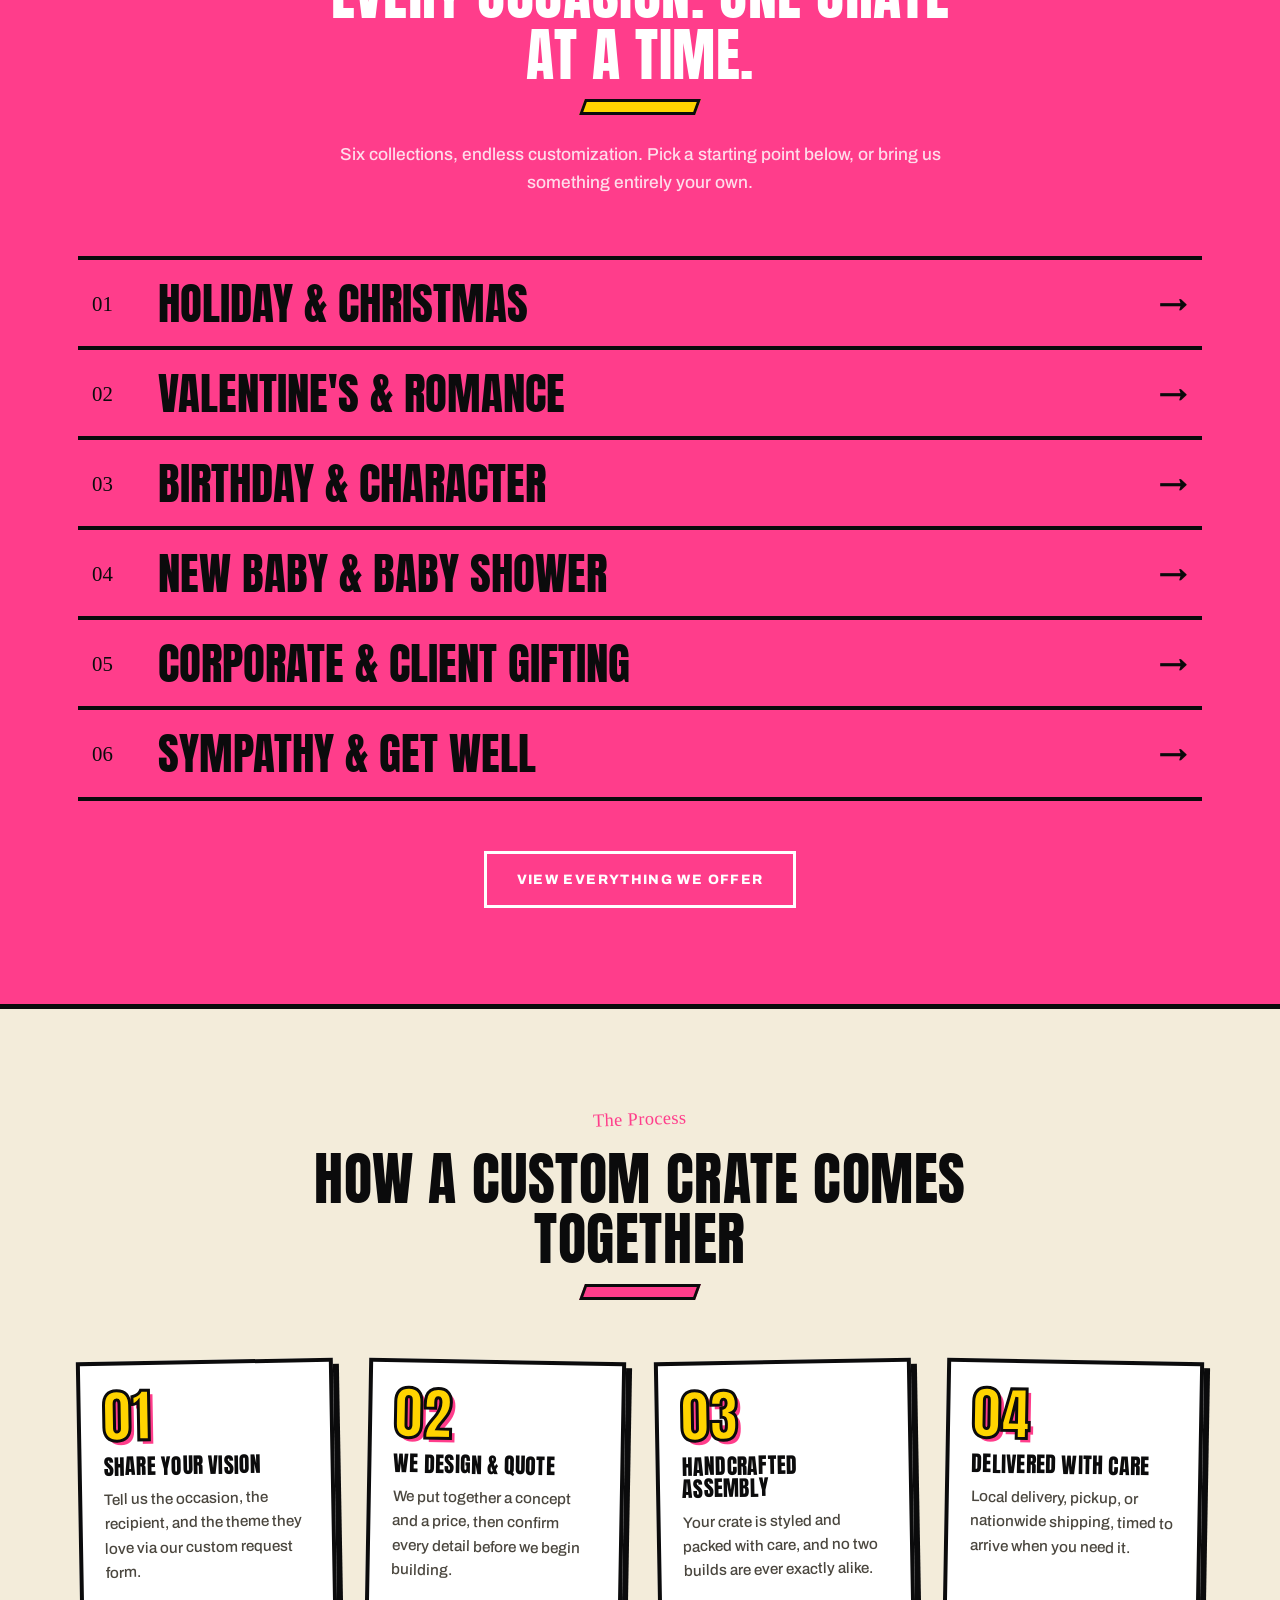
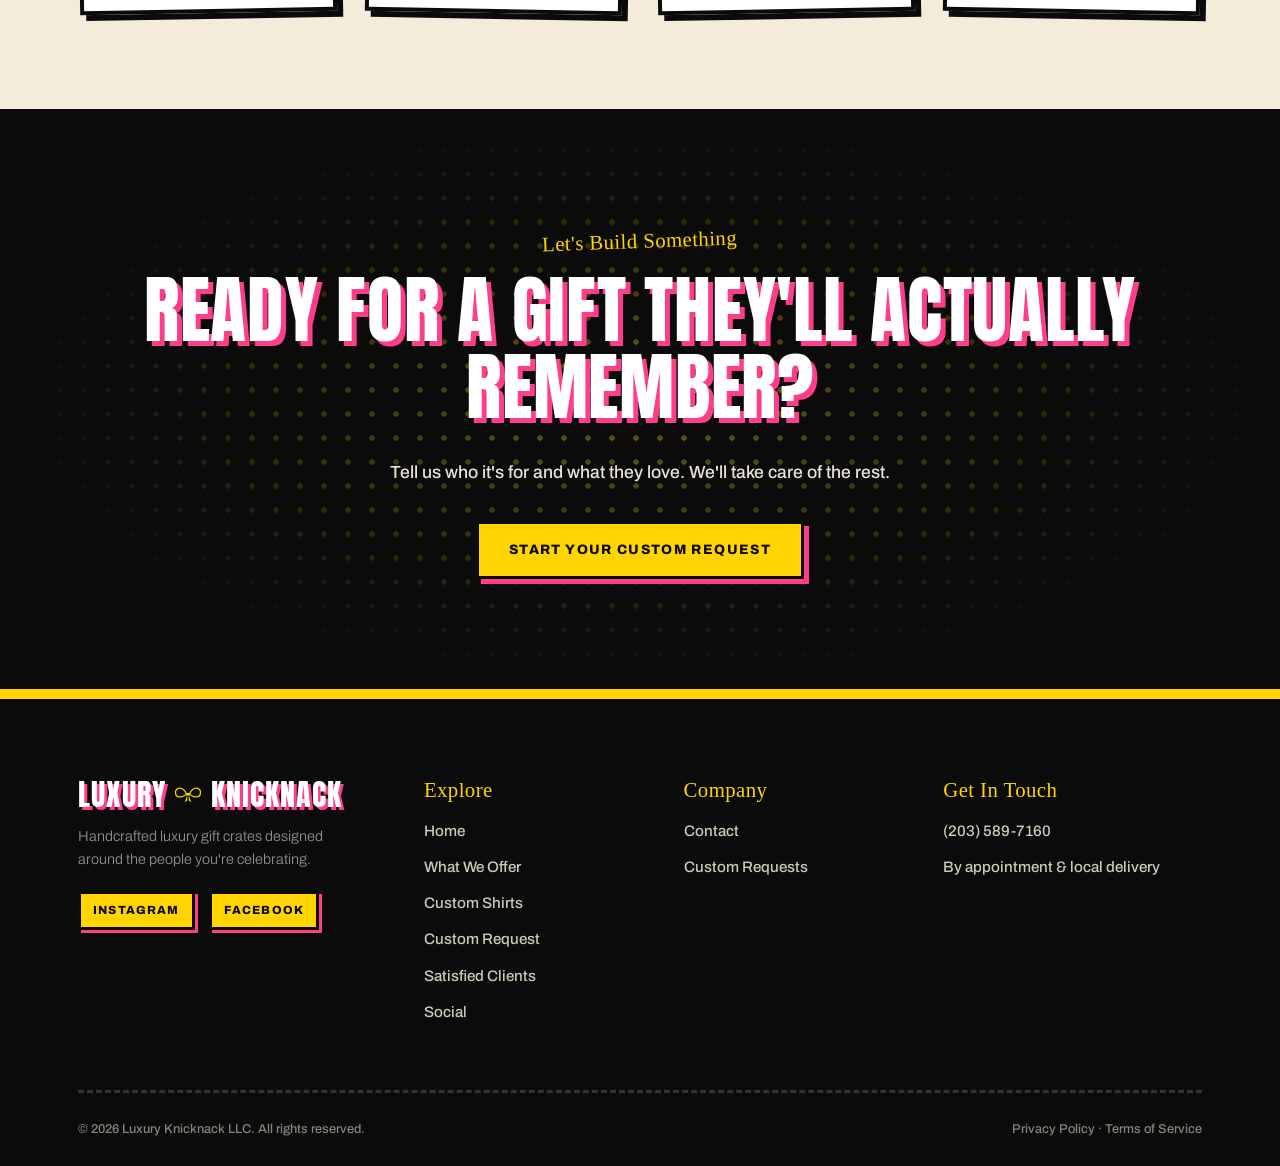
==== commit 8ffb754c: "Rename to Luxury Knicknack sitewide" ====
--- a/index.html
+++ b/index.html
@@ -3,8 +3,8 @@
 <head>
 <meta charset="UTF-8">
 <meta name="viewport" content="width=device-width, initial-scale=1.0">
-<title>Luxury Knickknacks | Handcrafted Luxury Gift Crates</title>
-<meta name="description" content="Luxury Knickknacks creates handcrafted, custom luxury gift crates for birthdays, holidays, anniversaries, and every special occasion.">
+<title>Luxury Knicknack | Handcrafted Luxury Gift Crates</title>
+<meta name="description" content="Luxury Knicknack creates handcrafted, custom luxury gift crates for birthdays, holidays, anniversaries, and every special occasion.">
 <link rel="preconnect" href="https://fonts.googleapis.com">
 <link href="https://fonts.googleapis.com/css2?family=Anton&family=Archivo:wght@400;500;700;800&family=Permanent+Marker&display=swap" rel="stylesheet">
 <link rel="stylesheet" href="assets/css/style.css">
@@ -14,7 +14,7 @@
 <div class="announce"><div class="track"><span>Handcrafted Gift Crates with Local Delivery and Nationwide Shipping ★</span><span>Free Custom Quotes ★</span><span>Handcrafted Gift Crates with Local Delivery and Nationwide Shipping ★</span><span>Free Custom Quotes ★</span><span>Handcrafted Gift Crates with Local Delivery and Nationwide Shipping ★</span><span>Free Custom Quotes ★</span><span>Handcrafted Gift Crates with Local Delivery and Nationwide Shipping ★</span><span>Free Custom Quotes ★</span><span>Handcrafted Gift Crates with Local Delivery and Nationwide Shipping ★</span><span>Free Custom Quotes ★</span><span>Handcrafted Gift Crates with Local Delivery and Nationwide Shipping ★</span><span>Free Custom Quotes ★</span></div></div>
 <header class="site-header">
   <nav class="nav">
-    <a href="index.html" class="logo">Luxury <svg class="logo-bow" width="24" height="16" viewBox="-40 -26 80 52" xmlns="http://www.w3.org/2000/svg" aria-hidden="true"><g fill="none" stroke="currentColor" stroke-width="3.4" stroke-linecap="round" stroke-linejoin="round"><path d="M -4,0 C -14,-22 -36,-19 -33,-1 C -31,11 -15,10 -4,1"/><path d="M 4,0 C 14,-22 36,-19 33,-1 C 31,11 15,10 4,1"/></g><path d="M -6,-3 L 6,-3 L 5,4 L -5,4 Z" fill="currentColor"/><path d="M -2,3 L -9,22 L -2,17 Z" fill="currentColor"/><path d="M 2,3 L 9,22 L 2,17 Z" fill="currentColor"/></svg>Knickknacks</a>
+    <a href="index.html" class="logo">Luxury <svg class="logo-bow" width="24" height="16" viewBox="-40 -26 80 52" xmlns="http://www.w3.org/2000/svg" aria-hidden="true"><g fill="none" stroke="currentColor" stroke-width="3.4" stroke-linecap="round" stroke-linejoin="round"><path d="M -4,0 C -14,-22 -36,-19 -33,-1 C -31,11 -15,10 -4,1"/><path d="M 4,0 C 14,-22 36,-19 33,-1 C 31,11 15,10 4,1"/></g><path d="M -6,-3 L 6,-3 L 5,4 L -5,4 Z" fill="currentColor"/><path d="M -2,3 L -9,22 L -2,17 Z" fill="currentColor"/><path d="M 2,3 L 9,22 L 2,17 Z" fill="currentColor"/></svg>Knicknack</a>
     <ul class="nav-links">
       <li><a href="index.html" class="active">Home</a></li>
       <li><a href="shop.html">What We Offer</a></li>
@@ -45,7 +45,7 @@
   <div class="hero-copy">
     <span class="eyebrow">Handcrafted &middot; Made To Order</span>
     <h1>Gifting, done <em>boldly.</em></h1>
-    <p class="lead">Luxury Knickknacks designs and hand-builds custom gift crates for birthdays, holidays, anniversaries, and every occasion worth celebrating, built around the person you're gifting rather than pulled off a shelf.</p>
+    <p class="lead">Luxury Knicknack designs and hand-builds custom gift crates for birthdays, holidays, anniversaries, and every occasion worth celebrating, built around the person you're gifting rather than pulled off a shelf.</p>
     <div class="hero-actions">
       <a href="shop.html" class="btn btn-primary">Shop What We Offer</a>
       <a href="custom-inquiry.html" class="btn btn-outline-light">Start A Custom Request</a>
@@ -60,7 +60,7 @@
     <div class="intro">
       <div>
         <span class="eyebrow">Who We Are</span>
-        <h2>Hello, we're Luxury Knickknacks.</h2>
+        <h2>Hello, we're Luxury Knicknack.</h2>
       </div>
       <div>
         <p>We build gift crates the way a good gift should feel: personal. Every order starts with a conversation about who it's for: their favorite characters, colors, and the occasion you're celebrating. From there, we design and hand-assemble a crate that's <em style="color:var(--wine);font-style:italic;">entirely theirs</em>, not pulled from a shelf.</p>
@@ -162,7 +162,7 @@
   <div class="container">
     <div class="footer-grid">
       <div class="footer-col">
-        <div class="logo">Luxury <svg class="logo-bow" width="24" height="16" viewBox="-40 -26 80 52" xmlns="http://www.w3.org/2000/svg" aria-hidden="true"><g fill="none" stroke="currentColor" stroke-width="3.4" stroke-linecap="round" stroke-linejoin="round"><path d="M -4,0 C -14,-22 -36,-19 -33,-1 C -31,11 -15,10 -4,1"/><path d="M 4,0 C 14,-22 36,-19 33,-1 C 31,11 15,10 4,1"/></g><path d="M -6,-3 L 6,-3 L 5,4 L -5,4 Z" fill="currentColor"/><path d="M -2,3 L -9,22 L -2,17 Z" fill="currentColor"/><path d="M 2,3 L 9,22 L 2,17 Z" fill="currentColor"/></svg>Knickknacks</div>
+        <div class="logo">Luxury <svg class="logo-bow" width="24" height="16" viewBox="-40 -26 80 52" xmlns="http://www.w3.org/2000/svg" aria-hidden="true"><g fill="none" stroke="currentColor" stroke-width="3.4" stroke-linecap="round" stroke-linejoin="round"><path d="M -4,0 C -14,-22 -36,-19 -33,-1 C -31,11 -15,10 -4,1"/><path d="M 4,0 C 14,-22 36,-19 33,-1 C 31,11 15,10 4,1"/></g><path d="M -6,-3 L 6,-3 L 5,4 L -5,4 Z" fill="currentColor"/><path d="M -2,3 L -9,22 L -2,17 Z" fill="currentColor"/><path d="M 2,3 L 9,22 L 2,17 Z" fill="currentColor"/></svg>Knicknack</div>
         <p style="max-width:280px;color:rgba(255,255,255,.55);font-size:.9rem;font-weight:300;">Handcrafted luxury gift crates designed around the people you're celebrating.</p>
         <div class="footer-social">
           <a href="social.html">Instagram</a>
@@ -196,7 +196,7 @@
       </div>
     </div>
     <div class="footer-bottom">
-      <span>&copy; 2026 Luxury Knickknacks LLC. All rights reserved.</span>
+      <span>&copy; 2026 Luxury Knicknack LLC. All rights reserved.</span>
       <span><a href="#">Privacy Policy</a> &middot; <a href="#">Terms of Service</a></span>
     </div>
   </div>
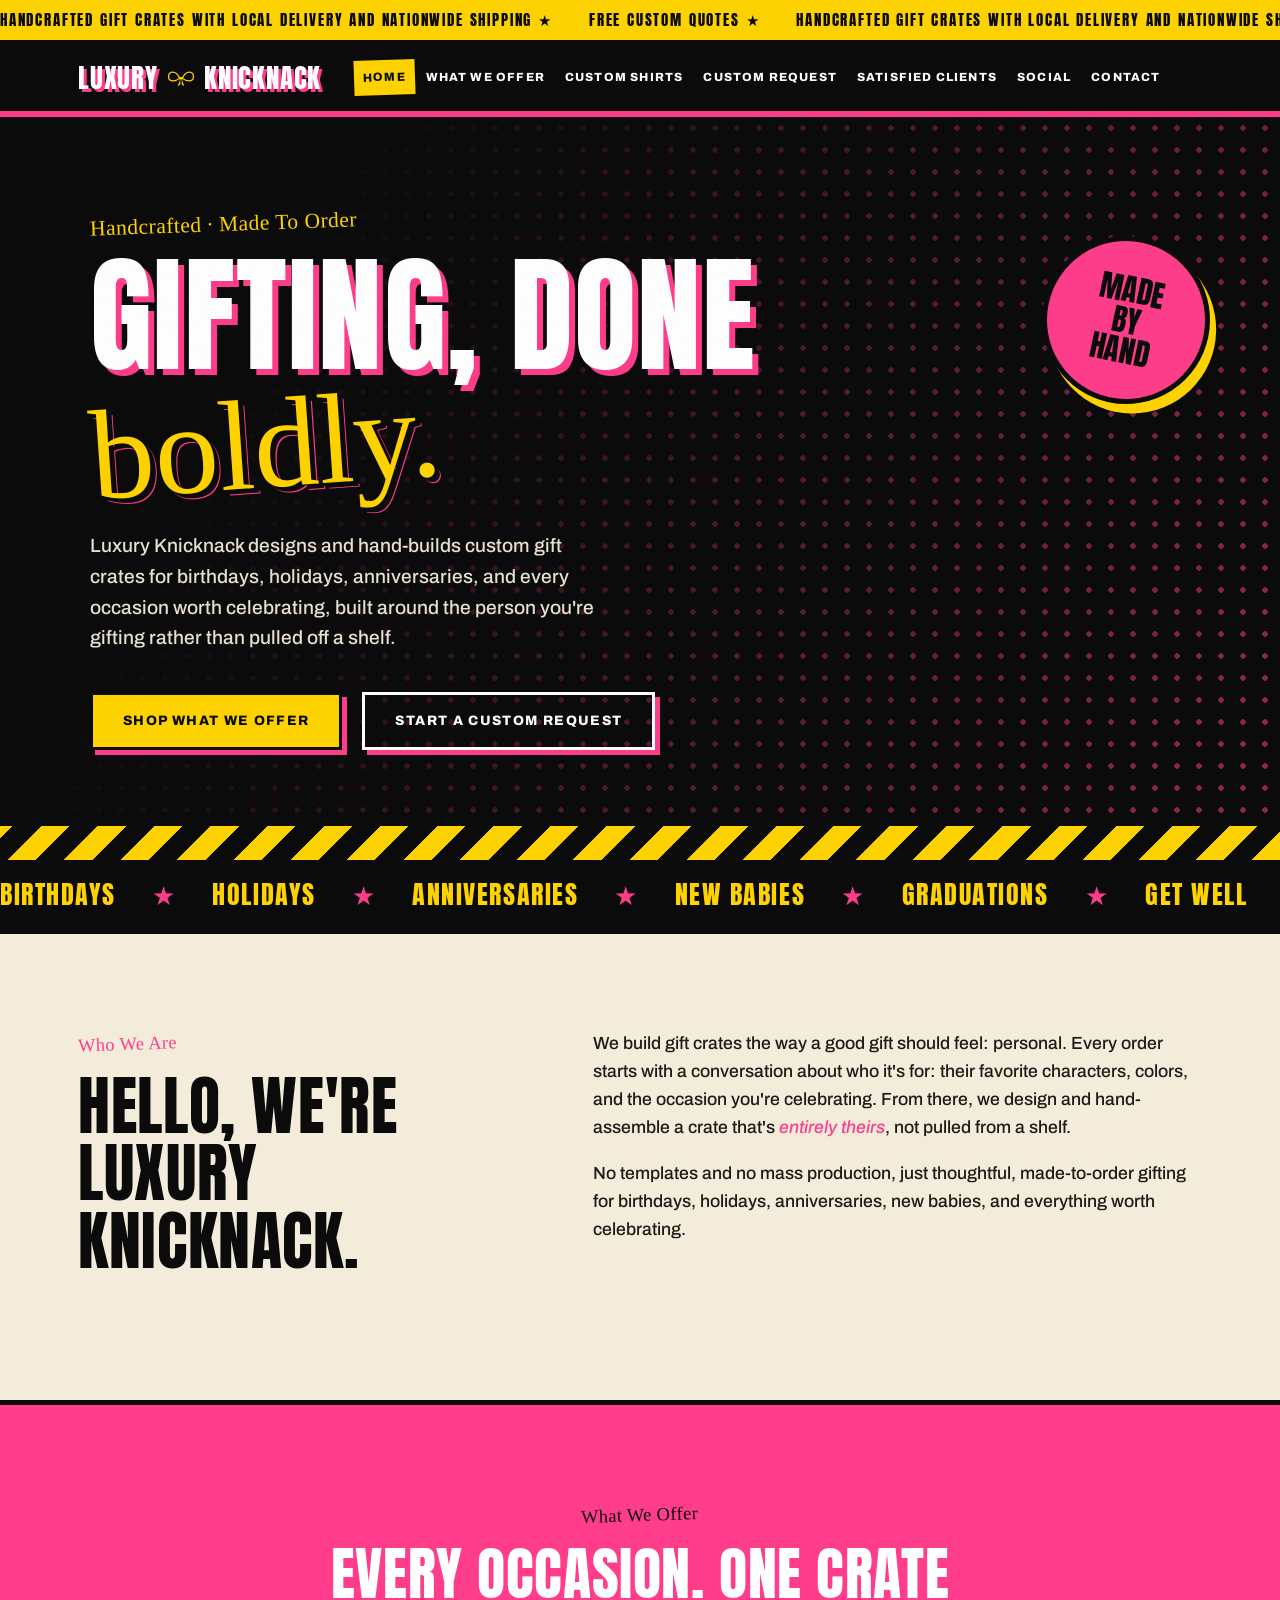
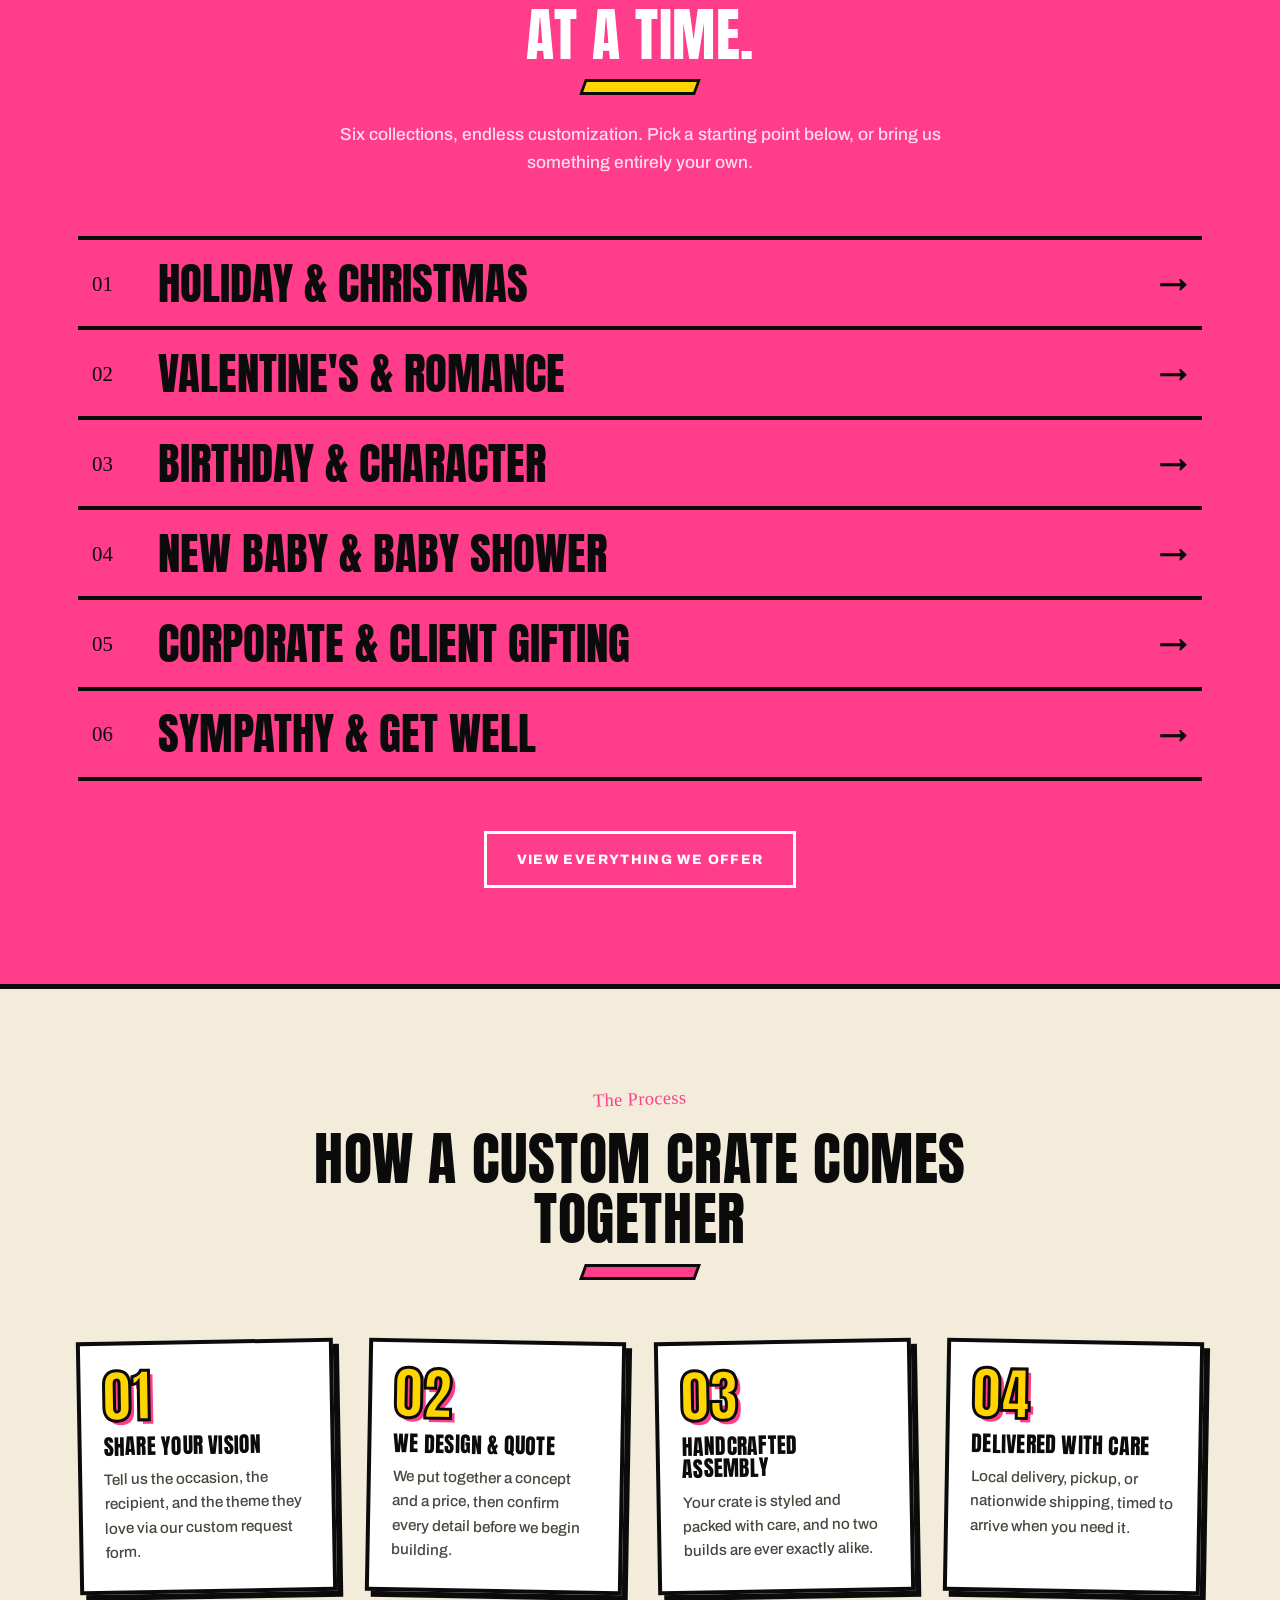
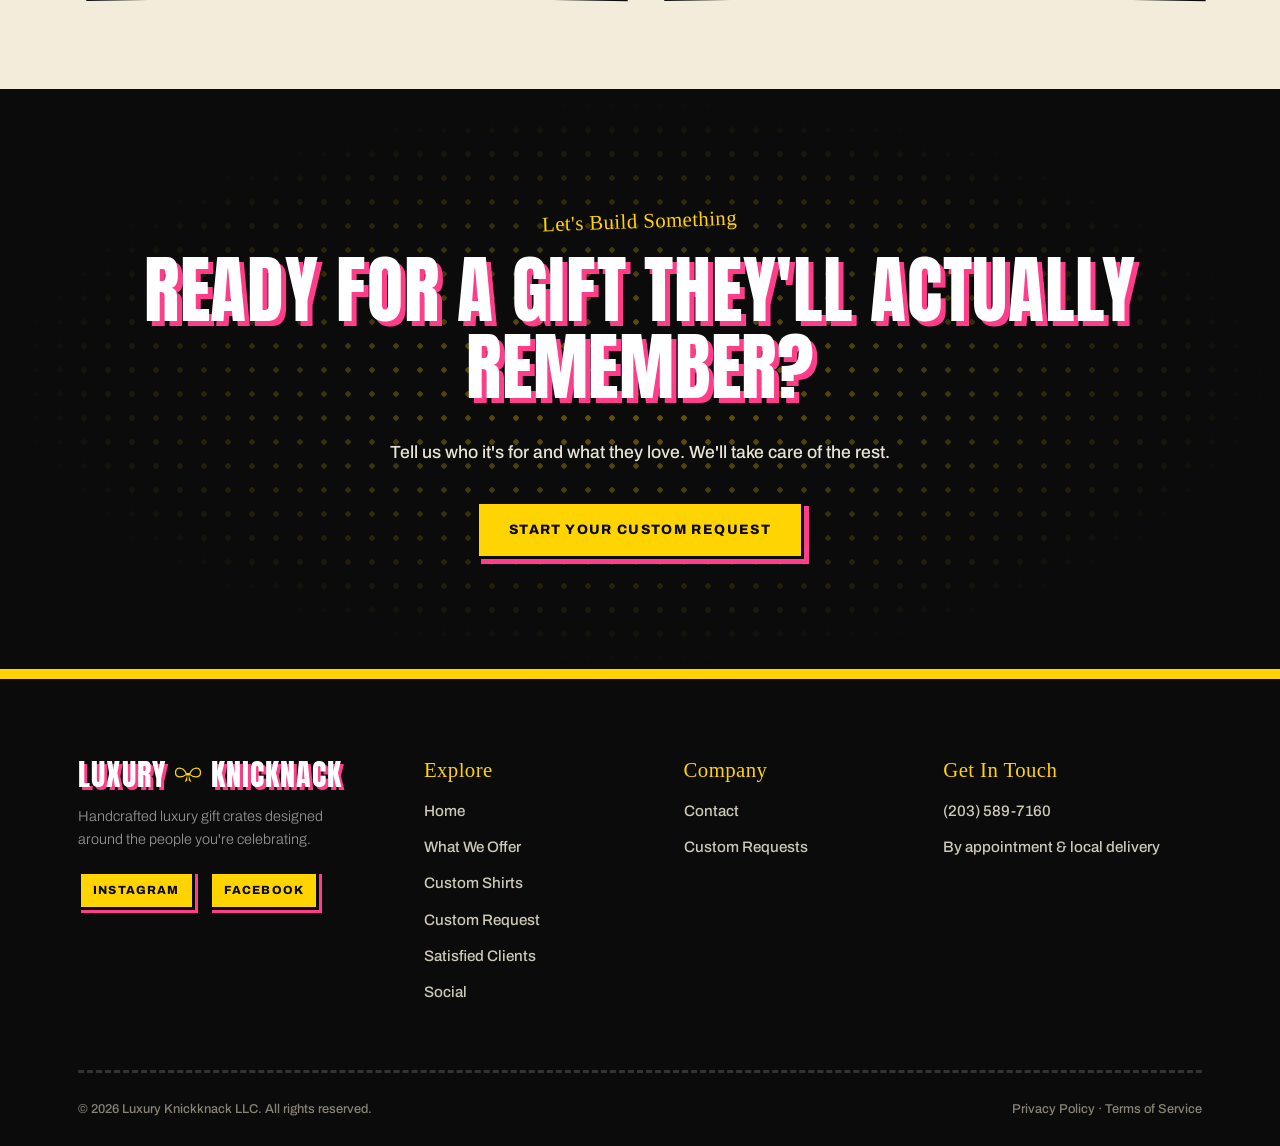
==== commit 7adacaa3: "Footer: use registered LLC name" ====
--- a/index.html
+++ b/index.html
@@ -196,7 +196,7 @@
       </div>
     </div>
     <div class="footer-bottom">
-      <span>&copy; 2026 Luxury Knicknack LLC. All rights reserved.</span>
+      <span>&copy; 2026 Luxury Knickknack LLC. All rights reserved.</span>
       <span><a href="#">Privacy Policy</a> &middot; <a href="#">Terms of Service</a></span>
     </div>
   </div>
--- a/assets/css/style.css
+++ b/assets/css/style.css
@@ -205,6 +205,8 @@
   gap: 8px;
   text-shadow: 3px 3px 0 var(--pink);
   line-height: 1;
+  white-space: nowrap;
+  flex-shrink: 0;
 }
 .logo-bow {
   width: 30px; height: 20px;
@@ -213,14 +215,15 @@
   color: var(--yellow);
   overflow: visible;
 }
-.nav-links { display: flex; gap: 8px; }
+.nav-links { display: flex; gap: 2px; flex-wrap: nowrap; }
 .nav-links a {
   position: relative;
   display: block;
-  padding: 8px 11px;
+  padding: 8px 9px;
+  white-space: nowrap;
   font-family: var(--font-body);
   font-weight: 800;
-  font-size: .76rem;
+  font-size: .74rem;
   letter-spacing: .1em;
   text-transform: uppercase;
   color: var(--white);
@@ -236,7 +239,7 @@
 .nav-toggle span { width: 24px; height: 3px; background: var(--black); }
 .mobile-panel { display: none; }
 
-@media (max-width: 960px) {
+@media (max-width: 1120px) {
   .nav-links { display: none; }
   .nav-toggle { display: flex; }
   .logo { font-size: 1.35rem; }
